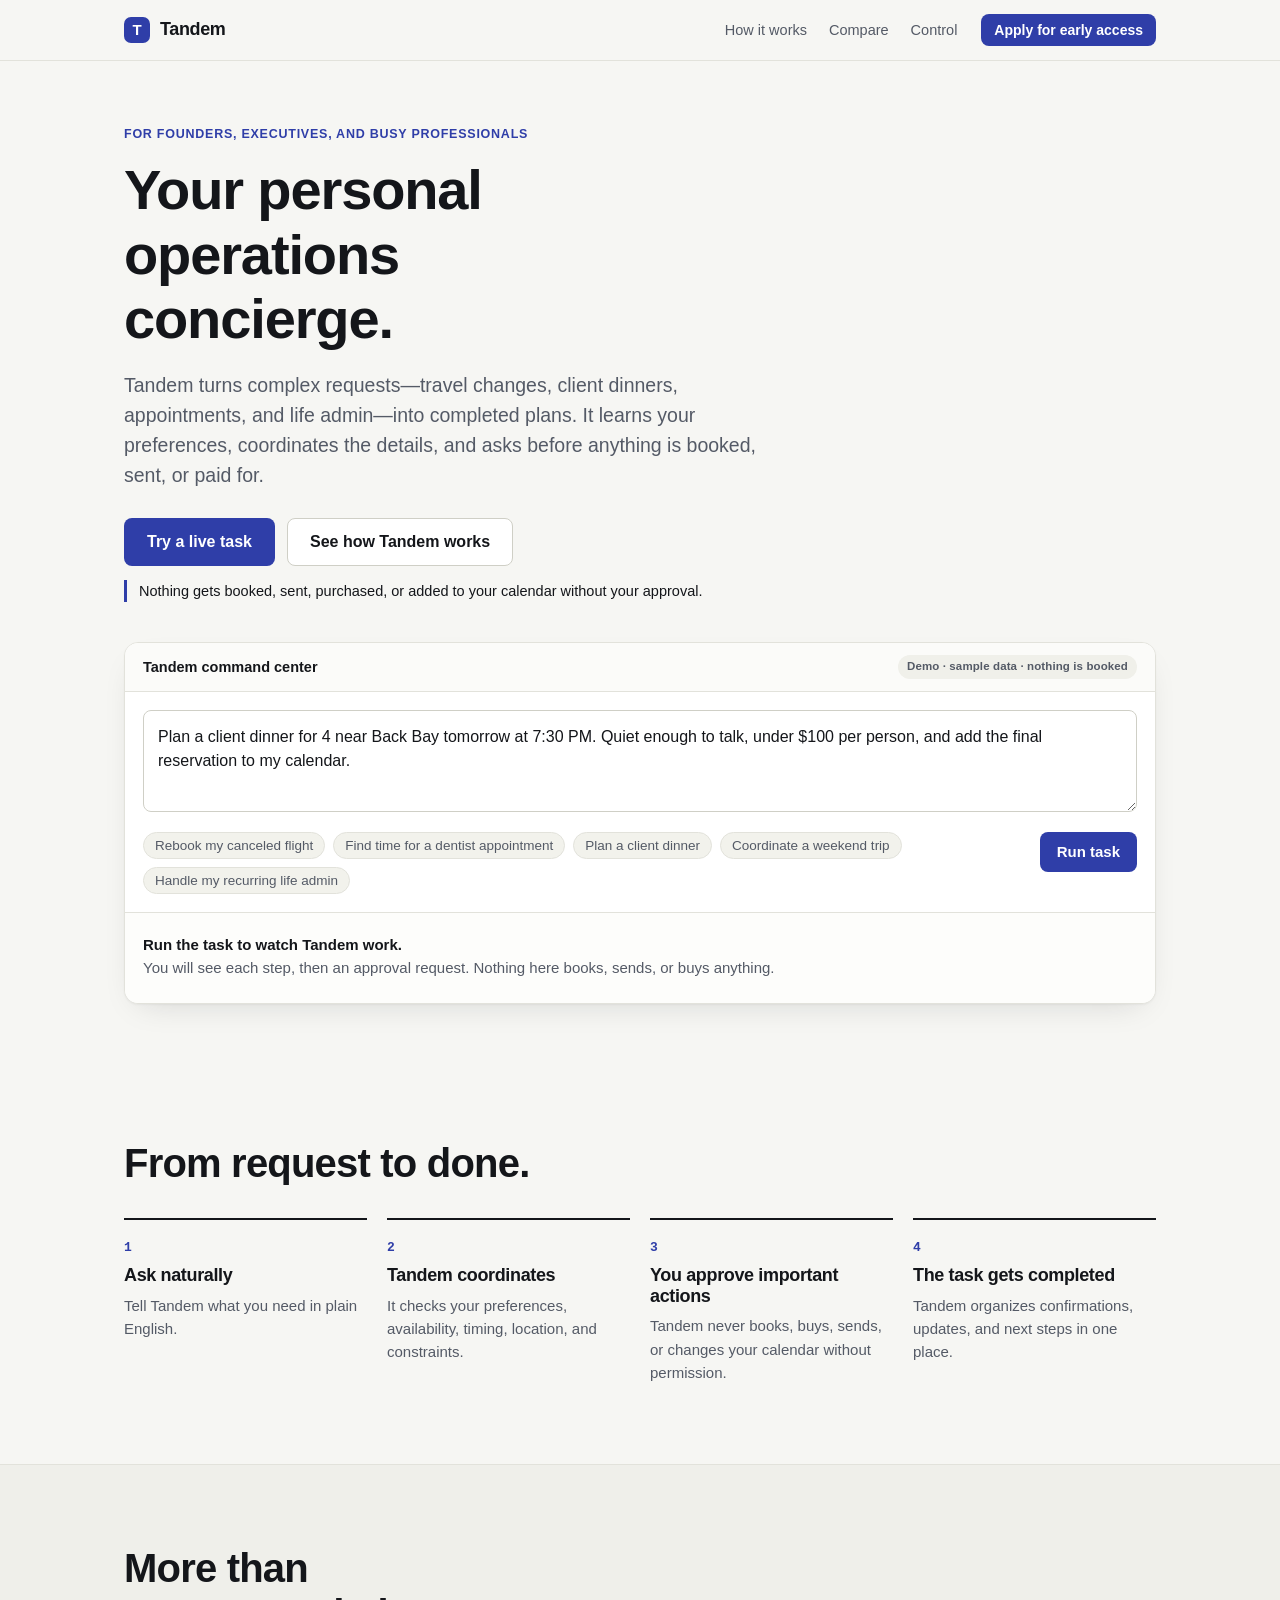
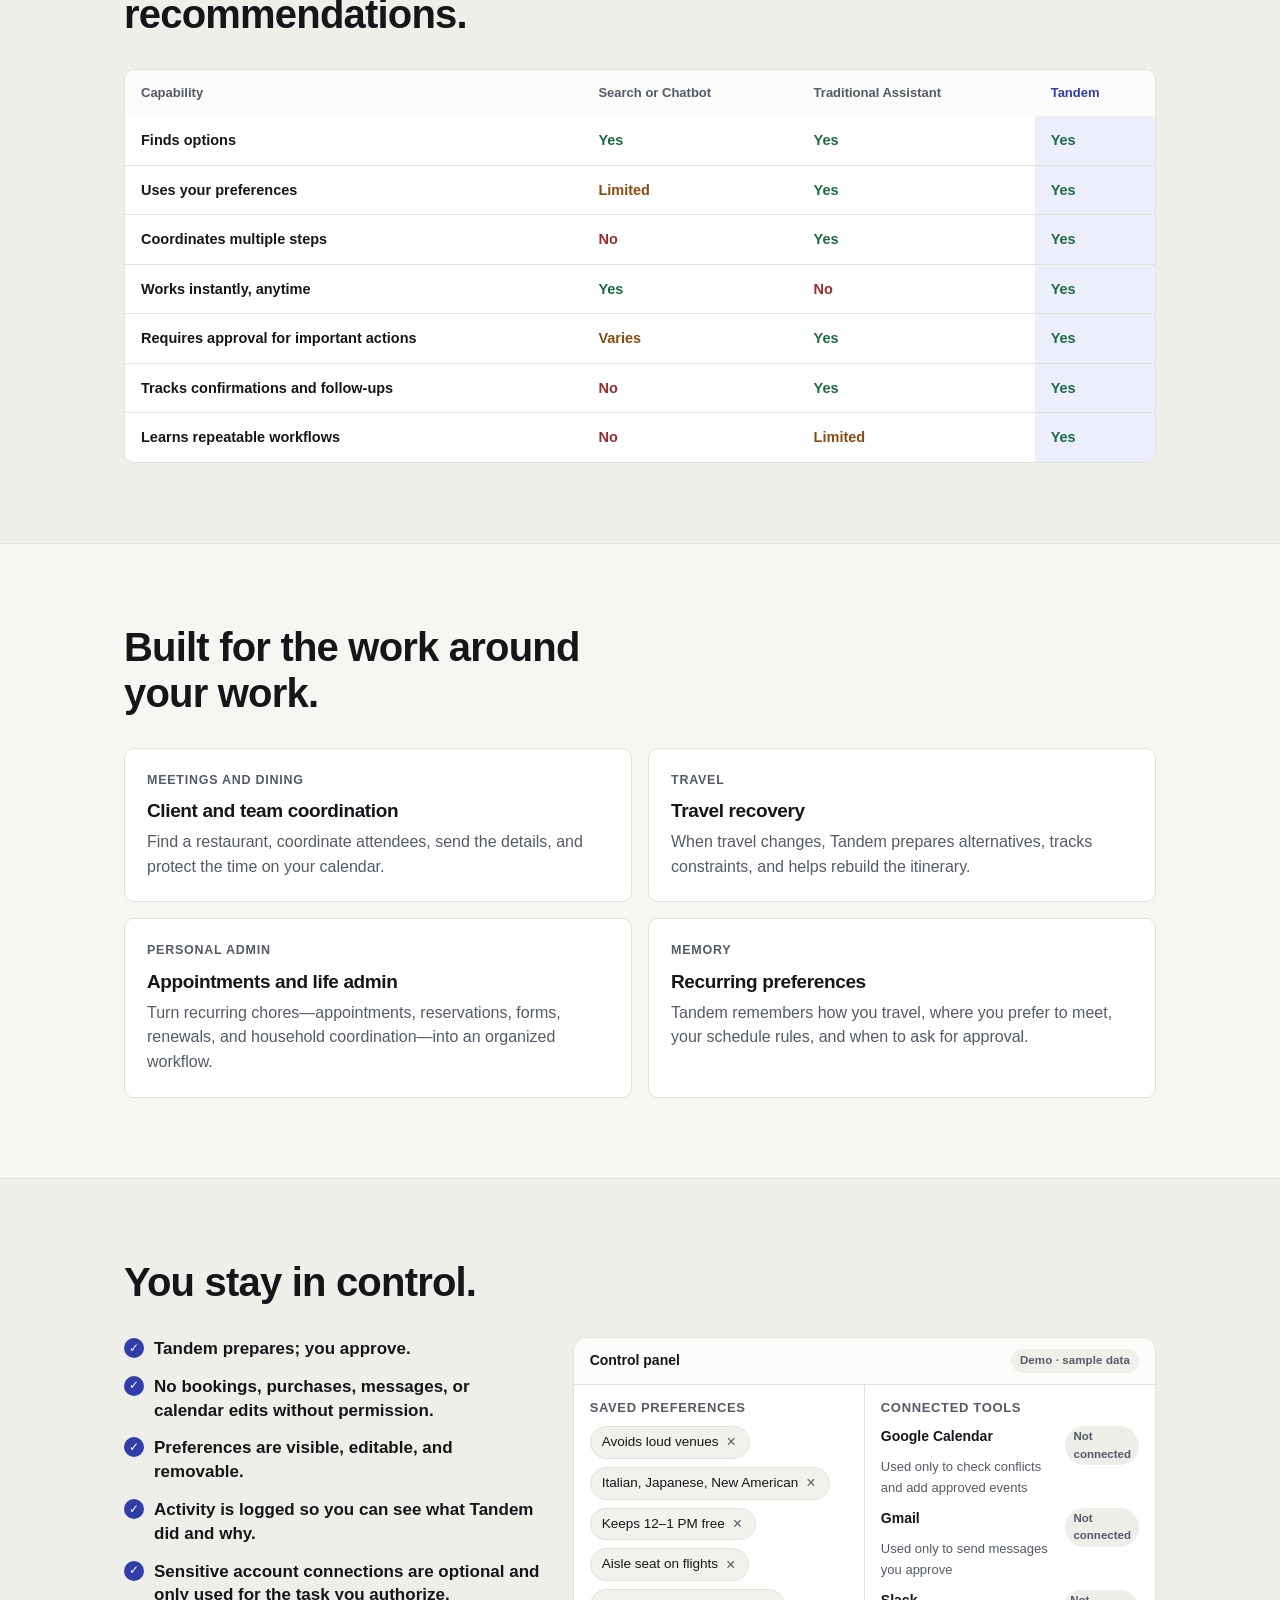
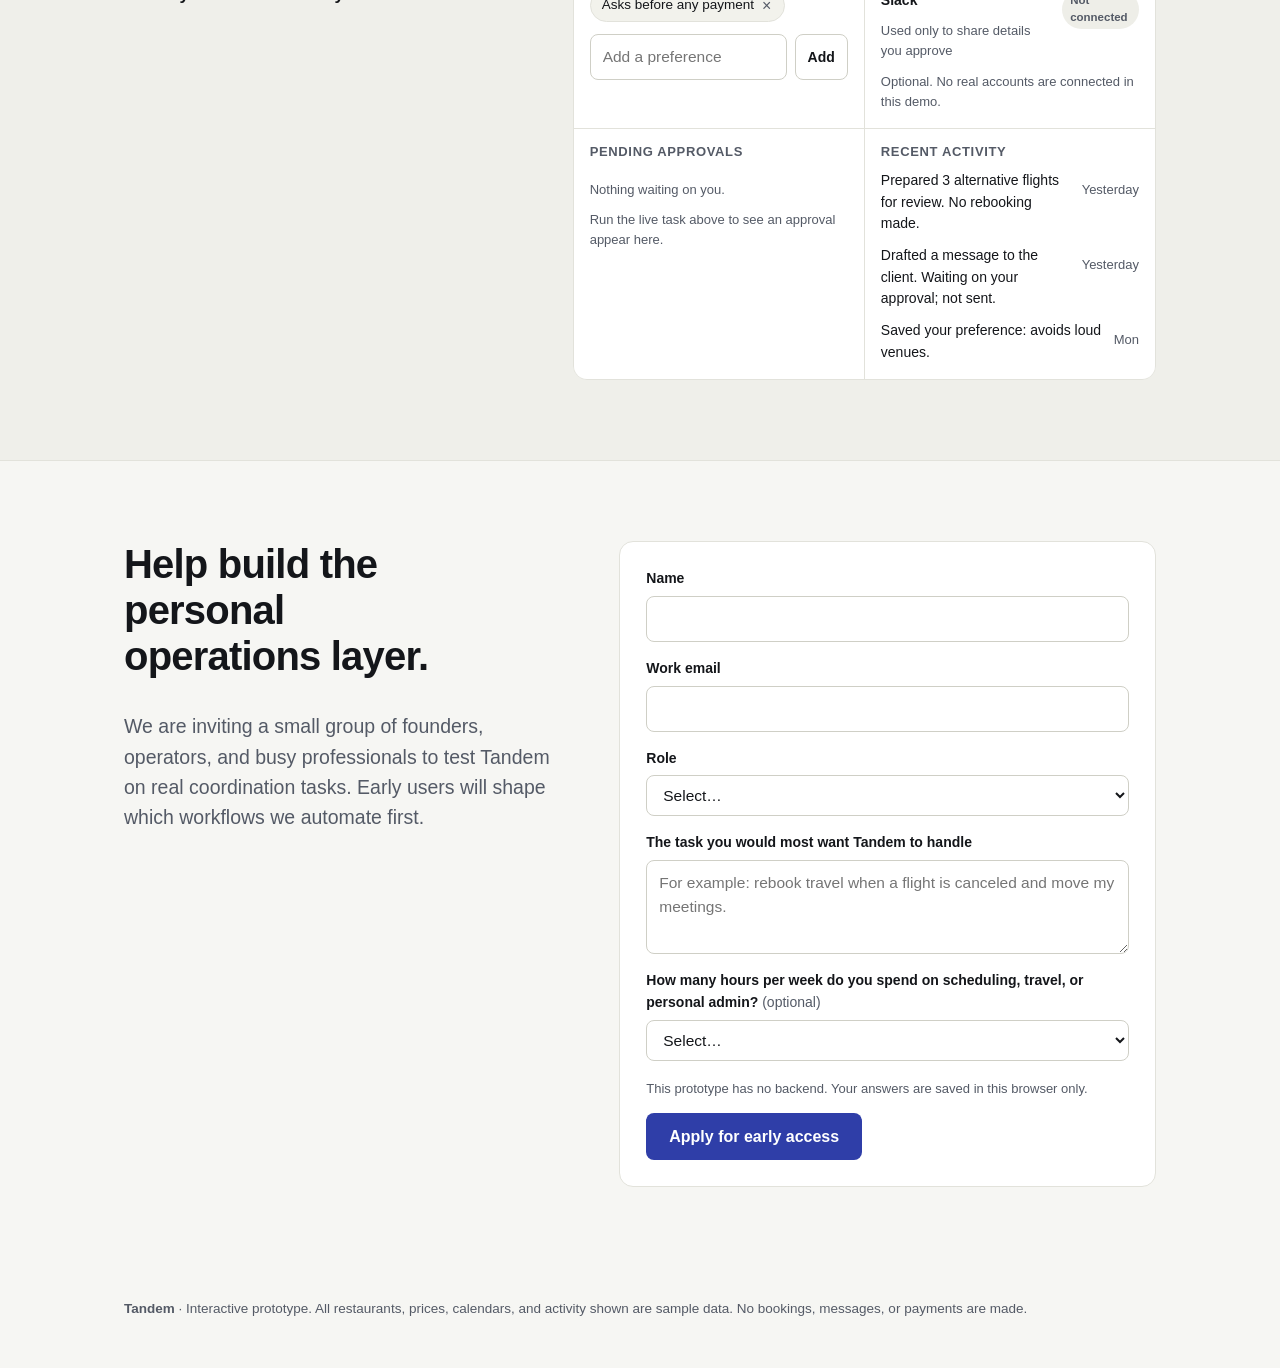
==== index.html @ b366f35d "Redesign Tandem as a personal operations concierge demo Interactive client-dinner simulation with ap" ====
<!DOCTYPE html>
<html lang="en">
<head>
<meta charset="UTF-8">
<meta name="viewport" content="width=device-width, initial-scale=1">
<title>Tandem — Your personal operations concierge</title>
<meta name="description" content="Tandem turns travel changes, client dinners, appointments, and life admin into completed plans. It asks before anything is booked, sent, or paid for. Interactive prototype with sample data.">
<meta name="theme-color" content="#2F3EA8">
<meta property="og:title" content="Tandem — Your personal operations concierge">
<meta property="og:description" content="Try a simulated task: Tandem coordinates the details and asks for your approval before anything happens.">
<meta property="og:type" content="website">
<link rel="icon" href="data:image/svg+xml,%3Csvg xmlns='http://www.w3.org/2000/svg' viewBox='0 0 32 32'%3E%3Crect width='32' height='32' rx='7' fill='%232F3EA8'/%3E%3Cpath d='M9 10h14v3.4h-5.2V23h-3.6v-9.6H9z' fill='white'/%3E%3C/svg%3E">
<link rel="stylesheet" href="css/styles.css">
</head>
<body>
<a class="skip" href="#demo">Skip to the live demo</a>

<header class="nav">
  <div class="wrap nav-inner">
    <a class="brand" href="#top" aria-label="Tandem home"><span class="brand-mark" aria-hidden="true">T</span>Tandem</a>
    <nav aria-label="Primary">
      <a href="#how">How it works</a>
      <a href="#compare">Compare</a>
      <a href="#control">Control</a>
    </nav>
    <a class="btn btn-primary btn-sm" href="#access" id="nav-access">Apply for early access</a>
  </div>
</header>

<main id="top">

  <!-- 1. Hero + 2. Interactive task simulation -->
  <section class="hero">
    <div class="wrap">
      <p class="eyebrow">For founders, executives, and busy professionals</p>
      <h1>Your personal operations concierge.</h1>
      <p class="lede">Tandem turns complex requests—travel changes, client dinners, appointments, and life admin—into completed plans. It learns your preferences, coordinates the details, and asks before anything is booked, sent, or paid for.</p>
      <div class="cta-row">
        <button type="button" class="btn btn-primary btn-lg" id="cta-try">Try a live task</button>
        <a class="btn btn-secondary btn-lg" href="#how" id="cta-how">See how Tandem works</a>
      </div>
      <p class="trust-line">Nothing gets booked, sent, purchased, or added to your calendar without your approval.</p>

      <section class="console" id="demo" aria-labelledby="demo-title">
        <div class="console-bar">
          <span class="console-title" id="demo-title">Tandem command center</span>
          <span class="tag">Demo · sample data · nothing is booked</span>
        </div>
        <form id="task-form" class="console-input">
          <label for="task-input" class="sr-only">Describe the task for Tandem</label>
          <textarea id="task-input" rows="3" spellcheck="true"></textarea>
          <div class="console-controls">
            <div class="chips-row" id="chips" aria-label="Example tasks"></div>
            <button type="submit" class="btn btn-primary">Run task</button>
          </div>
        </form>
        <div id="demo-output" class="console-output"></div>
        <p id="demo-status" class="sr-only" role="status" aria-live="polite"></p>
      </section>
      <noscript><p class="notice">The interactive demo needs JavaScript.</p></noscript>
    </div>
  </section>

  <!-- 3. Explain simply -->
  <section class="section" id="how" aria-labelledby="how-title">
    <div class="wrap">
      <h2 id="how-title">From request to done.</h2>
      <ol class="how" id="how-steps"></ol>
    </div>
  </section>

  <!-- 4. Differentiation -->
  <section class="section section-alt" id="compare" aria-labelledby="compare-title">
    <div class="wrap">
      <h2 id="compare-title">More than recommendations.</h2>
      <div id="compare-table"></div>
    </div>
  </section>

  <!-- 5. Use cases -->
  <section class="section" id="usecases-section" aria-labelledby="uc-title">
    <div class="wrap">
      <h2 id="uc-title">Built for the work around your work.</h2>
      <div class="grid-4" id="usecases"></div>
    </div>
  </section>

  <!-- 6. Trust and control -->
  <section class="section section-alt" id="control" aria-labelledby="control-title">
    <div class="wrap">
      <h2 id="control-title">You stay in control.</h2>
      <div class="control-grid">
        <ul class="principles" id="principles"></ul>

        <div class="mock" aria-label="Sample control panel (demo)">
          <div class="mock-bar"><span>Control panel</span><span class="tag">Demo · sample data</span></div>
          <div class="mock-grid">
            <div class="mock-box">
              <h3>Saved preferences</h3>
              <div class="chips" id="mock-prefs"></div>
              <form id="pref-form" class="inline-form">
                <label class="sr-only" for="pref-input">Add a preference</label>
                <input id="pref-input" type="text" placeholder="Add a preference" maxlength="60">
                <button type="submit" class="btn btn-secondary btn-sm">Add</button>
              </form>
            </div>
            <div class="mock-box">
              <h3>Connected tools</h3>
              <ul class="list" id="mock-tools"></ul>
              <p class="fine">Optional. No real accounts are connected in this demo.</p>
            </div>
            <div class="mock-box">
              <h3>Pending approvals</h3>
              <ul class="list" id="mock-pending"></ul>
              <p class="fine">Run the live task above to see an approval appear here.</p>
            </div>
            <div class="mock-box">
              <h3>Recent activity</h3>
              <ul class="list" id="mock-activity"></ul>
            </div>
          </div>
        </div>
      </div>
    </div>
  </section>

  <!-- 7. Early access -->
  <section class="section" id="access" aria-labelledby="access-title">
    <div class="wrap access">
      <div>
        <h2 id="access-title">Help build the personal operations layer.</h2>
        <p class="lede">We are inviting a small group of founders, operators, and busy professionals to test Tandem on real coordination tasks. Early users will shape which workflows we automate first.</p>
      </div>
      <div class="access-card">
        <div id="access-form-wrap">
          <form id="access-form" novalidate>
            <div class="fields"></div>
            <p class="fine" id="access-note" hidden>This prototype has no backend. Your answers are saved in this browser only.</p>
            <p class="field-error" id="access-error" role="alert" hidden>Something went wrong sending that. Please try again.</p>
            <button type="submit" class="btn btn-primary btn-lg">Apply for early access</button>
          </form>
        </div>
        <div id="access-success" class="success" tabindex="-1" hidden>
          <p>Thanks — we’ll review your request and follow up with selected early testers.</p>
        </div>
      </div>
    </div>
  </section>
</main>

<footer class="footer">
  <div class="wrap">
    <p><strong>Tandem</strong> · Interactive prototype. All restaurants, prices, calendars, and activity shown are sample data. No bookings, messages, or payments are made.</p>
  </div>
</footer>

<script src="js/data.js"></script>
<script src="js/analytics.js"></script>
<script src="js/components.js"></script>
<script src="js/demo.js"></script>
<script src="js/main.js"></script>
</body>
</html>
---- css/styles.css ----
:root{
  --bg:#F6F6F3;
  --surface:#FFFFFF;
  --ink:#14161A;
  --muted:#545A66;
  --line:#E2E2DB;
  --accent:#2F3EA8;
  --accent-ink:#FFFFFF;
  --accent-soft:#ECEEFB;
  --ok:#1D6B43;
  --ok-soft:#E6F2EA;
  --warn:#8A4B0F;
  --warn-soft:#FBEFDD;
  --radius:10px;
  --font:-apple-system, BlinkMacSystemFont, "Segoe UI", Roboto, "Helvetica Neue", Arial, sans-serif;
  --mono:ui-monospace, "SF Mono", Menlo, Consolas, monospace;
}
*{box-sizing:border-box; margin:0; padding:0;}
html{scroll-behavior:smooth; scroll-padding-top:72px;}
body{font-family:var(--font); background:var(--bg); color:var(--ink); line-height:1.55; font-size:16px; -webkit-font-smoothing:antialiased;}
h1,h2,h3{line-height:1.15; letter-spacing:-0.02em; font-weight:650;}
a{color:var(--accent);}
.wrap{max-width:1080px; margin:0 auto; padding:0 24px;}
.sr-only{position:absolute; width:1px; height:1px; overflow:hidden; clip:rect(0 0 0 0); white-space:nowrap;}
.skip{position:absolute; left:-999px; top:8px; background:var(--ink); color:#fff; padding:8px 12px; border-radius:6px; z-index:100;}
.skip:focus{left:8px;}
.fine{font-size:13px; color:var(--muted);}
.block{display:block;}
:focus-visible{outline:2px solid var(--accent); outline-offset:2px;}

/* Buttons */
.btn{font:inherit; font-weight:600; font-size:15px; border-radius:8px; padding:10px 16px; border:1px solid transparent; cursor:pointer; text-decoration:none; display:inline-flex; align-items:center; justify-content:center; line-height:1.2; transition:background .15s ease, border-color .15s ease, transform .1s ease;}
.btn:active{transform:translateY(1px);}
.btn-primary{background:var(--accent); color:var(--accent-ink);}
.btn-primary:hover{background:#26338C;}
.btn-secondary{background:var(--surface); color:var(--ink); border-color:#CFCFC6;}
.btn-secondary:hover{border-color:var(--ink);}
.btn-lg{padding:13px 22px; font-size:16px;}
.btn-sm{padding:7px 12px; font-size:14px;}
.btn[disabled]{opacity:.6; cursor:default;}

/* Nav */
.nav{position:sticky; top:0; z-index:20; background:rgba(246,246,243,.94); backdrop-filter:saturate(1.2) blur(6px); border-bottom:1px solid var(--line);}
.nav-inner{display:flex; align-items:center; justify-content:space-between; gap:16px; height:60px;}
.brand{display:flex; align-items:center; gap:10px; font-weight:700; font-size:18px; color:var(--ink); text-decoration:none; letter-spacing:-0.02em;}
.brand-mark{width:26px; height:26px; border-radius:7px; background:var(--accent); color:#fff; display:grid; place-items:center; font-size:15px;}
.nav nav{display:flex; gap:22px; margin-left:auto; margin-right:8px;}
.nav nav a{color:var(--muted); text-decoration:none; font-size:14.5px; font-weight:500;}
.nav nav a:hover{color:var(--ink);}

/* Hero */
.hero{padding:64px 0 56px;}
.eyebrow{font-size:12.5px; font-weight:600; letter-spacing:.06em; text-transform:uppercase; color:var(--accent); margin-bottom:14px;}
h1{font-size:clamp(34px, 5.4vw, 56px); max-width:16ch; margin-bottom:18px;}
.lede{font-size:clamp(17px, 2vw, 19.5px); color:var(--muted); max-width:62ch;}
.cta-row{display:flex; gap:12px; flex-wrap:wrap; margin:28px 0 14px;}
.trust-line{font-size:14.5px; color:var(--ink); font-weight:500; padding-left:12px; border-left:3px solid var(--accent); margin-bottom:40px;}

/* Console */
.console{background:var(--surface); border:1px solid var(--line); border-radius:14px; box-shadow:0 1px 2px rgba(20,22,26,.04), 0 12px 32px -16px rgba(20,22,26,.18); overflow:hidden;}
.console-bar{display:flex; justify-content:space-between; align-items:center; gap:12px; flex-wrap:wrap; padding:12px 18px; border-bottom:1px solid var(--line); background:#FBFBF9;}
.console-title{font-weight:650; font-size:14.5px;}
.tag{display:inline-block; font-size:11.5px; font-weight:600; color:var(--muted); background:#F0F0EA; border-radius:999px; padding:3px 9px; vertical-align:middle; letter-spacing:.01em;}
.console-input{padding:18px;}
.console-input textarea{width:100%; font:inherit; font-size:16px; line-height:1.5; padding:14px; border:1px solid #CFCFC6; border-radius:8px; resize:vertical; background:#fff; color:var(--ink);}
.console-input textarea:focus{outline:2px solid var(--accent); outline-offset:1px; border-color:var(--accent);}
.console-controls{display:flex; gap:12px; align-items:flex-start; justify-content:space-between; margin-top:12px; flex-wrap:wrap;}
.chips-row{display:flex; gap:8px; flex-wrap:wrap; flex:1 1 380px;}
.chip{display:inline-flex; align-items:center; gap:4px; font-size:13.5px; background:#F2F2EC; border:1px solid var(--line); border-radius:999px; padding:5px 11px; color:var(--ink);}
.chip-btn{font-family:inherit; cursor:pointer; color:var(--muted);}
.chip-btn:hover{border-color:var(--accent); color:var(--accent);}
.chip-x{border:0; background:none; font-size:16px; line-height:1; margin-left:2px; padding:0 2px; cursor:pointer; color:var(--muted); border-radius:50%;}
.chip-x:hover{color:var(--warn);}
.chips{display:flex; gap:8px; flex-wrap:wrap; list-style:none;}
.console-output{border-top:1px solid var(--line); padding:20px 18px 24px; background:#FDFDFB;}
.placeholder{color:var(--muted); font-size:15px;}
.placeholder strong{color:var(--ink);}

/* Workflow */
.workflow{display:grid; grid-template-columns:260px 1fr; gap:28px; align-items:start;}
.stepper{position:sticky; top:76px;}
.progress{height:4px; background:#E8E8E1; border-radius:4px; overflow:hidden; margin-bottom:14px;}
.progress span{display:block; height:100%; background:var(--accent); transition:width .4s ease;}
.steps{list-style:none; display:flex; flex-direction:column; gap:4px;}
.step{display:flex; gap:12px; padding:8px 10px; border-radius:8px; align-items:flex-start; transition:background .2s ease;}
.step-icon{flex:none; width:24px; height:24px; border-radius:50%; border:1.5px solid #CFCFC6; display:grid; place-items:center; font-size:12px; font-weight:700; color:var(--muted); background:#fff;}
.step-body{display:flex; flex-direction:column;}
.step-title{font-size:14.5px; font-weight:600; line-height:1.3;}
.step-note{font-size:12.5px; color:var(--muted);}
.step-pending .step-title{color:var(--muted); font-weight:500;}
.step-active{background:var(--accent-soft);}
.step-active .step-icon{border-color:var(--accent);}
.step-waiting{background:var(--warn-soft);}
.step-waiting .step-icon{border-color:var(--warn); color:var(--warn);}
.step-done .step-icon{background:var(--ok); border-color:var(--ok); color:#fff;}
.spinner{width:12px; height:12px; border:2px solid #C5CAEE; border-top-color:var(--accent); border-radius:50%; animation:spin .8s linear infinite;}
@keyframes spin{to{transform:rotate(360deg);}}

.results{display:flex; flex-direction:column; gap:16px; min-width:0;}
.result{background:var(--surface); border:1px solid var(--line); border-radius:var(--radius); padding:16px 18px;}
.result h3{font-size:15px; margin-bottom:10px;}
.enter{animation:rise .35s ease both;}
@keyframes rise{from{opacity:0; transform:translateY(6px);}to{opacity:1; transform:none;}}
.panel{border-color:#CBD0F0; background:#FAFAFF;}
.notice{font-size:13.5px; color:var(--warn); background:var(--warn-soft); border-radius:8px; padding:10px 12px;}
.rows{list-style:none; display:flex; flex-direction:column; gap:8px;}
.rows li{display:grid; grid-template-columns:170px 1fr auto; gap:12px; align-items:center; font-size:14.5px;}
.row-when{color:var(--muted); font-size:13.5px;}
.checks{list-style:none; display:flex; flex-direction:column; gap:7px;}
.checks li{position:relative; padding-left:24px; font-size:14.5px;}
.checks li::before{content:"✓"; position:absolute; left:0; top:0; color:var(--ok); font-weight:700;}
.checks-live li{color:var(--muted);}
.checks-live li::before{content:"○"; color:#B5B5AB; font-weight:400;}
.checks-live li.is-active::before{content:"…"; color:var(--accent);}
.checks-live li.is-done{color:var(--ink);}
.checks-live li.is-done::before{content:"✓"; color:var(--ok); font-weight:700;}

.options{display:flex; flex-direction:column; gap:10px;}
.option{border:1px solid var(--line); border-radius:8px; padding:12px 14px; background:#fff;}
.option-selected{border-color:var(--accent); box-shadow:0 0 0 1px var(--accent);}
.option-head{display:flex; gap:8px; align-items:center; flex-wrap:wrap; margin-bottom:4px;}
.option-label{font-size:12px; font-weight:700; color:var(--muted); text-transform:uppercase; letter-spacing:.05em;}
.option-summary{font-size:15px; font-weight:500;}
.badge{display:inline-block; font-size:11.5px; font-weight:650; padding:2px 8px; border-radius:999px;}
.badge-accent{background:var(--accent); color:#fff;}
.badge-ok{background:var(--ok-soft); color:var(--ok);}
.badge-warn{background:var(--warn-soft); color:var(--warn);}
.badge-muted{background:#EEEEE8; color:var(--muted);}

.approval{border:1.5px solid var(--accent); background:var(--accent-soft); border-radius:var(--radius); padding:18px;}
.approval .eyebrow{margin-bottom:6px;}
.approval-text{font-size:18px; font-weight:600; letter-spacing:-0.01em; margin-bottom:14px;}
.approval-actions{display:flex; gap:10px; flex-wrap:wrap; margin-top:4px;}
.approval .fine{margin-top:12px;}
.approval-approved{border-color:var(--ok); background:var(--ok-soft);}
.approval-approved .eyebrow{color:var(--ok);}
.approval-approved .approval-text{font-size:15px; margin-bottom:0;}
.complete h3{font-size:20px; color:var(--ok); margin-bottom:12px;}
.complete .notice{margin:14px 0;}
.event{border-left:4px solid var(--accent); background:#F7F7FD; padding:10px 14px; border-radius:6px; margin-top:14px;}
.event-title{font-weight:650;}
.unsupported h3{font-size:17px; margin-bottom:6px;}
.unsupported p{color:var(--muted); margin-bottom:14px; max-width:60ch;}

.adjust{display:grid; grid-template-columns:1fr 1fr; gap:14px; margin-bottom:14px;}
.check{grid-column:1 / -1; display:flex; gap:8px; align-items:center; font-size:14.5px;}
.check input{width:16px; height:16px; accent-color:var(--accent);}

/* Tables */
.table-wrap{overflow-x:auto; border:1px solid var(--line); border-radius:var(--radius); background:var(--surface);}
table.compare{width:100%; border-collapse:collapse; min-width:560px; font-size:14.5px;}
.compare th, .compare td{padding:13px 16px; text-align:left; border-bottom:1px solid var(--line); vertical-align:top;}
.compare thead th{font-size:13px; color:var(--muted); font-weight:650; background:#FBFBF9;}
.compare tbody th{font-weight:550;}
.compare tr:last-child th, .compare tr:last-child td{border-bottom:0;}
.col-tandem{background:var(--accent-soft);}
.compare thead th.col-tandem{color:var(--accent); font-weight:700;}
.yn{font-weight:600;}
.yn-yes{color:var(--ok);}
.yn-no{color:#9B2C2C;}
.yn-limited, .yn-varies{color:var(--warn);}
.compare-options td, .compare-options th{padding:10px 12px;}

/* Sections */
.section{padding:80px 0;}
.section-alt{background:#EFEFEA; border-top:1px solid var(--line); border-bottom:1px solid var(--line);}
.section h2{font-size:clamp(28px, 3.6vw, 40px); margin-bottom:32px; max-width:22ch;}
.how{list-style:none; display:grid; grid-template-columns:repeat(4, 1fr); gap:20px;}
.how-step{border-top:2px solid var(--ink); padding-top:14px;}
.how-n{font-family:var(--mono); font-size:13px; color:var(--accent); font-weight:700;}
.how-step h3{font-size:18px; margin:6px 0 8px;}
.how-step p{color:var(--muted); font-size:15px;}
.grid-4{display:grid; grid-template-columns:repeat(2, 1fr); gap:16px;}
.card{background:var(--surface); border:1px solid var(--line); border-radius:var(--radius); padding:22px;}
.card h3{font-size:19px; margin-bottom:8px;}
.card p{color:var(--muted);}
.card .eyebrow{margin-bottom:10px; color:var(--muted);}

/* Control */
.control-grid{display:grid; grid-template-columns:minmax(0, 5fr) minmax(0, 7fr); gap:32px; align-items:start;}
.principles{list-style:none; display:flex; flex-direction:column; gap:14px;}
.principles li{position:relative; padding-left:30px; font-size:17px; font-weight:550; line-height:1.4;}
.principles li::before{content:"✓"; position:absolute; left:0; top:1px; width:20px; height:20px; border-radius:50%; background:var(--accent); color:#fff; font-size:12px; display:grid; place-items:center;}
.mock{background:var(--surface); border:1px solid var(--line); border-radius:14px; overflow:hidden;}
.mock-bar{display:flex; justify-content:space-between; align-items:center; gap:10px; padding:11px 16px; border-bottom:1px solid var(--line); background:#FBFBF9; font-weight:650; font-size:14px;}
.mock-grid{display:grid; grid-template-columns:1fr 1fr; gap:1px; background:var(--line);}
.mock-box{background:var(--surface); padding:16px; min-width:0;}
.mock-box h3{font-size:13px; text-transform:uppercase; letter-spacing:.05em; color:var(--muted); margin-bottom:10px;}
.list{list-style:none; display:flex; flex-direction:column; gap:10px; font-size:14px;}
.list li{display:flex; justify-content:space-between; gap:10px; align-items:flex-start;}
.list li > span:first-child{min-width:0;}
.inline-form{display:flex; gap:8px; margin-top:12px;}
.inline-form input{flex:1; min-width:0;}
.mock-box .fine{margin-top:10px;}

/* Form */
.access{display:grid; grid-template-columns:minmax(0, 5fr) minmax(0, 6fr); gap:48px; align-items:start;}
.access h2{max-width:16ch;}
.access-card{background:var(--surface); border:1px solid var(--line); border-radius:14px; padding:26px;}
.fields{display:flex; flex-direction:column; gap:16px; margin-bottom:18px;}
.field{display:flex; flex-direction:column; gap:6px;}
label{font-size:14px; font-weight:600;}
.opt{font-weight:400; color:var(--muted);}
input, select, textarea{font:inherit; font-size:15.5px; padding:10px 12px; border:1px solid #CFCFC6; border-radius:8px; background:#fff; color:var(--ink); width:100%;}
input:focus, select:focus, textarea:focus{outline:2px solid var(--accent); outline-offset:1px; border-color:var(--accent);}
[aria-invalid="true"]{border-color:#9B2C2C;}
.field-error{font-size:13px; color:#9B2C2C; min-height:0;}
.field-error:empty{display:none;}
#access-form .fine{margin-bottom:14px;}
#access-error{margin-bottom:12px;}
.success{font-size:18px; font-weight:600; padding:12px 4px; border-left:4px solid var(--ok); padding-left:16px;}
.success:focus{outline:none;}

.footer{padding:32px 0 48px; color:var(--muted); font-size:13.5px;}

@media (max-width:900px){
  .workflow{grid-template-columns:1fr;}
  .stepper{position:static;}
  .steps{display:grid; grid-template-columns:repeat(2, 1fr);}
  .how{grid-template-columns:repeat(2, 1fr);}
  .control-grid, .access{grid-template-columns:1fr; gap:28px;}
}
@media (max-width:640px){
  .wrap{padding:0 16px;}
  .nav nav{display:none;}
  .nav-inner{justify-content:space-between;}
  .hero{padding:40px 0 40px;}
  .section{padding:56px 0;}
  .grid-4, .how, .mock-grid, .adjust{grid-template-columns:1fr;}
  .steps{grid-template-columns:1fr;}
  .rows li{grid-template-columns:1fr; gap:2px;}
  .cta-row .btn{flex:1 1 100%;}
  .console-controls .btn{width:100%;}
  .approval-actions .btn{flex:1 1 100%;}
}
@media (prefers-reduced-motion:reduce){
  html{scroll-behavior:auto;}
  *{animation-duration:.01ms !important; transition-duration:.01ms !important;}
  .spinner{animation:none; border-top-color:var(--accent);}
}
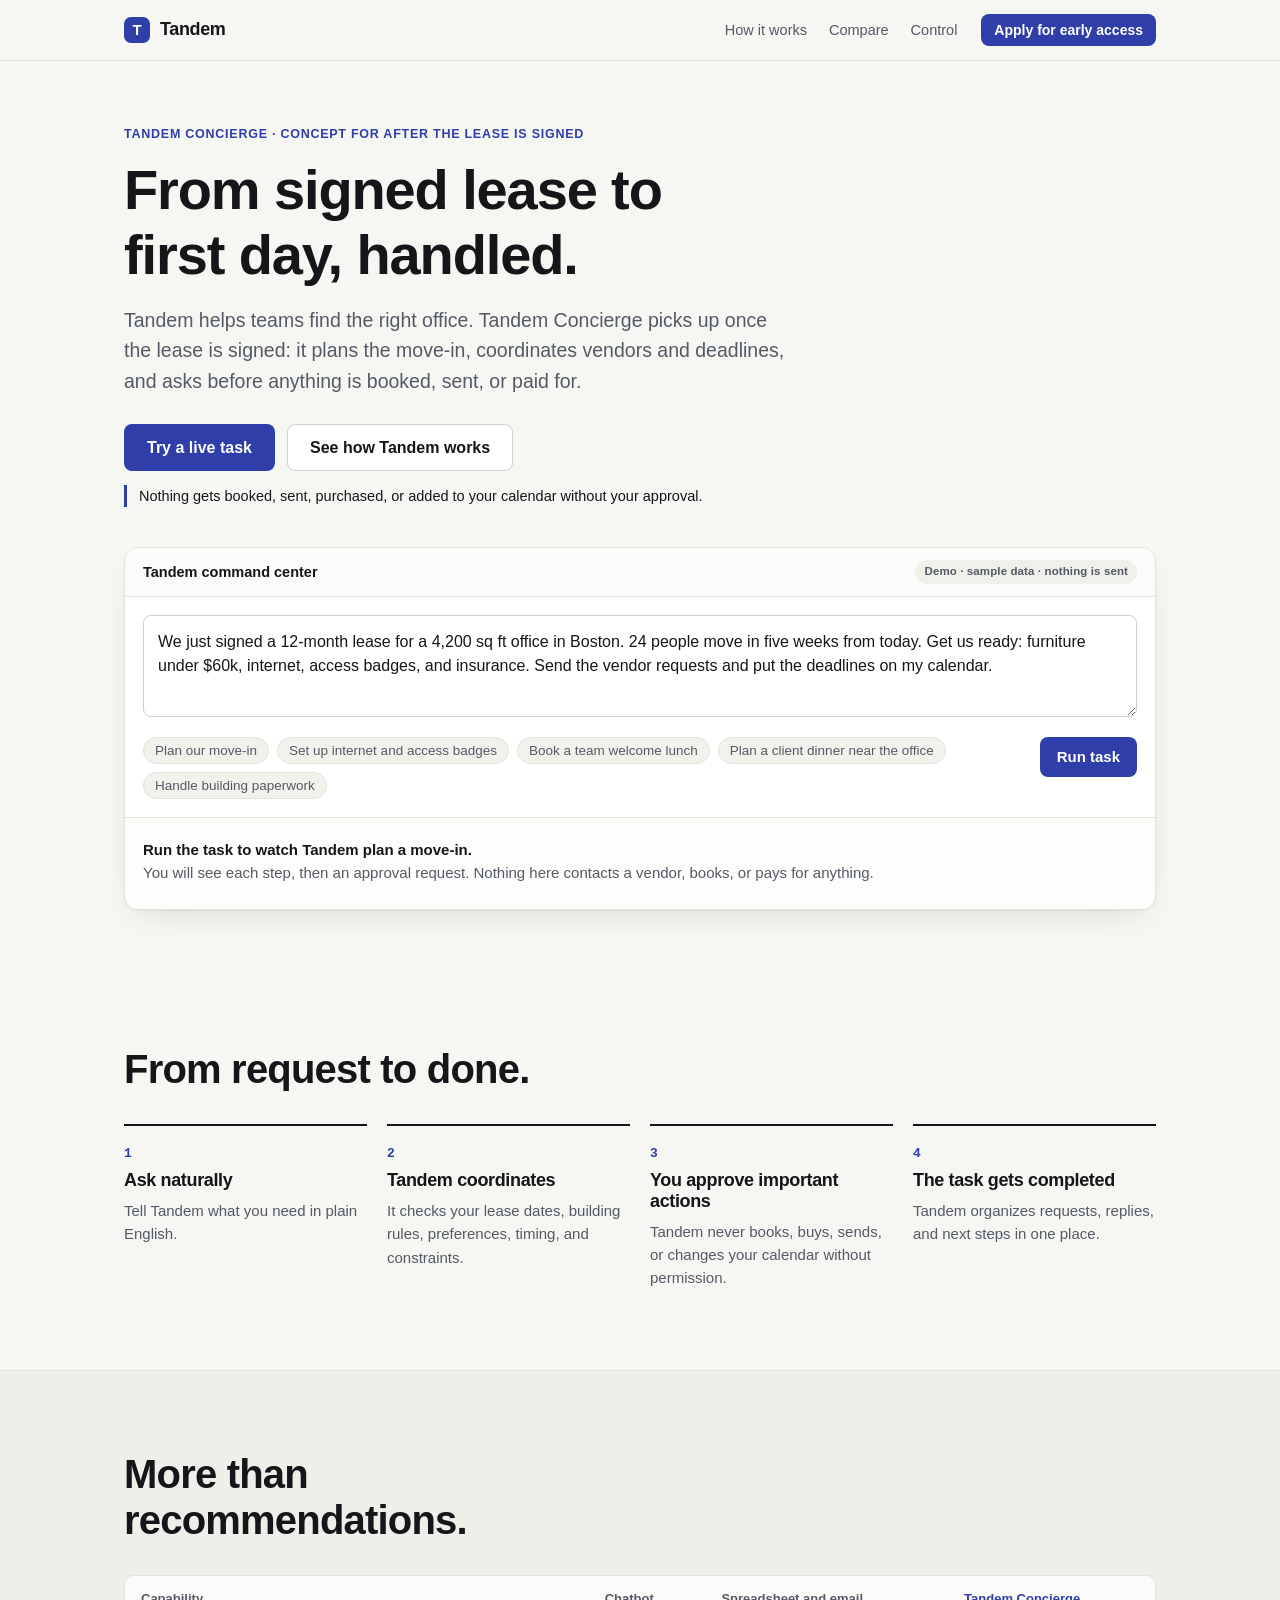
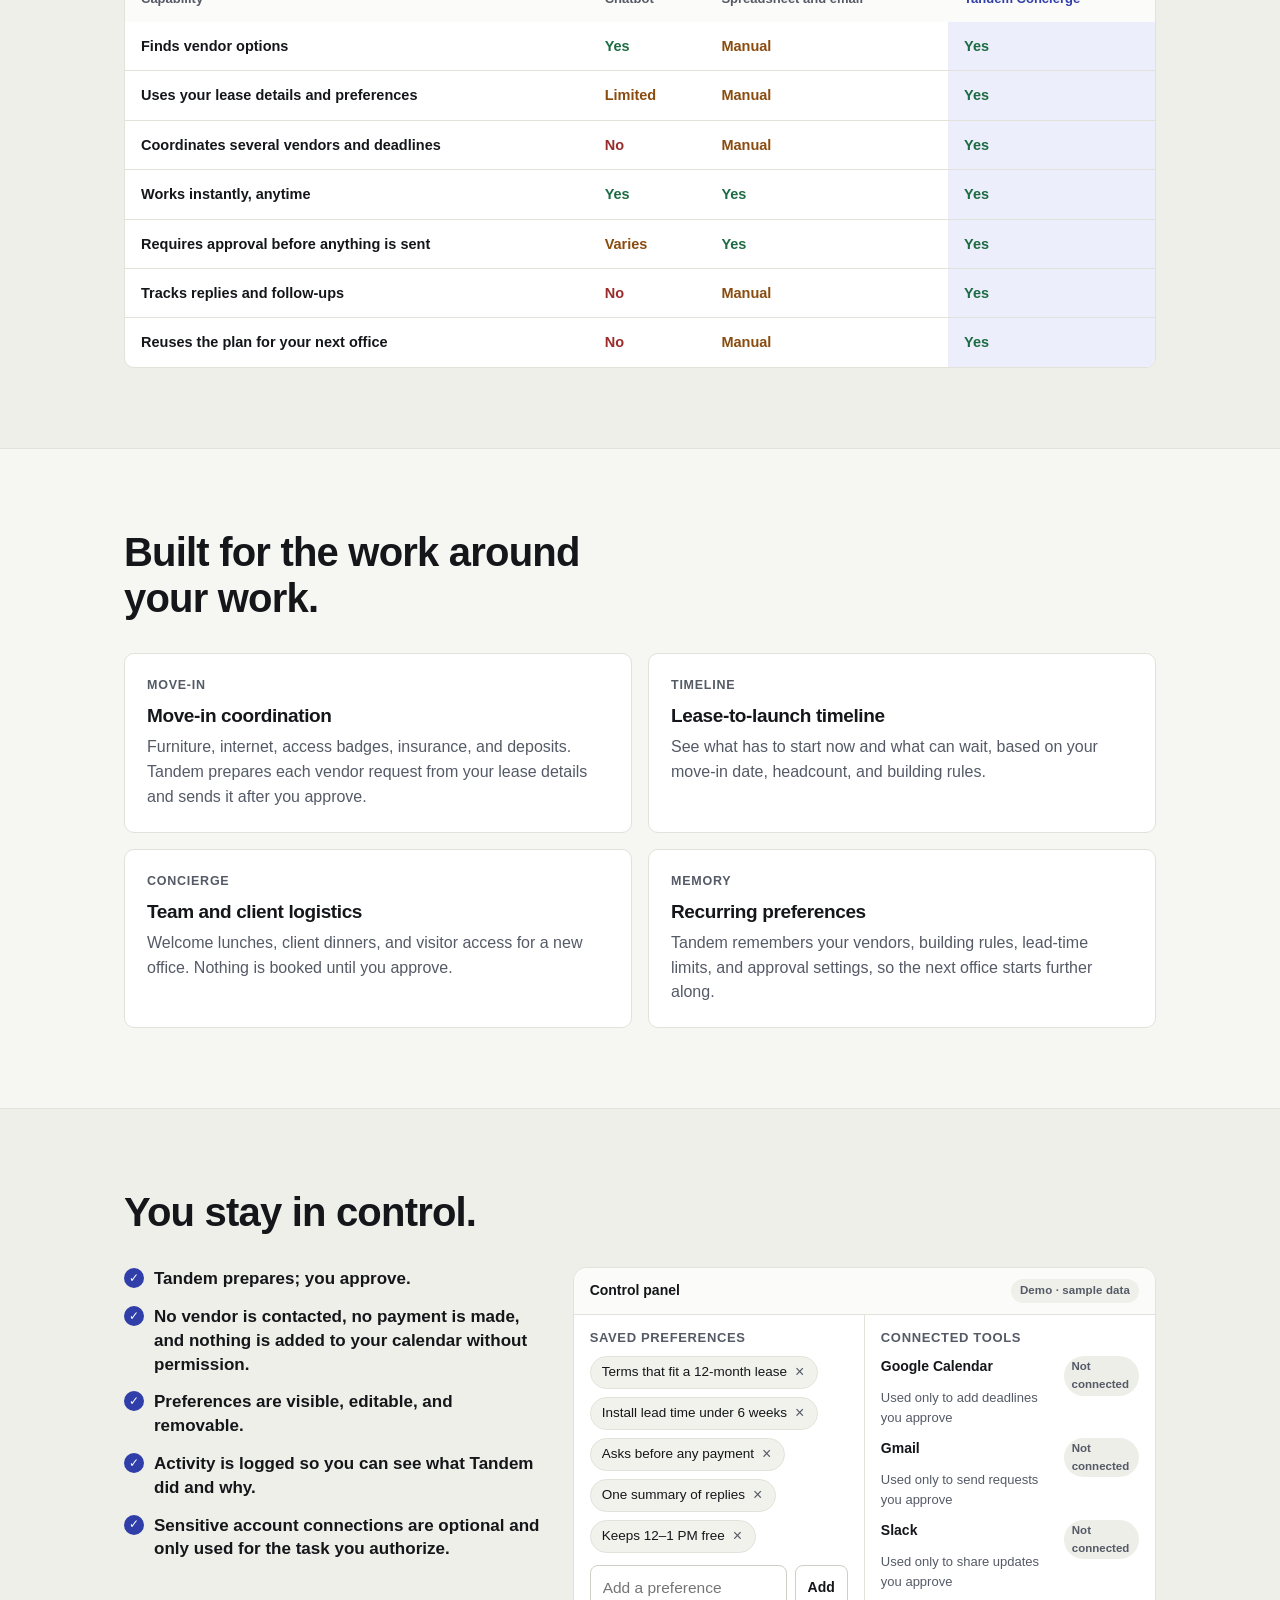
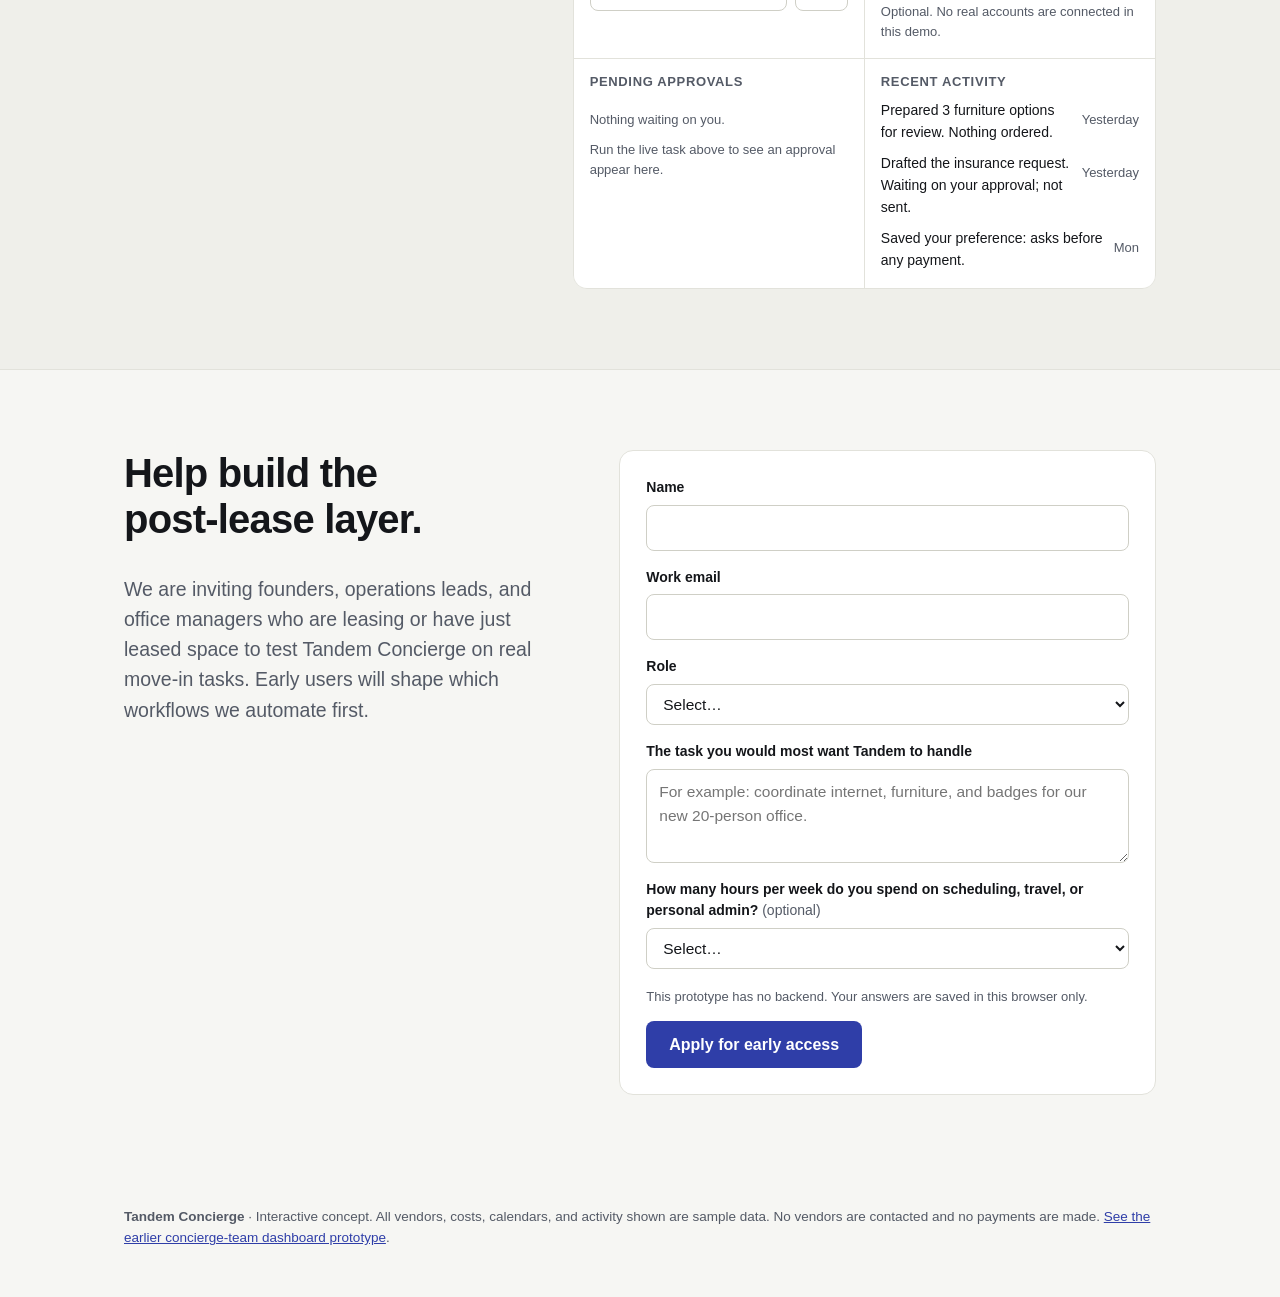
==== commit cb940558: "Reframe demo as post-lease move-in concierge for Tandem Co-Authored-By: Claude Sonnet 5.5 <noreply@a" ====
--- a/index.html
+++ b/index.html
@@ -3,11 +3,11 @@
 <head>
 <meta charset="UTF-8">
 <meta name="viewport" content="width=device-width, initial-scale=1">
-<title>Tandem — Your personal operations concierge</title>
-<meta name="description" content="Tandem turns travel changes, client dinners, appointments, and life admin into completed plans. It asks before anything is booked, sent, or paid for. Interactive prototype with sample data.">
+<title>Tandem Concierge — From signed lease to first day</title>
+<meta name="description" content="After the lease is signed, Tandem Concierge plans the move-in, prepares vendor requests, and asks for approval before anything is sent, booked, or paid for. Interactive concept with sample data.">
 <meta name="theme-color" content="#2F3EA8">
-<meta property="og:title" content="Tandem — Your personal operations concierge">
-<meta property="og:description" content="Try a simulated task: Tandem coordinates the details and asks for your approval before anything happens.">
+<meta property="og:title" content="Tandem Concierge — From signed lease to first day">
+<meta property="og:description" content="Try a simulated move-in: Tandem coordinates vendors and deadlines, and asks for approval before anything happens.">
 <meta property="og:type" content="website">
 <link rel="icon" href="data:image/svg+xml,%3Csvg xmlns='http://www.w3.org/2000/svg' viewBox='0 0 32 32'%3E%3Crect width='32' height='32' rx='7' fill='%232F3EA8'/%3E%3Cpath d='M9 10h14v3.4h-5.2V23h-3.6v-9.6H9z' fill='white'/%3E%3C/svg%3E">
 <link rel="stylesheet" href="css/styles.css">
@@ -32,9 +32,9 @@
   <!-- 1. Hero + 2. Interactive task simulation -->
   <section class="hero">
     <div class="wrap">
-      <p class="eyebrow">For founders, executives, and busy professionals</p>
-      <h1>Your personal operations concierge.</h1>
-      <p class="lede">Tandem turns complex requests—travel changes, client dinners, appointments, and life admin—into completed plans. It learns your preferences, coordinates the details, and asks before anything is booked, sent, or paid for.</p>
+      <p class="eyebrow">Tandem Concierge · concept for after the lease is signed</p>
+      <h1>From signed lease to first day, handled.</h1>
+      <p class="lede">Tandem helps teams find the right office. Tandem Concierge picks up once the lease is signed: it plans the move-in, coordinates vendors and deadlines, and asks before anything is booked, sent, or paid for.</p>
       <div class="cta-row">
         <button type="button" class="btn btn-primary btn-lg" id="cta-try">Try a live task</button>
         <a class="btn btn-secondary btn-lg" href="#how" id="cta-how">See how Tandem works</a>
@@ -44,7 +44,7 @@
       <section class="console" id="demo" aria-labelledby="demo-title">
         <div class="console-bar">
           <span class="console-title" id="demo-title">Tandem command center</span>
-          <span class="tag">Demo · sample data · nothing is booked</span>
+          <span class="tag">Demo · sample data · nothing is sent</span>
         </div>
         <form id="task-form" class="console-input">
           <label for="task-input" class="sr-only">Describe the task for Tandem</label>
@@ -128,8 +128,8 @@
   <section class="section" id="access" aria-labelledby="access-title">
     <div class="wrap access">
       <div>
-        <h2 id="access-title">Help build the personal operations layer.</h2>
-        <p class="lede">We are inviting a small group of founders, operators, and busy professionals to test Tandem on real coordination tasks. Early users will shape which workflows we automate first.</p>
+        <h2 id="access-title">Help build the post-lease layer.</h2>
+        <p class="lede">We are inviting founders, operations leads, and office managers who are leasing or have just leased space to test Tandem Concierge on real move-in tasks. Early users will shape which workflows we automate first.</p>
       </div>
       <div class="access-card">
         <div id="access-form-wrap">
@@ -150,7 +150,7 @@
 
 <footer class="footer">
   <div class="wrap">
-    <p><strong>Tandem</strong> · Interactive prototype. All restaurants, prices, calendars, and activity shown are sample data. No bookings, messages, or payments are made.</p>
+    <p><strong>Tandem Concierge</strong> · Interactive concept. All vendors, costs, calendars, and activity shown are sample data. No vendors are contacted and no payments are made. <a href="move-in/">See the earlier concierge-team dashboard prototype</a>.</p>
   </div>
 </footer>
 
--- a/css/styles.css
+++ b/css/styles.css
@@ -51,7 +51,7 @@
 /* Hero */
 .hero{padding:64px 0 56px;}
 .eyebrow{font-size:12.5px; font-weight:600; letter-spacing:.06em; text-transform:uppercase; color:var(--accent); margin-bottom:14px;}
-h1{font-size:clamp(34px, 5.4vw, 56px); max-width:16ch; margin-bottom:18px;}
+h1{font-size:clamp(34px, 5.4vw, 56px); max-width:19ch; margin-bottom:18px;}
 .lede{font-size:clamp(17px, 2vw, 19.5px); color:var(--muted); max-width:62ch;}
 .cta-row{display:flex; gap:12px; flex-wrap:wrap; margin:28px 0 14px;}
 .trust-line{font-size:14.5px; color:var(--ink); font-weight:500; padding-left:12px; border-left:3px solid var(--accent); margin-bottom:40px;}
@@ -238,3 +238,12 @@
   *{animation-duration:.01ms !important; transition-duration:.01ms !important;}
   .spinner{animation:none; border-top-color:var(--accent);}
 }
+
+.result h3.sub{margin-top:16px;}
+.rows.plan li{grid-template-columns:120px 1fr auto;}
+.deadlines{list-style:none; display:flex; flex-direction:column; gap:3px; margin-top:6px;}
+.draft{margin-top:14px; font-size:14px;}
+.draft summary{cursor:pointer; color:var(--accent); font-weight:600;}
+.draft pre{white-space:pre-wrap; font-family:var(--mono); font-size:12.5px; background:#F2F2EC; border:1px dashed #CFCFC6; border-radius:8px; padding:12px; margin-top:8px;}
+.yn-manual{color:var(--warn);}
+@media (max-width:640px){ .rows.plan li{grid-template-columns:1fr; gap:2px;} }
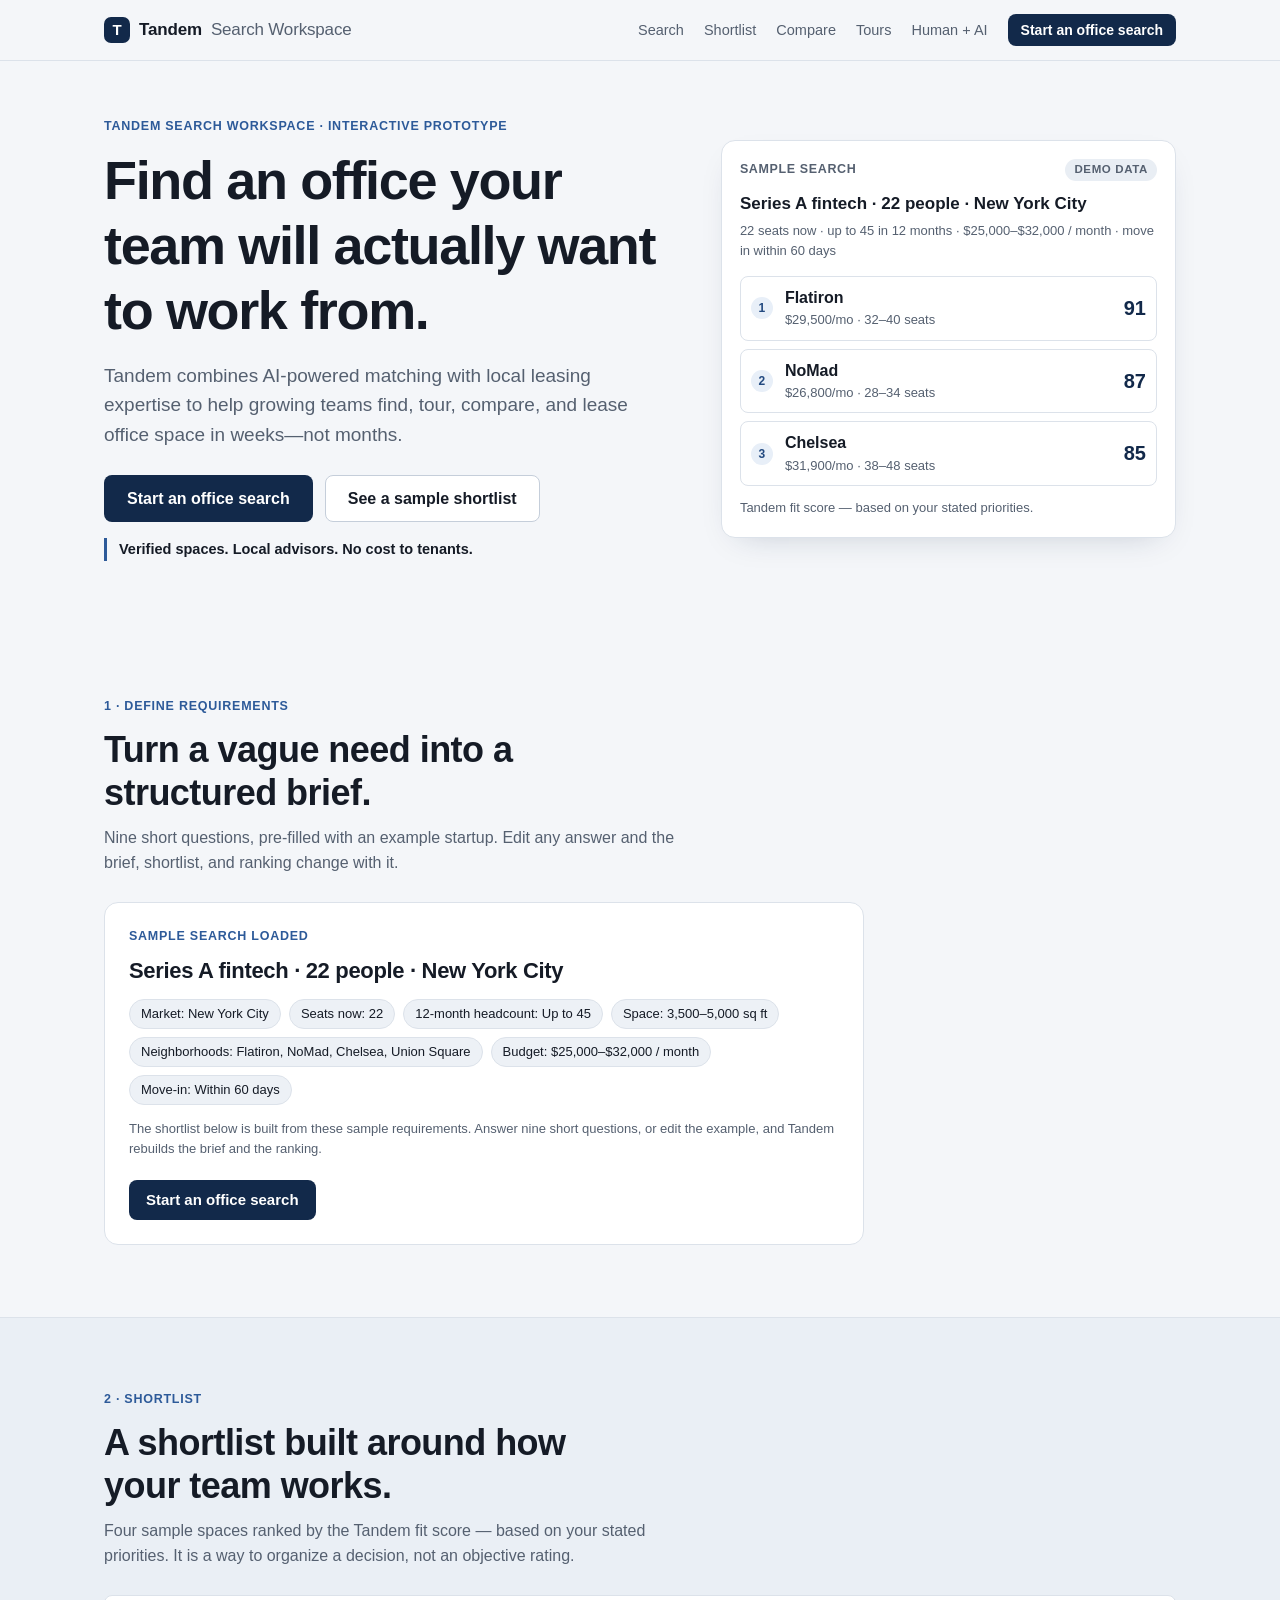
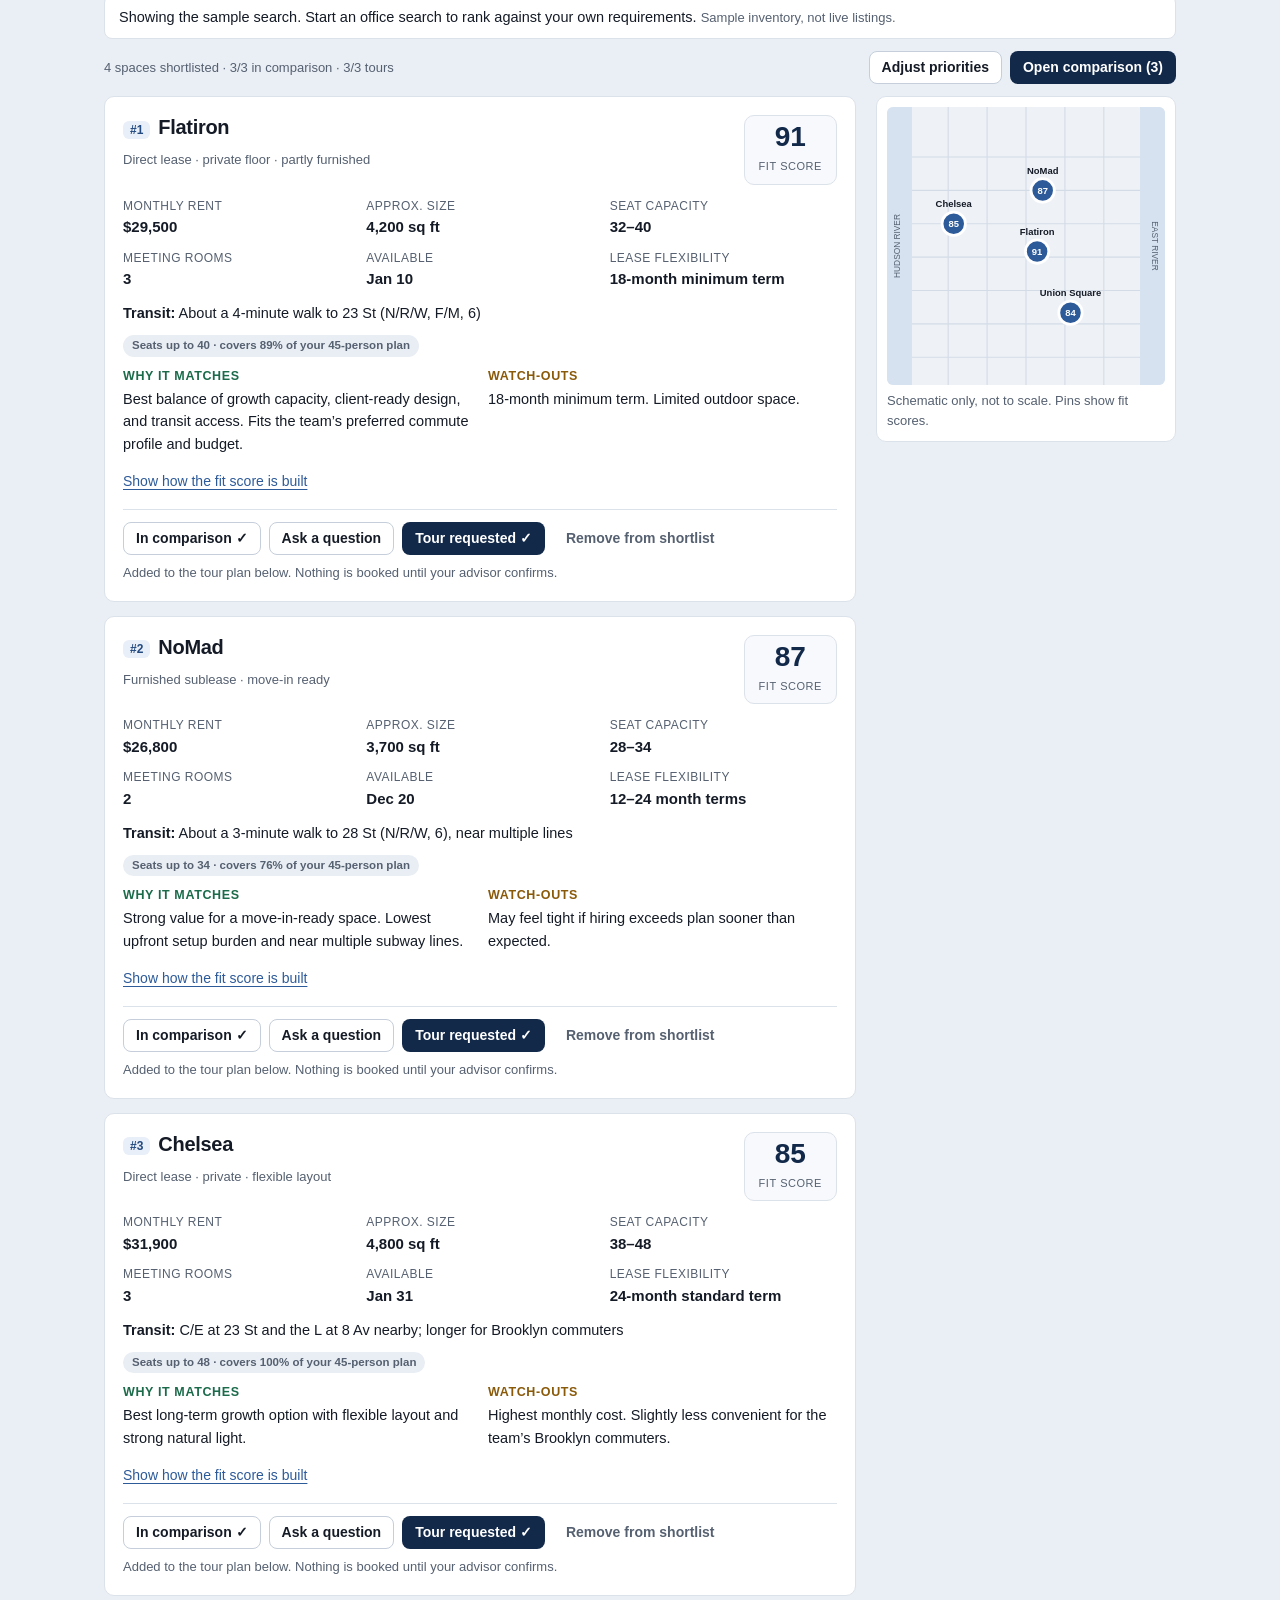
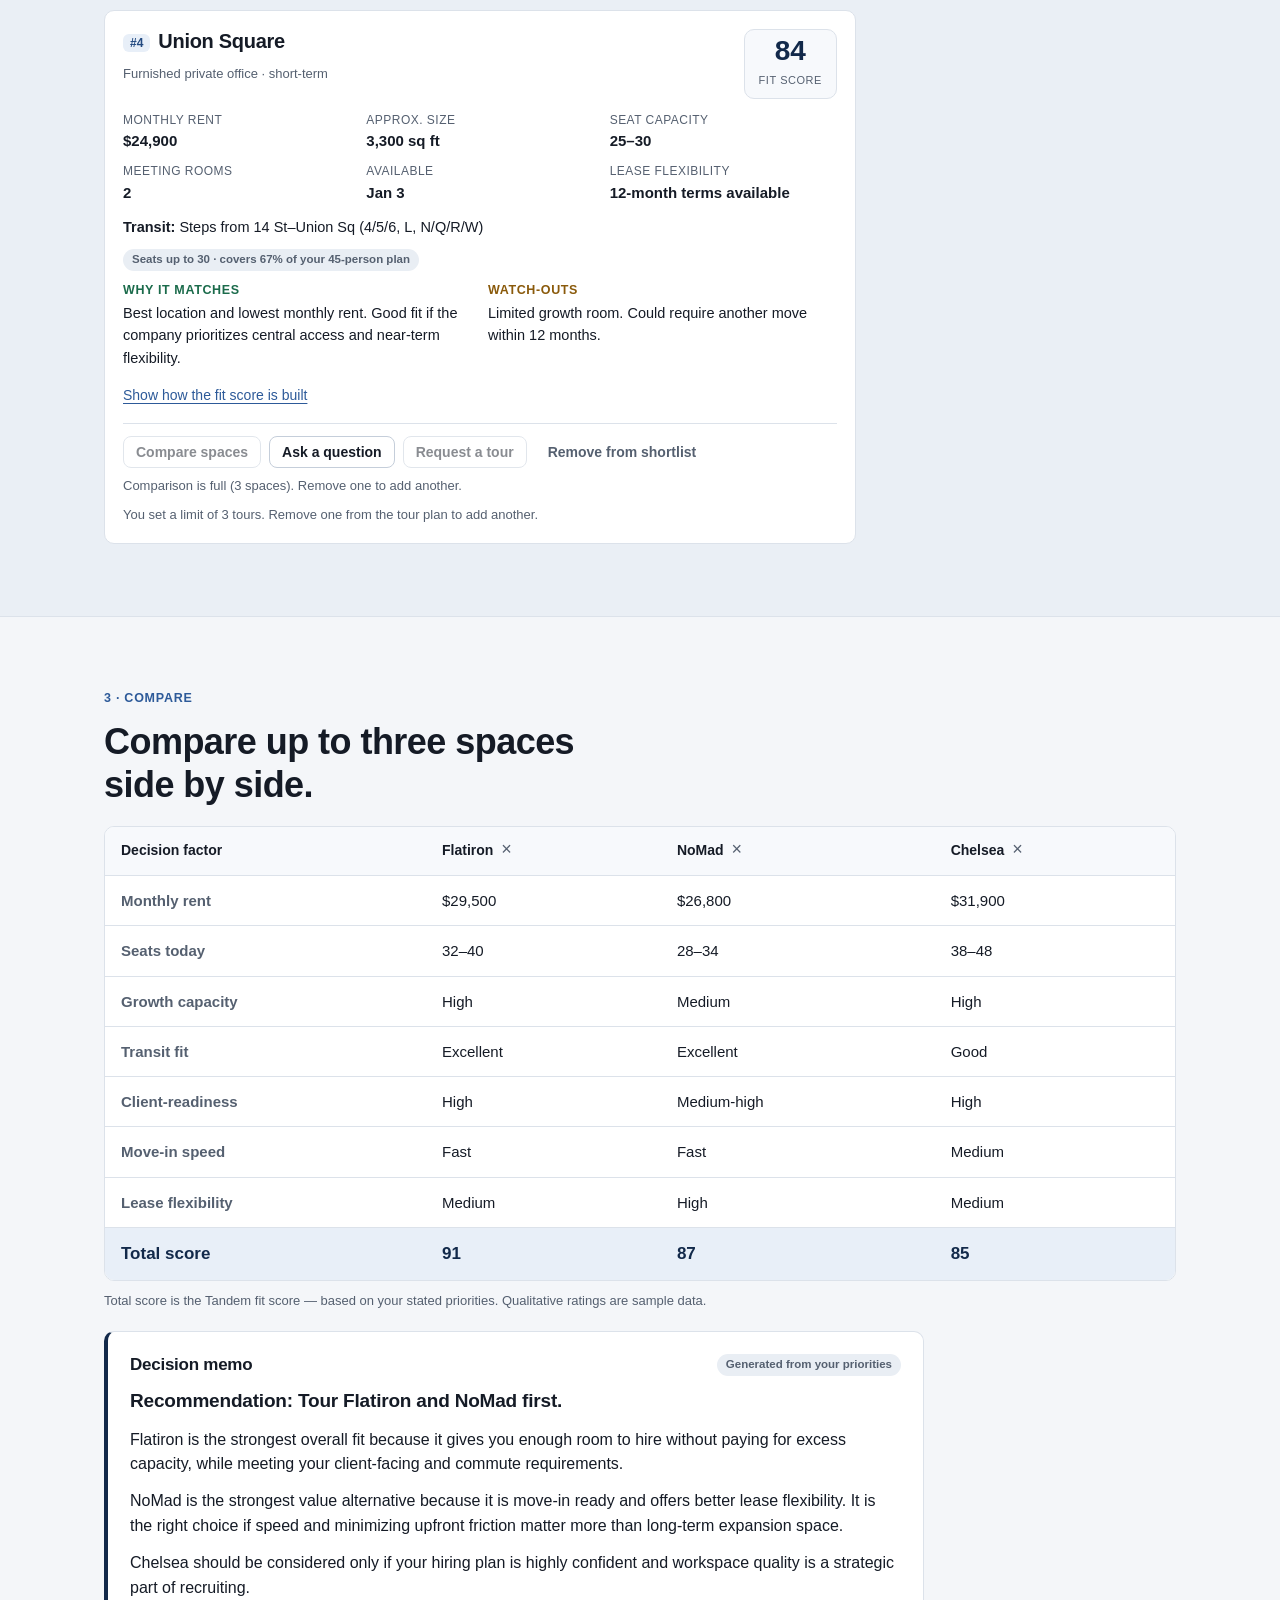
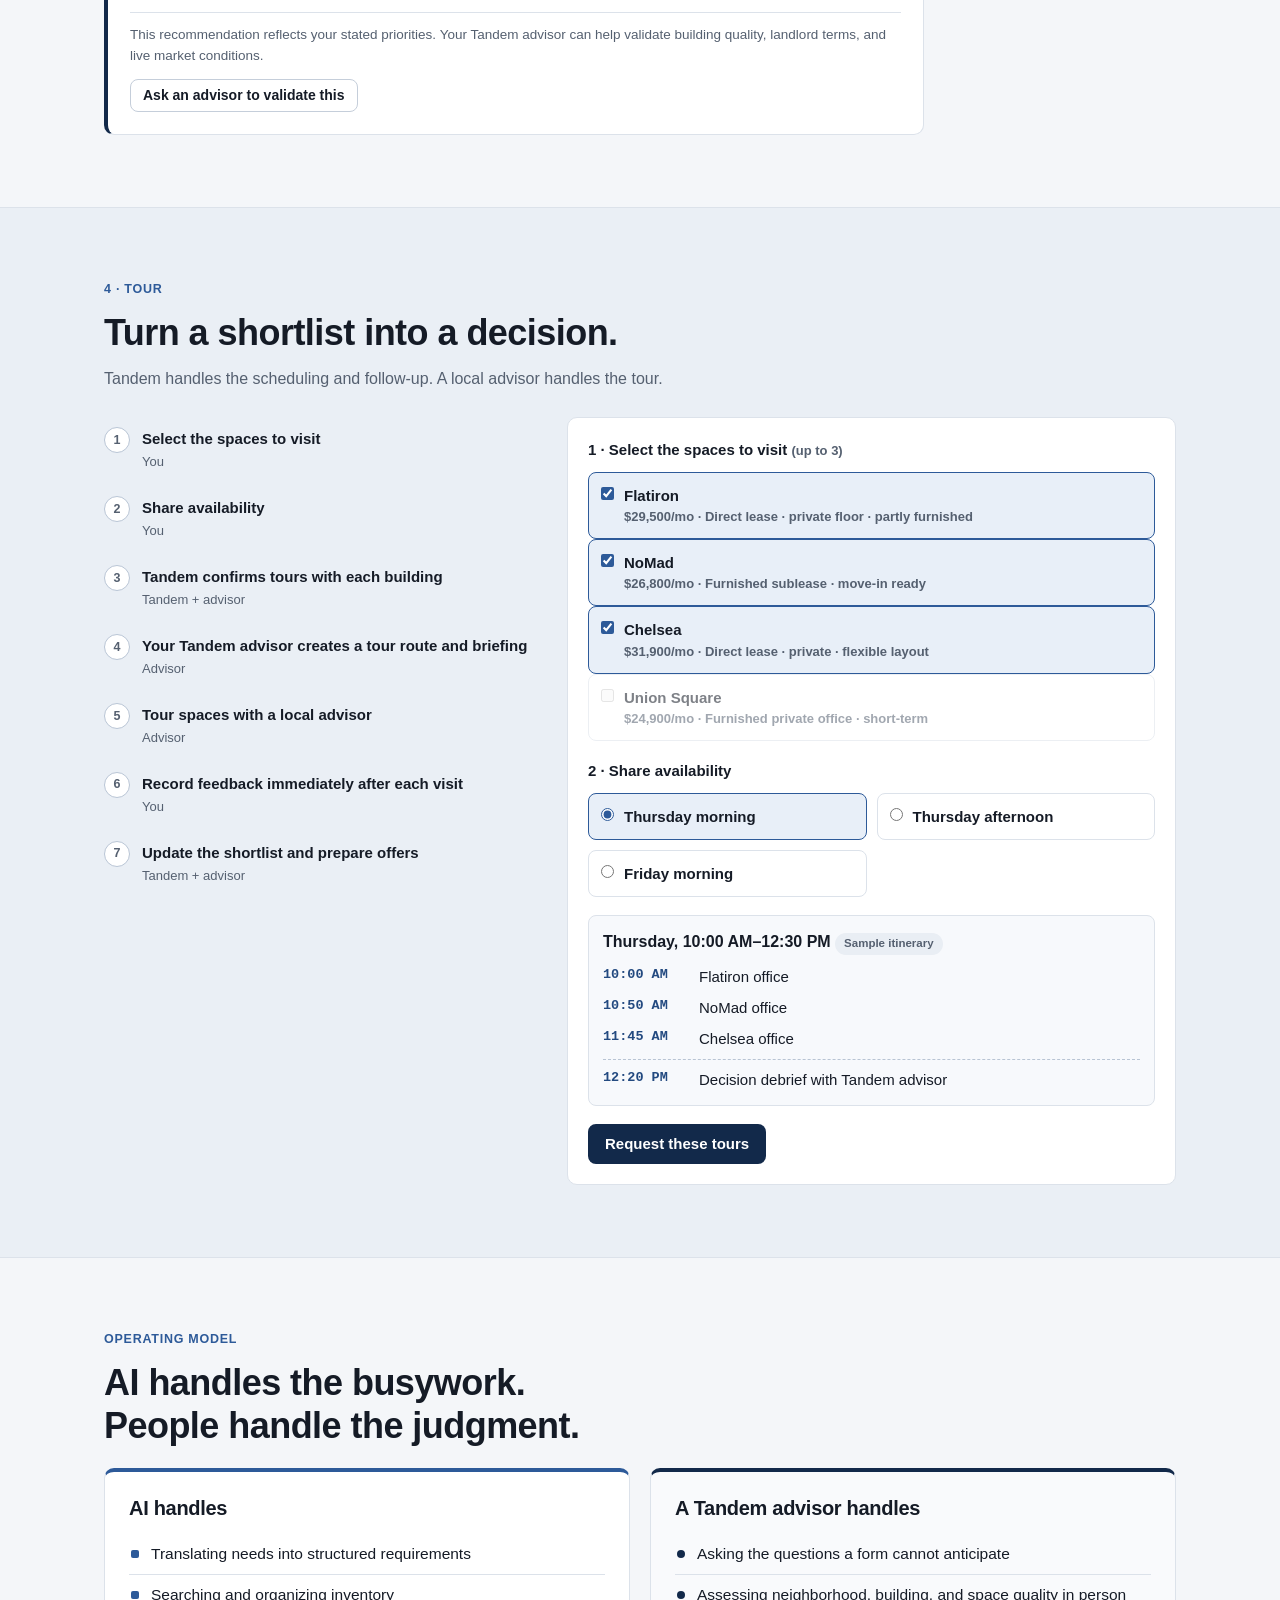
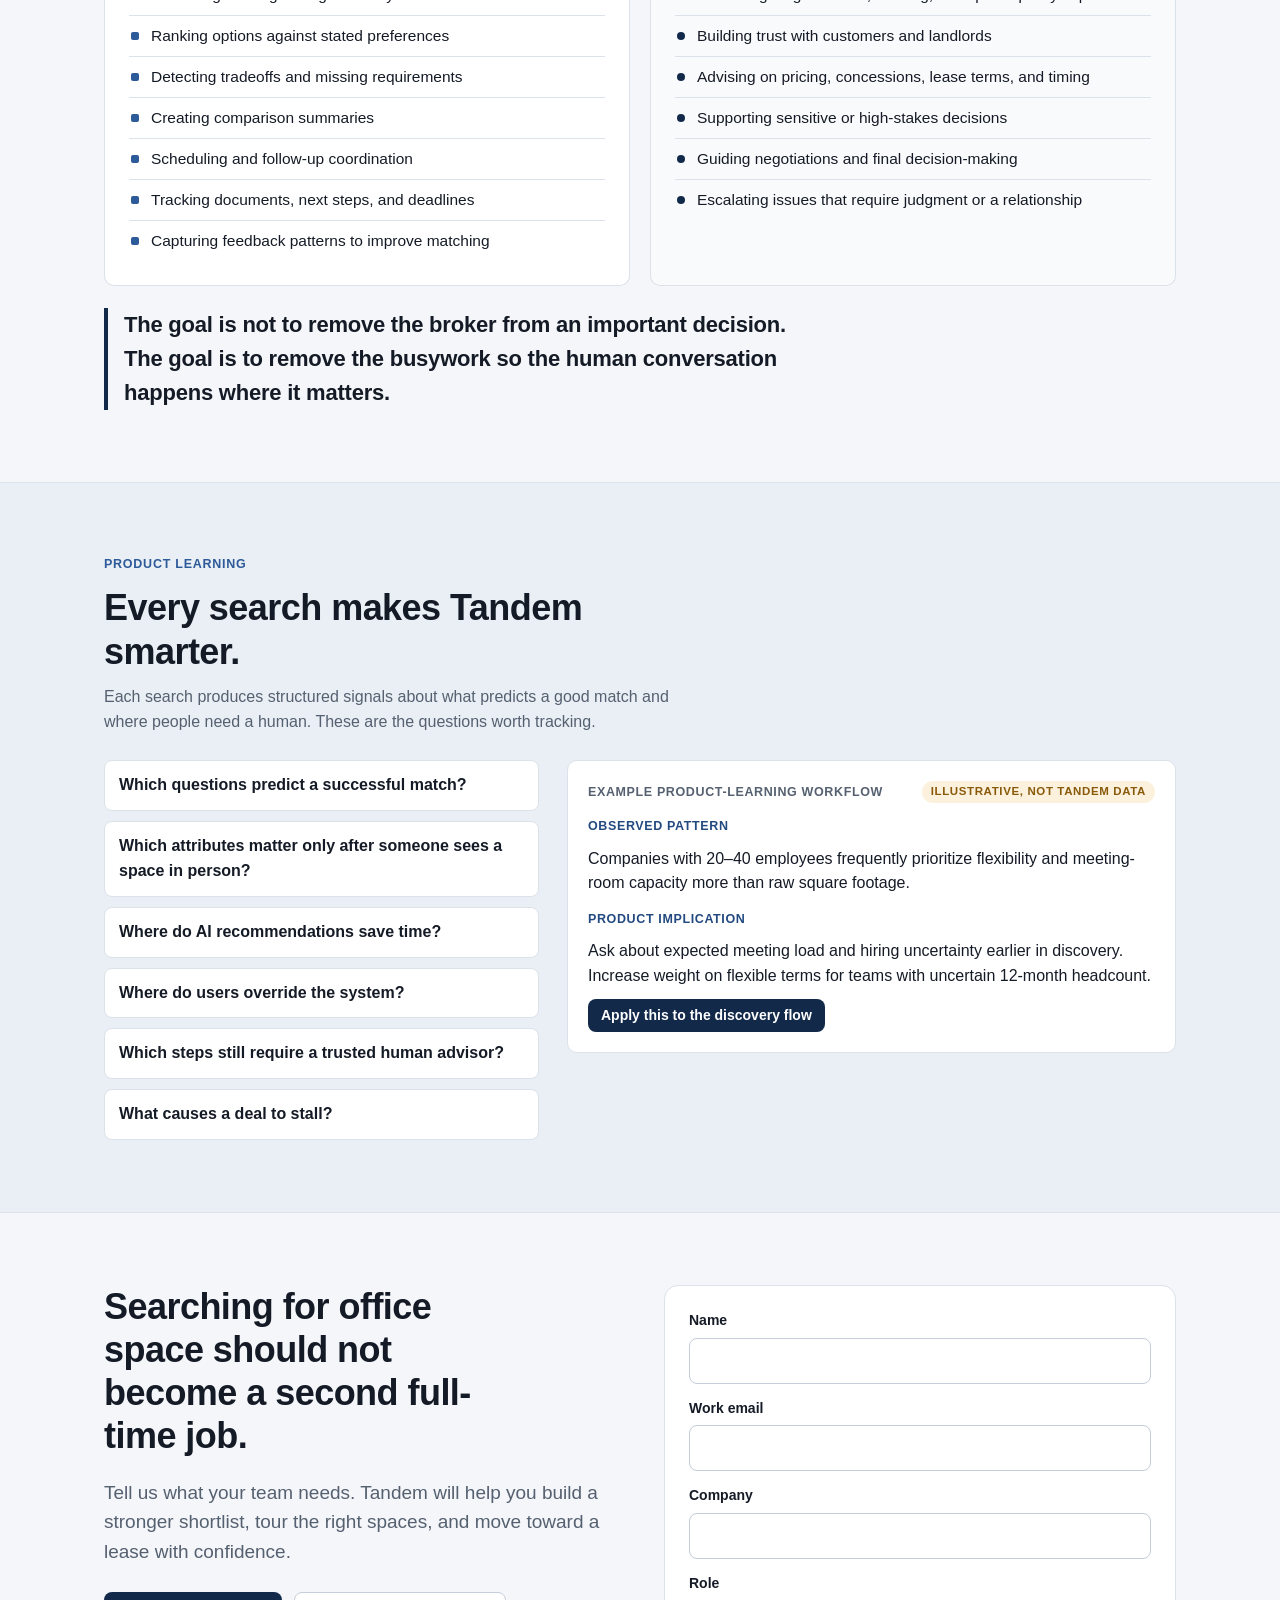
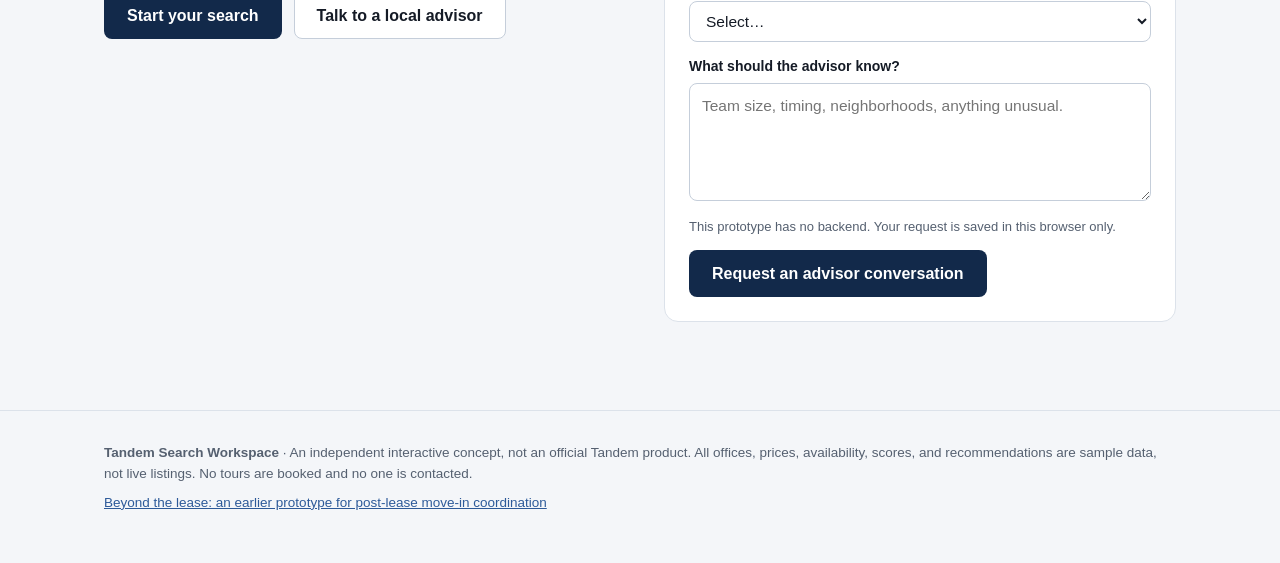
==== commit 508af09a: "Rebuild as Tandem Search Workspace: office search, shortlist, compare, tours Discovery flow, explain" ====
--- a/index.html
+++ b/index.html
@@ -3,145 +3,105 @@
 <head>
 <meta charset="UTF-8">
 <meta name="viewport" content="width=device-width, initial-scale=1">
-<title>Tandem Concierge — From signed lease to first day</title>
-<meta name="description" content="After the lease is signed, Tandem Concierge plans the move-in, prepares vendor requests, and asks for approval before anything is sent, booked, or paid for. Interactive concept with sample data.">
-<meta name="theme-color" content="#2F3EA8">
-<meta property="og:title" content="Tandem Concierge — From signed lease to first day">
-<meta property="og:description" content="Try a simulated move-in: Tandem coordinates vendors and deadlines, and asks for approval before anything happens.">
+<title>Tandem Search Workspace — Find the right office faster</title>
+<meta name="description" content="A prototype workflow for finding, comparing, and touring office space: a shortlist built around how your team works, with a local advisor for the judgment calls. Sample data only.">
+<meta name="theme-color" content="#12294A">
+<meta property="og:title" content="Tandem Search Workspace">
+<meta property="og:description" content="Find the right office faster with a shortlist built around how your team works. Interactive prototype with sample data.">
 <meta property="og:type" content="website">
-<link rel="icon" href="data:image/svg+xml,%3Csvg xmlns='http://www.w3.org/2000/svg' viewBox='0 0 32 32'%3E%3Crect width='32' height='32' rx='7' fill='%232F3EA8'/%3E%3Cpath d='M9 10h14v3.4h-5.2V23h-3.6v-9.6H9z' fill='white'/%3E%3C/svg%3E">
+<link rel="icon" href="data:image/svg+xml,%3Csvg xmlns='http://www.w3.org/2000/svg' viewBox='0 0 32 32'%3E%3Crect width='32' height='32' rx='7' fill='%2312294A'/%3E%3Cpath d='M9 10h14v3.4h-5.2V23h-3.6v-9.6H9z' fill='white'/%3E%3C/svg%3E">
 <link rel="stylesheet" href="css/styles.css">
 </head>
 <body>
-<a class="skip" href="#demo">Skip to the live demo</a>
+<a class="skip" href="#search">Skip to the search workspace</a>
 
 <header class="nav">
   <div class="wrap nav-inner">
-    <a class="brand" href="#top" aria-label="Tandem home"><span class="brand-mark" aria-hidden="true">T</span>Tandem</a>
+    <a class="brand" href="#top" aria-label="Tandem Search Workspace home"><span class="brand-mark" aria-hidden="true">T</span>Tandem <span class="brand-sub">Search Workspace</span></a>
     <nav aria-label="Primary">
-      <a href="#how">How it works</a>
+      <a href="#search">Search</a>
+      <a href="#shortlist">Shortlist</a>
       <a href="#compare">Compare</a>
-      <a href="#control">Control</a>
+      <a href="#tours">Tours</a>
+      <a href="#how">Human + AI</a>
     </nav>
-    <a class="btn btn-primary btn-sm" href="#access" id="nav-access">Apply for early access</a>
+    <button type="button" class="btn btn-primary btn-sm" id="nav-start">Start an office search</button>
   </div>
 </header>
 
 <main id="top">
+  <div id="hero-mount"></div>
+  <noscript><div class="wrap"><p class="notice">This interactive prototype needs JavaScript.</p></div></noscript>
 
-  <!-- 1. Hero + 2. Interactive task simulation -->
-  <section class="hero">
+  <section class="section" id="search" aria-labelledby="search-title">
     <div class="wrap">
-      <p class="eyebrow">Tandem Concierge · concept for after the lease is signed</p>
-      <h1>From signed lease to first day, handled.</h1>
-      <p class="lede">Tandem helps teams find the right office. Tandem Concierge picks up once the lease is signed: it plans the move-in, coordinates vendors and deadlines, and asks before anything is booked, sent, or paid for.</p>
-      <div class="cta-row">
-        <button type="button" class="btn btn-primary btn-lg" id="cta-try">Try a live task</button>
-        <a class="btn btn-secondary btn-lg" href="#how" id="cta-how">See how Tandem works</a>
-      </div>
-      <p class="trust-line">Nothing gets booked, sent, purchased, or added to your calendar without your approval.</p>
-
-      <section class="console" id="demo" aria-labelledby="demo-title">
-        <div class="console-bar">
-          <span class="console-title" id="demo-title">Tandem command center</span>
-          <span class="tag">Demo · sample data · nothing is sent</span>
-        </div>
-        <form id="task-form" class="console-input">
-          <label for="task-input" class="sr-only">Describe the task for Tandem</label>
-          <textarea id="task-input" rows="3" spellcheck="true"></textarea>
-          <div class="console-controls">
-            <div class="chips-row" id="chips" aria-label="Example tasks"></div>
-            <button type="submit" class="btn btn-primary">Run task</button>
-          </div>
-        </form>
-        <div id="demo-output" class="console-output"></div>
-        <p id="demo-status" class="sr-only" role="status" aria-live="polite"></p>
-      </section>
-      <noscript><p class="notice">The interactive demo needs JavaScript.</p></noscript>
+      <p class="eyebrow">1 · Define requirements</p>
+      <h2 id="search-title">Turn a vague need into a structured brief.</h2>
+      <p class="section-lede">Nine short questions, pre-filled with an example startup. Edit any answer and the brief, shortlist, and ranking change with it.</p>
+      <div id="workspace-mount"></div>
     </div>
   </section>
 
-  <!-- 3. Explain simply -->
-  <section class="section" id="how" aria-labelledby="how-title">
+  <section class="section section-alt" id="shortlist" aria-labelledby="sl-title">
     <div class="wrap">
-      <h2 id="how-title">From request to done.</h2>
-      <ol class="how" id="how-steps"></ol>
+      <p class="eyebrow">2 · Shortlist</p>
+      <h2 id="sl-title">A shortlist built around how your team works.</h2>
+      <p class="section-lede">Four sample spaces ranked by the Tandem fit score — based on your stated priorities. It is a way to organize a decision, not an objective rating.</p>
+      <div id="sl-toolbar"></div>
+      <div id="sl-priorities" hidden></div>
+      <div id="sl-body"></div>
     </div>
   </section>
 
-  <!-- 4. Differentiation -->
-  <section class="section section-alt" id="compare" aria-labelledby="compare-title">
+  <section class="section" id="compare" aria-labelledby="cmp-title">
     <div class="wrap">
-      <h2 id="compare-title">More than recommendations.</h2>
-      <div id="compare-table"></div>
+      <p class="eyebrow">3 · Compare</p>
+      <h2 id="cmp-title">Compare up to three spaces side by side.</h2>
+      <div id="compare-mount"></div>
     </div>
   </section>
 
-  <!-- 5. Use cases -->
-  <section class="section" id="usecases-section" aria-labelledby="uc-title">
+  <section class="section section-alt" id="tours" aria-labelledby="tour-title">
     <div class="wrap">
-      <h2 id="uc-title">Built for the work around your work.</h2>
-      <div class="grid-4" id="usecases"></div>
+      <p class="eyebrow">4 · Tour</p>
+      <h2 id="tour-title">Turn a shortlist into a decision.</h2>
+      <p class="section-lede">Tandem handles the scheduling and follow-up. A local advisor handles the tour.</p>
+      <div id="tours-mount"></div>
     </div>
   </section>
 
-  <!-- 6. Trust and control -->
-  <section class="section section-alt" id="control" aria-labelledby="control-title">
+  <section class="section" id="how" aria-labelledby="how-title">
     <div class="wrap">
-      <h2 id="control-title">You stay in control.</h2>
-      <div class="control-grid">
-        <ul class="principles" id="principles"></ul>
-
-        <div class="mock" aria-label="Sample control panel (demo)">
-          <div class="mock-bar"><span>Control panel</span><span class="tag">Demo · sample data</span></div>
-          <div class="mock-grid">
-            <div class="mock-box">
-              <h3>Saved preferences</h3>
-              <div class="chips" id="mock-prefs"></div>
-              <form id="pref-form" class="inline-form">
-                <label class="sr-only" for="pref-input">Add a preference</label>
-                <input id="pref-input" type="text" placeholder="Add a preference" maxlength="60">
-                <button type="submit" class="btn btn-secondary btn-sm">Add</button>
-              </form>
-            </div>
-            <div class="mock-box">
-              <h3>Connected tools</h3>
-              <ul class="list" id="mock-tools"></ul>
-              <p class="fine">Optional. No real accounts are connected in this demo.</p>
-            </div>
-            <div class="mock-box">
-              <h3>Pending approvals</h3>
-              <ul class="list" id="mock-pending"></ul>
-              <p class="fine">Run the live task above to see an approval appear here.</p>
-            </div>
-            <div class="mock-box">
-              <h3>Recent activity</h3>
-              <ul class="list" id="mock-activity"></ul>
-            </div>
-          </div>
-        </div>
-      </div>
+      <p class="eyebrow">Operating model</p>
+      <h2 id="how-title">AI handles the busywork. People handle the judgment.</h2>
+      <div id="boundary-mount"></div>
     </div>
   </section>
 
-  <!-- 7. Early access -->
-  <section class="section" id="access" aria-labelledby="access-title">
-    <div class="wrap access">
+  <section class="section section-alt" id="learning" aria-labelledby="learn-title">
+    <div class="wrap">
+      <p class="eyebrow">Product learning</p>
+      <h2 id="learn-title">Every search makes Tandem smarter.</h2>
+      <p class="section-lede">Each search produces structured signals about what predicts a good match and where people need a human. These are the questions worth tracking.</p>
+      <div id="insight-mount"></div>
+    </div>
+  </section>
+
+  <section class="section closing" id="advisor" aria-labelledby="close-title">
+    <div class="wrap closing-grid">
       <div>
-        <h2 id="access-title">Help build the post-lease layer.</h2>
-        <p class="lede">We are inviting founders, operations leads, and office managers who are leasing or have just leased space to test Tandem Concierge on real move-in tasks. Early users will shape which workflows we automate first.</p>
+        <h2 id="close-title">Searching for office space should not become a second full-time job.</h2>
+        <p class="lede">Tell us what your team needs. Tandem will help you build a stronger shortlist, tour the right spaces, and move toward a lease with confidence.</p>
+        <div class="cta-row">
+          <button type="button" class="btn btn-primary btn-lg" id="cta-start">Start your search</button>
+          <button type="button" class="btn btn-secondary btn-lg" id="cta-advisor">Talk to a local advisor</button>
+        </div>
       </div>
-      <div class="access-card">
-        <div id="access-form-wrap">
-          <form id="access-form" novalidate>
-            <div class="fields"></div>
-            <p class="fine" id="access-note" hidden>This prototype has no backend. Your answers are saved in this browser only.</p>
-            <p class="field-error" id="access-error" role="alert" hidden>Something went wrong sending that. Please try again.</p>
-            <button type="submit" class="btn btn-primary btn-lg">Apply for early access</button>
-          </form>
-        </div>
-        <div id="access-success" class="success" tabindex="-1" hidden>
-          <p>Thanks — we’ll review your request and follow up with selected early testers.</p>
+      <div class="form-card">
+        <div id="advisor-form-mount"></div>
+        <div id="advisor-success" class="success" tabindex="-1" hidden>
+          <p>Advisor request prepared.</p>
+          <p class="fine">In the live product, a Tandem advisor would follow up. This prototype has no backend, so your request is saved in this browser only.</p>
         </div>
       </div>
     </div>
@@ -150,14 +110,16 @@
 
 <footer class="footer">
   <div class="wrap">
-    <p><strong>Tandem Concierge</strong> · Interactive concept. All vendors, costs, calendars, and activity shown are sample data. No vendors are contacted and no payments are made. <a href="move-in/">See the earlier concierge-team dashboard prototype</a>.</p>
+    <p><strong>Tandem Search Workspace</strong> · An independent interactive concept, not an official Tandem product. All offices, prices, availability, scores, and recommendations are sample data, not live listings. No tours are booked and no one is contacted.</p>
+    <p><a href="move-in/">Beyond the lease: an earlier prototype for post-lease move-in coordination</a></p>
   </div>
 </footer>
+<p id="sr-status" class="sr-only" role="status" aria-live="polite"></p>
 
 <script src="js/data.js"></script>
 <script src="js/analytics.js"></script>
+<script src="js/model.js"></script>
 <script src="js/components.js"></script>
-<script src="js/demo.js"></script>
-<script src="js/main.js"></script>
+<script src="js/app.js"></script>
 </body>
 </html>
--- a/css/styles.css
+++ b/css/styles.css
@@ -1,16 +1,21 @@
 :root{
-  --bg:#F6F6F3;
+  --bg:#F4F6F9;
   --surface:#FFFFFF;
-  --ink:#14161A;
-  --muted:#545A66;
-  --line:#E2E2DB;
-  --accent:#2F3EA8;
-  --accent-ink:#FFFFFF;
-  --accent-soft:#ECEEFB;
-  --ok:#1D6B43;
-  --ok-soft:#E6F2EA;
-  --warn:#8A4B0F;
-  --warn-soft:#FBEFDD;
+  --ink:#151B26;
+  --muted:#556070;
+  --line:#DCE2EA;
+  --navy:#12294A;
+  --blue:#2D5A99;
+  --blue-dark:#234A80;
+  --blue-soft:#E8EFF8;
+  --ok:#1B6B4B;
+  --ok-soft:#E4F2EB;
+  --warn:#8A5A0B;
+  --warn-soft:#FBF1DC;
+  --bad:#A32F2F;
+  --map-bg:#EEF2F7;
+  --map-water:#D6E2F0;
+  --map-line:#D3DBE6;
   --radius:10px;
   --font:-apple-system, BlinkMacSystemFont, "Segoe UI", Roboto, "Helvetica Neue", Arial, sans-serif;
   --mono:ui-monospace, "SF Mono", Menlo, Consolas, monospace;
@@ -18,232 +23,264 @@
 *{box-sizing:border-box; margin:0; padding:0;}
 html{scroll-behavior:smooth; scroll-padding-top:72px;}
 body{font-family:var(--font); background:var(--bg); color:var(--ink); line-height:1.55; font-size:16px; -webkit-font-smoothing:antialiased;}
-h1,h2,h3{line-height:1.15; letter-spacing:-0.02em; font-weight:650;}
-a{color:var(--accent);}
-.wrap{max-width:1080px; margin:0 auto; padding:0 24px;}
+h1,h2,h3,h4{line-height:1.2; letter-spacing:-0.015em; font-weight:650;}
+a{color:var(--blue);}
+ul,ol{list-style:none;}
+.wrap{max-width:1120px; margin:0 auto; padding:0 24px;}
 .sr-only{position:absolute; width:1px; height:1px; overflow:hidden; clip:rect(0 0 0 0); white-space:nowrap;}
 .skip{position:absolute; left:-999px; top:8px; background:var(--ink); color:#fff; padding:8px 12px; border-radius:6px; z-index:100;}
 .skip:focus{left:8px;}
 .fine{font-size:13px; color:var(--muted);}
 .block{display:block;}
-:focus-visible{outline:2px solid var(--accent); outline-offset:2px;}
+:focus-visible{outline:2px solid var(--blue); outline-offset:2px;}
+.empty{color:var(--muted); background:var(--surface); border:1px dashed var(--line); border-radius:var(--radius); padding:24px; text-align:center;}
+.notice{font-size:14px; color:var(--warn); background:var(--warn-soft); border-radius:8px; padding:10px 12px;}
 
 /* Buttons */
-.btn{font:inherit; font-weight:600; font-size:15px; border-radius:8px; padding:10px 16px; border:1px solid transparent; cursor:pointer; text-decoration:none; display:inline-flex; align-items:center; justify-content:center; line-height:1.2; transition:background .15s ease, border-color .15s ease, transform .1s ease;}
-.btn:active{transform:translateY(1px);}
-.btn-primary{background:var(--accent); color:var(--accent-ink);}
-.btn-primary:hover{background:#26338C;}
-.btn-secondary{background:var(--surface); color:var(--ink); border-color:#CFCFC6;}
-.btn-secondary:hover{border-color:var(--ink);}
+.btn{font:inherit; font-weight:600; font-size:15px; border-radius:8px; padding:10px 16px; border:1px solid transparent; cursor:pointer; text-decoration:none; display:inline-flex; align-items:center; justify-content:center; line-height:1.2; transition:background .15s ease, border-color .15s ease;}
+.btn-primary{background:var(--navy); color:#fff;}
+.btn-primary:hover{background:#0C1E38;}
+.btn-secondary{background:var(--surface); color:var(--ink); border-color:#C5CEDA;}
+.btn-secondary:hover{border-color:var(--navy);}
+.btn-quiet{background:transparent; color:var(--muted); border-color:transparent;}
+.btn-quiet:hover{color:var(--bad);}
+.btn-link{background:none; color:var(--blue); padding:6px 4px; text-decoration:underline; text-underline-offset:3px;}
 .btn-lg{padding:13px 22px; font-size:16px;}
 .btn-sm{padding:7px 12px; font-size:14px;}
-.btn[disabled]{opacity:.6; cursor:default;}
+.btn[disabled]{opacity:.5; cursor:not-allowed;}
+.link-btn{background:none; border:0; font:inherit; font-size:14px; color:var(--blue); cursor:pointer; text-decoration:underline; text-underline-offset:3px; padding:4px 0; text-align:left;}
 
 /* Nav */
-.nav{position:sticky; top:0; z-index:20; background:rgba(246,246,243,.94); backdrop-filter:saturate(1.2) blur(6px); border-bottom:1px solid var(--line);}
-.nav-inner{display:flex; align-items:center; justify-content:space-between; gap:16px; height:60px;}
-.brand{display:flex; align-items:center; gap:10px; font-weight:700; font-size:18px; color:var(--ink); text-decoration:none; letter-spacing:-0.02em;}
-.brand-mark{width:26px; height:26px; border-radius:7px; background:var(--accent); color:#fff; display:grid; place-items:center; font-size:15px;}
-.nav nav{display:flex; gap:22px; margin-left:auto; margin-right:8px;}
+.nav{position:sticky; top:0; z-index:20; background:rgba(244,246,249,.95); backdrop-filter:blur(6px); border-bottom:1px solid var(--line);}
+.nav-inner{display:flex; align-items:center; gap:20px; height:60px;}
+.brand{display:flex; align-items:center; gap:9px; font-weight:700; font-size:17px; color:var(--ink); text-decoration:none; letter-spacing:-0.01em; white-space:nowrap;}
+.brand-sub{font-weight:500; color:var(--muted);}
+.brand-mark{width:26px; height:26px; border-radius:7px; background:var(--navy); color:#fff; display:grid; place-items:center; font-size:15px;}
+.nav nav{display:flex; gap:20px; margin-left:auto;}
 .nav nav a{color:var(--muted); text-decoration:none; font-size:14.5px; font-weight:500;}
 .nav nav a:hover{color:var(--ink);}
 
+/* Chips, badges, tags */
+.eyebrow{font-size:12.5px; font-weight:650; letter-spacing:.06em; text-transform:uppercase; color:var(--blue); margin-bottom:12px;}
+.chips{display:flex; gap:8px; flex-wrap:wrap;}
+.chip{display:inline-block; font-size:13px; background:#EDF1F6; border:1px solid var(--line); border-radius:999px; padding:4px 11px; color:var(--ink);}
+.badge{display:inline-block; font-size:11.5px; font-weight:650; padding:2px 9px; border-radius:999px; vertical-align:middle;}
+.badge-muted{background:#E9EEF4; color:var(--muted);}
+.badge-warn{background:var(--warn-soft); color:var(--warn);}
+.badge-accent{background:var(--blue-soft); color:var(--blue-dark);}
+.tag{display:inline-block; font-size:11.5px; font-weight:600; color:var(--muted); background:#E9EEF4; border-radius:999px; padding:2px 9px;}
+
 /* Hero */
-.hero{padding:64px 0 56px;}
-.eyebrow{font-size:12.5px; font-weight:600; letter-spacing:.06em; text-transform:uppercase; color:var(--accent); margin-bottom:14px;}
-h1{font-size:clamp(34px, 5.4vw, 56px); max-width:19ch; margin-bottom:18px;}
-.lede{font-size:clamp(17px, 2vw, 19.5px); color:var(--muted); max-width:62ch;}
-.cta-row{display:flex; gap:12px; flex-wrap:wrap; margin:28px 0 14px;}
-.trust-line{font-size:14.5px; color:var(--ink); font-weight:500; padding-left:12px; border-left:3px solid var(--accent); margin-bottom:40px;}
-
-/* Console */
-.console{background:var(--surface); border:1px solid var(--line); border-radius:14px; box-shadow:0 1px 2px rgba(20,22,26,.04), 0 12px 32px -16px rgba(20,22,26,.18); overflow:hidden;}
-.console-bar{display:flex; justify-content:space-between; align-items:center; gap:12px; flex-wrap:wrap; padding:12px 18px; border-bottom:1px solid var(--line); background:#FBFBF9;}
-.console-title{font-weight:650; font-size:14.5px;}
-.tag{display:inline-block; font-size:11.5px; font-weight:600; color:var(--muted); background:#F0F0EA; border-radius:999px; padding:3px 9px; vertical-align:middle; letter-spacing:.01em;}
-.console-input{padding:18px;}
-.console-input textarea{width:100%; font:inherit; font-size:16px; line-height:1.5; padding:14px; border:1px solid #CFCFC6; border-radius:8px; resize:vertical; background:#fff; color:var(--ink);}
-.console-input textarea:focus{outline:2px solid var(--accent); outline-offset:1px; border-color:var(--accent);}
-.console-controls{display:flex; gap:12px; align-items:flex-start; justify-content:space-between; margin-top:12px; flex-wrap:wrap;}
-.chips-row{display:flex; gap:8px; flex-wrap:wrap; flex:1 1 380px;}
-.chip{display:inline-flex; align-items:center; gap:4px; font-size:13.5px; background:#F2F2EC; border:1px solid var(--line); border-radius:999px; padding:5px 11px; color:var(--ink);}
-.chip-btn{font-family:inherit; cursor:pointer; color:var(--muted);}
-.chip-btn:hover{border-color:var(--accent); color:var(--accent);}
-.chip-x{border:0; background:none; font-size:16px; line-height:1; margin-left:2px; padding:0 2px; cursor:pointer; color:var(--muted); border-radius:50%;}
-.chip-x:hover{color:var(--warn);}
-.chips{display:flex; gap:8px; flex-wrap:wrap; list-style:none;}
-.console-output{border-top:1px solid var(--line); padding:20px 18px 24px; background:#FDFDFB;}
-.placeholder{color:var(--muted); font-size:15px;}
-.placeholder strong{color:var(--ink);}
-
-/* Workflow */
-.workflow{display:grid; grid-template-columns:260px 1fr; gap:28px; align-items:start;}
-.stepper{position:sticky; top:76px;}
-.progress{height:4px; background:#E8E8E1; border-radius:4px; overflow:hidden; margin-bottom:14px;}
-.progress span{display:block; height:100%; background:var(--accent); transition:width .4s ease;}
-.steps{list-style:none; display:flex; flex-direction:column; gap:4px;}
-.step{display:flex; gap:12px; padding:8px 10px; border-radius:8px; align-items:flex-start; transition:background .2s ease;}
-.step-icon{flex:none; width:24px; height:24px; border-radius:50%; border:1.5px solid #CFCFC6; display:grid; place-items:center; font-size:12px; font-weight:700; color:var(--muted); background:#fff;}
-.step-body{display:flex; flex-direction:column;}
-.step-title{font-size:14.5px; font-weight:600; line-height:1.3;}
-.step-note{font-size:12.5px; color:var(--muted);}
-.step-pending .step-title{color:var(--muted); font-weight:500;}
-.step-active{background:var(--accent-soft);}
-.step-active .step-icon{border-color:var(--accent);}
-.step-waiting{background:var(--warn-soft);}
-.step-waiting .step-icon{border-color:var(--warn); color:var(--warn);}
-.step-done .step-icon{background:var(--ok); border-color:var(--ok); color:#fff;}
-.spinner{width:12px; height:12px; border:2px solid #C5CAEE; border-top-color:var(--accent); border-radius:50%; animation:spin .8s linear infinite;}
+.hero{padding:56px 0 64px;}
+.hero-grid{display:grid; grid-template-columns:minmax(0,1.25fr) minmax(0,1fr); gap:48px; align-items:center;}
+h1{font-size:clamp(34px, 5vw, 54px); letter-spacing:-0.025em; margin-bottom:18px;}
+.lede{font-size:clamp(17px, 1.9vw, 19px); color:var(--muted); max-width:60ch;}
+.cta-row{display:flex; gap:12px; flex-wrap:wrap; margin:26px 0 16px;}
+.trust-line{font-size:14.5px; font-weight:550; padding-left:12px; border-left:3px solid var(--blue);}
+.preview{background:var(--surface); border:1px solid var(--line); border-radius:14px; padding:18px; box-shadow:0 12px 32px -18px rgba(18,41,74,.25);}
+.preview-bar{display:flex; justify-content:space-between; align-items:center; font-size:12.5px; font-weight:650; text-transform:uppercase; letter-spacing:.05em; color:var(--muted); margin-bottom:10px;}
+.preview-title{font-weight:650; font-size:17px; margin-bottom:4px;}
+.preview-list{margin:14px 0 12px; display:flex; flex-direction:column; gap:8px;}
+.preview-list li{display:grid; grid-template-columns:24px 1fr auto; gap:10px; align-items:center; padding:9px 10px; border:1px solid var(--line); border-radius:8px;}
+.rank{width:22px; height:22px; border-radius:50%; background:var(--blue-soft); color:var(--blue-dark); font-size:12px; font-weight:700; display:grid; place-items:center;}
+.score{font-size:20px; font-weight:700; color:var(--navy); font-variant-numeric:tabular-nums;}
+
+/* Sections */
+.section{padding:72px 0;}
+.section-alt{background:#EAEFF5; border-top:1px solid var(--line); border-bottom:1px solid var(--line);}
+.section h2{font-size:clamp(26px, 3.4vw, 36px); margin-bottom:12px; max-width:26ch;}
+.section-lede{color:var(--muted); max-width:66ch; margin-bottom:26px;}
+.section h2 + :not(.section-lede){margin-top:20px;}
+
+/* Wizard */
+.wizard-card{background:var(--surface); border:1px solid var(--line); border-radius:14px; padding:24px; max-width:760px;}
+.wizard-card h3{font-size:22px; margin-bottom:6px;}
+.wizard-card h3:focus{outline:none;}
+.wizard-top{margin-bottom:16px;}
+.step-count{font-size:13px; font-weight:600; color:var(--muted); margin-bottom:8px;}
+.progress{height:4px; background:#E3E9F0; border-radius:4px; overflow:hidden;}
+.progress span{display:block; height:100%; background:var(--blue); transition:width .25s ease;}
+.q-body{margin:18px 0 6px;}
+.choice-grid{display:grid; grid-template-columns:repeat(auto-fill, minmax(220px,1fr)); gap:10px;}
+.choice{display:flex; gap:10px; align-items:flex-start; border:1px solid var(--line); border-radius:8px; padding:11px 12px; cursor:pointer; font-size:15px; background:#fff;}
+.choice:has(input:checked){border-color:var(--blue); background:var(--blue-soft);}
+.choice input{margin-top:3px; accent-color:var(--blue);}
+.choice:has(input:disabled){opacity:.55; cursor:not-allowed;}
+.two-col{display:grid; grid-template-columns:1fr 1fr; gap:14px;}
+.wizard-actions{display:flex; justify-content:space-between; gap:12px; flex-wrap:wrap; align-items:center; margin-top:20px;}
+.wizard-actions > div{display:flex; gap:10px; flex-wrap:wrap;}
+.generating{display:flex; align-items:center; gap:12px; color:var(--muted);}
+.spinner{width:16px; height:16px; border:2px solid #C9D6E8; border-top-color:var(--blue); border-radius:50%; animation:spin .8s linear infinite;}
 @keyframes spin{to{transform:rotate(360deg);}}
-
-.results{display:flex; flex-direction:column; gap:16px; min-width:0;}
-.result{background:var(--surface); border:1px solid var(--line); border-radius:var(--radius); padding:16px 18px;}
-.result h3{font-size:15px; margin-bottom:10px;}
-.enter{animation:rise .35s ease both;}
-@keyframes rise{from{opacity:0; transform:translateY(6px);}to{opacity:1; transform:none;}}
-.panel{border-color:#CBD0F0; background:#FAFAFF;}
-.notice{font-size:13.5px; color:var(--warn); background:var(--warn-soft); border-radius:8px; padding:10px 12px;}
-.rows{list-style:none; display:flex; flex-direction:column; gap:8px;}
-.rows li{display:grid; grid-template-columns:170px 1fr auto; gap:12px; align-items:center; font-size:14.5px;}
-.row-when{color:var(--muted); font-size:13.5px;}
-.checks{list-style:none; display:flex; flex-direction:column; gap:7px;}
-.checks li{position:relative; padding-left:24px; font-size:14.5px;}
-.checks li::before{content:"✓"; position:absolute; left:0; top:0; color:var(--ok); font-weight:700;}
-.checks-live li{color:var(--muted);}
-.checks-live li::before{content:"○"; color:#B5B5AB; font-weight:400;}
-.checks-live li.is-active::before{content:"…"; color:var(--accent);}
-.checks-live li.is-done{color:var(--ink);}
-.checks-live li.is-done::before{content:"✓"; color:var(--ok); font-weight:700;}
-
-.options{display:flex; flex-direction:column; gap:10px;}
-.option{border:1px solid var(--line); border-radius:8px; padding:12px 14px; background:#fff;}
-.option-selected{border-color:var(--accent); box-shadow:0 0 0 1px var(--accent);}
-.option-head{display:flex; gap:8px; align-items:center; flex-wrap:wrap; margin-bottom:4px;}
-.option-label{font-size:12px; font-weight:700; color:var(--muted); text-transform:uppercase; letter-spacing:.05em;}
-.option-summary{font-size:15px; font-weight:500;}
-.badge{display:inline-block; font-size:11.5px; font-weight:650; padding:2px 8px; border-radius:999px;}
-.badge-accent{background:var(--accent); color:#fff;}
-.badge-ok{background:var(--ok-soft); color:var(--ok);}
-.badge-warn{background:var(--warn-soft); color:var(--warn);}
-.badge-muted{background:#EEEEE8; color:var(--muted);}
-
-.approval{border:1.5px solid var(--accent); background:var(--accent-soft); border-radius:var(--radius); padding:18px;}
-.approval .eyebrow{margin-bottom:6px;}
-.approval-text{font-size:18px; font-weight:600; letter-spacing:-0.01em; margin-bottom:14px;}
-.approval-actions{display:flex; gap:10px; flex-wrap:wrap; margin-top:4px;}
-.approval .fine{margin-top:12px;}
-.approval-approved{border-color:var(--ok); background:var(--ok-soft);}
-.approval-approved .eyebrow{color:var(--ok);}
-.approval-approved .approval-text{font-size:15px; margin-bottom:0;}
-.complete h3{font-size:20px; color:var(--ok); margin-bottom:12px;}
-.complete .notice{margin:14px 0;}
-.event{border-left:4px solid var(--accent); background:#F7F7FD; padding:10px 14px; border-radius:6px; margin-top:14px;}
-.event-title{font-weight:650;}
-.unsupported h3{font-size:17px; margin-bottom:6px;}
-.unsupported p{color:var(--muted); margin-bottom:14px; max-width:60ch;}
-
-.adjust{display:grid; grid-template-columns:1fr 1fr; gap:14px; margin-bottom:14px;}
-.check{grid-column:1 / -1; display:flex; gap:8px; align-items:center; font-size:14.5px;}
-.check input{width:16px; height:16px; accent-color:var(--accent);}
-
-/* Tables */
-.table-wrap{overflow-x:auto; border:1px solid var(--line); border-radius:var(--radius); background:var(--surface);}
-table.compare{width:100%; border-collapse:collapse; min-width:560px; font-size:14.5px;}
-.compare th, .compare td{padding:13px 16px; text-align:left; border-bottom:1px solid var(--line); vertical-align:top;}
-.compare thead th{font-size:13px; color:var(--muted); font-weight:650; background:#FBFBF9;}
-.compare tbody th{font-weight:550;}
-.compare tr:last-child th, .compare tr:last-child td{border-bottom:0;}
-.col-tandem{background:var(--accent-soft);}
-.compare thead th.col-tandem{color:var(--accent); font-weight:700;}
-.yn{font-weight:600;}
-.yn-yes{color:var(--ok);}
-.yn-no{color:#9B2C2C;}
-.yn-limited, .yn-varies{color:var(--warn);}
-.compare-options td, .compare-options th{padding:10px 12px;}
-
-/* Sections */
-.section{padding:80px 0;}
-.section-alt{background:#EFEFEA; border-top:1px solid var(--line); border-bottom:1px solid var(--line);}
-.section h2{font-size:clamp(28px, 3.6vw, 40px); margin-bottom:32px; max-width:22ch;}
-.how{list-style:none; display:grid; grid-template-columns:repeat(4, 1fr); gap:20px;}
-.how-step{border-top:2px solid var(--ink); padding-top:14px;}
-.how-n{font-family:var(--mono); font-size:13px; color:var(--accent); font-weight:700;}
-.how-step h3{font-size:18px; margin:6px 0 8px;}
-.how-step p{color:var(--muted); font-size:15px;}
-.grid-4{display:grid; grid-template-columns:repeat(2, 1fr); gap:16px;}
-.card{background:var(--surface); border:1px solid var(--line); border-radius:var(--radius); padding:22px;}
-.card h3{font-size:19px; margin-bottom:8px;}
-.card p{color:var(--muted);}
-.card .eyebrow{margin-bottom:10px; color:var(--muted);}
-
-/* Control */
-.control-grid{display:grid; grid-template-columns:minmax(0, 5fr) minmax(0, 7fr); gap:32px; align-items:start;}
-.principles{list-style:none; display:flex; flex-direction:column; gap:14px;}
-.principles li{position:relative; padding-left:30px; font-size:17px; font-weight:550; line-height:1.4;}
-.principles li::before{content:"✓"; position:absolute; left:0; top:1px; width:20px; height:20px; border-radius:50%; background:var(--accent); color:#fff; font-size:12px; display:grid; place-items:center;}
-.mock{background:var(--surface); border:1px solid var(--line); border-radius:14px; overflow:hidden;}
-.mock-bar{display:flex; justify-content:space-between; align-items:center; gap:10px; padding:11px 16px; border-bottom:1px solid var(--line); background:#FBFBF9; font-weight:650; font-size:14px;}
-.mock-grid{display:grid; grid-template-columns:1fr 1fr; gap:1px; background:var(--line);}
-.mock-box{background:var(--surface); padding:16px; min-width:0;}
-.mock-box h3{font-size:13px; text-transform:uppercase; letter-spacing:.05em; color:var(--muted); margin-bottom:10px;}
-.list{list-style:none; display:flex; flex-direction:column; gap:10px; font-size:14px;}
-.list li{display:flex; justify-content:space-between; gap:10px; align-items:flex-start;}
-.list li > span:first-child{min-width:0;}
-.inline-form{display:flex; gap:8px; margin-top:12px;}
-.inline-form input{flex:1; min-width:0;}
-.mock-box .fine{margin-top:10px;}
-
-/* Form */
-.access{display:grid; grid-template-columns:minmax(0, 5fr) minmax(0, 6fr); gap:48px; align-items:start;}
-.access h2{max-width:16ch;}
-.access-card{background:var(--surface); border:1px solid var(--line); border-radius:14px; padding:26px;}
-.fields{display:flex; flex-direction:column; gap:16px; margin-bottom:18px;}
+.intro .chips{margin:14px 0;}
+
+/* Brief */
+.brief{background:var(--surface); border:1px solid var(--line); border-radius:14px; padding:26px;}
+.brief-head{display:flex; justify-content:space-between; align-items:center; gap:12px; flex-wrap:wrap; margin-bottom:14px;}
+.brief-head h3{font-size:22px; outline:none;}
+.brief-text{border-left:3px solid var(--blue); padding-left:16px; margin-bottom:22px; max-width:78ch;}
+.brief-text p + p{margin-top:12px;}
+.brief-grid{display:grid; grid-template-columns:minmax(0,1fr) minmax(0,1fr); gap:28px; margin-bottom:6px;}
+.brief h4{font-size:13px; text-transform:uppercase; letter-spacing:.05em; color:var(--muted); margin-bottom:10px;}
+.req{display:flex; flex-direction:column;}
+.req div{display:grid; grid-template-columns:140px 1fr; gap:10px; padding:7px 0; border-bottom:1px solid var(--line); font-size:14.5px;}
+.req dt{color:var(--muted);}
+.notes{display:flex; flex-direction:column; gap:10px;}
+.notes li{position:relative; padding-left:18px; font-size:14.5px;}
+.notes li::before{content:""; position:absolute; left:2px; top:8px; width:6px; height:6px; border-radius:50%; background:var(--blue);}
+
+/* Shortlist */
+.sl-banner{font-size:14.5px; background:var(--surface); border:1px solid var(--line); border-radius:8px; padding:10px 14px; margin-bottom:12px;}
+.sl-live{border-color:#B9CCE6; background:var(--blue-soft);}
+.sl-controls{display:flex; justify-content:space-between; align-items:center; gap:12px; flex-wrap:wrap; margin-bottom:12px;}
+.sl-buttons{display:flex; gap:8px; flex-wrap:wrap;}
+.removed{display:flex; gap:8px; align-items:center; flex-wrap:wrap; margin-bottom:12px;}
+.priorities{background:var(--surface); border:1px solid var(--line); border-radius:var(--radius); padding:18px; margin-bottom:16px;}
+.priorities-head{margin-bottom:12px;}
+.priorities-head h3{font-size:17px; margin-bottom:2px;}
+.sliders{display:grid; grid-template-columns:repeat(3, minmax(0,1fr)); gap:16px 24px; margin-bottom:14px;}
+.slider{display:flex; flex-direction:column; gap:4px;}
+.slider label{font-size:14px; font-weight:600; display:flex; justify-content:space-between;}
+.slider input[type=range]{width:100%; accent-color:var(--blue);}
+.sl-layout{display:grid; grid-template-columns:minmax(0,1fr) 300px; gap:20px; align-items:start;}
+.sl-cards{display:flex; flex-direction:column; gap:14px;}
+.sl-layout aside{position:sticky; top:76px;}
+.listing{background:var(--surface); border:1px solid var(--line); border-radius:var(--radius); padding:18px;}
+.listing-head{display:flex; justify-content:space-between; align-items:flex-start; gap:12px; margin-bottom:12px;}
+.listing-head h3{font-size:20px; display:inline;}
+.rank-tag{font-size:12px; font-weight:700; color:var(--blue-dark); background:var(--blue-soft); border-radius:6px; padding:2px 7px; margin-right:8px; vertical-align:middle;}
+.listing-head p{margin-top:4px;}
+.score-box{text-align:center; border:1px solid var(--line); border-radius:10px; padding:6px 14px; background:#F7F9FC; min-width:76px;}
+.score-num{display:block; font-size:28px; font-weight:750; color:var(--navy); line-height:1.1; font-variant-numeric:tabular-nums;}
+.score-lbl{font-size:11px; text-transform:uppercase; letter-spacing:.05em; color:var(--muted);}
+.facts{display:grid; grid-template-columns:repeat(3, minmax(0,1fr)); gap:10px 16px; margin-bottom:12px;}
+.facts dt{font-size:12px; color:var(--muted); text-transform:uppercase; letter-spacing:.04em;}
+.facts dd{font-size:15px; font-weight:600;}
+.transit{font-size:14.5px; margin-bottom:10px;}
+.listing .chips{margin-bottom:12px;}
+.why-grid{display:grid; grid-template-columns:1fr 1fr; gap:16px; margin:12px 0;}
+.why-grid h4{font-size:12.5px; text-transform:uppercase; letter-spacing:.05em; margin-bottom:4px;}
+.why-grid div:first-child h4{color:var(--ok);}
+.why-grid div:last-child h4{color:var(--warn);}
+.why-grid p{font-size:14.5px;}
+.listing-actions{display:flex; gap:8px; flex-wrap:wrap; margin-top:12px; padding-top:12px; border-top:1px solid var(--line);}
+.listing .fine{margin-top:8px;}
+.breakdown{margin:10px 0 4px; padding:12px; background:#F7F9FC; border:1px solid var(--line); border-radius:8px;}
+table.mini{width:100%; border-collapse:collapse; font-size:13.5px; margin-top:8px;}
+.mini th, .mini td{padding:6px 8px; text-align:left; border-bottom:1px solid var(--line); font-weight:500;}
+.mini thead th{font-size:12px; color:var(--muted); font-weight:650;}
+.bar{display:inline-block; width:70px; height:6px; background:#E3E9F0; border-radius:4px; vertical-align:middle; margin-right:6px; overflow:hidden;}
+.bar span{display:block; height:100%; background:var(--blue);}
+.ask{margin-top:12px; padding:12px; background:#F7F9FC; border:1px solid var(--line); border-radius:8px; display:flex; flex-direction:column; gap:8px;}
+.ask label{font-size:13px; font-weight:600;}
+.map{background:var(--surface); border:1px solid var(--line); border-radius:var(--radius); padding:10px;}
+.map svg{width:100%; height:auto; display:block; border-radius:6px;}
+.map figcaption{margin-top:6px;}
+
+/* Inputs */
+input, select, textarea{font:inherit; font-size:15.5px; padding:10px 12px; border:1px solid #C5CEDA; border-radius:8px; background:#fff; color:var(--ink); width:100%;}
+input[type=radio], input[type=checkbox], input[type=range]{width:auto; padding:0;}
+input[type=range]{width:100%;}
+input:focus, select:focus, textarea:focus{outline:2px solid var(--blue); outline-offset:1px; border-color:var(--blue);}
+label{font-size:14px; font-weight:600;}
 .field{display:flex; flex-direction:column; gap:6px;}
-label{font-size:14px; font-weight:600;}
-.opt{font-weight:400; color:var(--muted);}
-input, select, textarea{font:inherit; font-size:15.5px; padding:10px 12px; border:1px solid #CFCFC6; border-radius:8px; background:#fff; color:var(--ink); width:100%;}
-input:focus, select:focus, textarea:focus{outline:2px solid var(--accent); outline-offset:1px; border-color:var(--accent);}
-[aria-invalid="true"]{border-color:#9B2C2C;}
-.field-error{font-size:13px; color:#9B2C2C; min-height:0;}
+.field-error{font-size:13px; color:var(--bad);}
 .field-error:empty{display:none;}
-#access-form .fine{margin-bottom:14px;}
-#access-error{margin-bottom:12px;}
-.success{font-size:18px; font-weight:600; padding:12px 4px; border-left:4px solid var(--ok); padding-left:16px;}
+[aria-invalid="true"]{border-color:var(--bad);}
+
+/* Comparison */
+.table-wrap{overflow-x:auto; border:1px solid var(--line); border-radius:var(--radius); background:var(--surface); margin-bottom:10px;}
+table.compare{width:100%; border-collapse:collapse; min-width:560px; font-size:15px;}
+.compare th, .compare td{padding:13px 16px; text-align:left; border-bottom:1px solid var(--line);}
+.compare thead th{background:#F7F9FC; font-size:14px; font-weight:700;}
+.compare tbody th{font-weight:550; color:var(--muted); width:30%;}
+.compare tr.total th, .compare tr.total td{font-weight:750; color:var(--navy); font-size:17px; background:var(--blue-soft); border-bottom:0;}
+.x-btn{border:0; background:none; font-size:18px; line-height:1; color:var(--muted); cursor:pointer; margin-left:8px; border-radius:50%;}
+.x-btn:hover{color:var(--bad);}
+.add-row{display:flex; gap:8px; align-items:center; flex-wrap:wrap; margin:10px 0 18px;}
+.memo{background:var(--surface); border:1px solid var(--line); border-left:4px solid var(--navy); border-radius:var(--radius); padding:22px; margin-top:20px; max-width:820px;}
+.memo-head{display:flex; justify-content:space-between; align-items:center; gap:10px; flex-wrap:wrap; margin-bottom:10px;}
+.memo-head h3{font-size:17px;}
+.memo p{margin-bottom:12px;}
+.memo-rec{font-size:19px; font-weight:650; letter-spacing:-0.01em;}
+.memo-note{font-size:13.5px; color:var(--muted); border-top:1px solid var(--line); padding-top:12px;}
+
+/* Tours */
+.tour-grid{display:grid; grid-template-columns:minmax(0,5fr) minmax(0,7fr); gap:28px; align-items:start;}
+.tour-steps{display:flex; flex-direction:column; gap:4px; position:relative;}
+.tstep{display:flex; gap:12px; padding:10px 0;}
+.tn{flex:none; width:26px; height:26px; border-radius:50%; border:1.5px solid #B8C4D4; background:#fff; display:grid; place-items:center; font-size:12.5px; font-weight:700; color:var(--muted);}
+.tstep-done .tn{background:var(--ok); border-color:var(--ok); color:#fff;}
+.tstep-pending .tn{border-color:var(--warn); color:var(--warn);}
+.tstep strong{font-size:15px; font-weight:600;}
+.tour-panel{background:var(--surface); border:1px solid var(--line); border-radius:var(--radius); padding:20px; display:flex; flex-direction:column; gap:18px;}
+fieldset{border:0;}
+legend{font-weight:650; font-size:15px; margin-bottom:10px;}
+.itinerary{border:1px solid var(--line); border-radius:8px; padding:14px; background:#F7F9FC;}
+.itin-head{font-weight:650; margin-bottom:10px;}
+.itinerary ol{display:flex; flex-direction:column; gap:8px;}
+.itinerary li{display:grid; grid-template-columns:86px 1fr; gap:10px; font-size:15px;}
+.time{font-family:var(--mono); font-size:13.5px; color:var(--blue-dark); font-weight:600;}
+.debrief{border-top:1px dashed #B8C4D4; padding-top:8px;}
+.confirm{border:1.5px solid var(--ok); background:var(--ok-soft); border-radius:8px; padding:16px;}
+.confirm h4{font-size:17px; color:var(--ok); margin-bottom:4px;}
+.confirm p{margin-bottom:8px;}
+
+/* Boundary */
+.boundary{display:grid; grid-template-columns:1fr 1fr; gap:20px;}
+.bcol{background:var(--surface); border:1px solid var(--line); border-radius:var(--radius); padding:24px;}
+.bcol.ai{border-top:4px solid var(--blue);}
+.bcol.human{border-top:4px solid var(--navy); background:#F9FAFC;}
+.bcol h3{font-size:20px; margin-bottom:14px;}
+.bcol li{position:relative; padding:8px 0 8px 22px; border-bottom:1px solid var(--line); font-size:15.5px;}
+.bcol li:last-child{border-bottom:0;}
+.bcol li::before{content:""; position:absolute; left:2px; top:16px; width:8px; height:8px; border-radius:2px; background:var(--blue);}
+.bcol.human li::before{background:var(--navy); border-radius:50%;}
+.boundary-note{margin-top:22px; font-size:clamp(18px, 2.2vw, 22px); font-weight:600; letter-spacing:-0.01em; max-width:56ch; padding-left:16px; border-left:4px solid var(--navy);}
+
+/* Insight */
+.learning-grid{display:grid; grid-template-columns:minmax(0,5fr) minmax(0,7fr); gap:28px; align-items:start;}
+.lq{display:flex; flex-direction:column; gap:10px;}
+.lq li{background:var(--surface); border:1px solid var(--line); border-radius:8px; padding:12px 14px; font-weight:550;}
+.insight{background:var(--surface); border:1px solid var(--line); border-radius:var(--radius); padding:20px; display:flex; flex-direction:column; gap:10px;}
+.insight-head{display:flex; justify-content:space-between; align-items:center; gap:10px; flex-wrap:wrap; font-size:12.5px; font-weight:700; text-transform:uppercase; letter-spacing:.05em; color:var(--muted);}
+.insight-label{font-size:12.5px; font-weight:700; text-transform:uppercase; letter-spacing:.05em; color:var(--blue-dark); margin-top:4px;}
+.applied{font-size:14px; color:var(--ok); background:var(--ok-soft); border-radius:8px; padding:10px 12px;}
+
+/* Closing */
+.closing{padding-bottom:88px;}
+.closing h2{max-width:20ch;}
+.closing-grid{display:grid; grid-template-columns:minmax(0,1fr) minmax(0,1fr); gap:48px; align-items:start;}
+.form-card{background:var(--surface); border:1px solid var(--line); border-radius:14px; padding:24px;}
+.fields{display:flex; flex-direction:column; gap:14px; margin-bottom:16px;}
+#advisor-form .fine, #af-fail{margin-bottom:12px;}
+.success{font-size:18px; font-weight:600; border-left:4px solid var(--ok); padding:6px 0 6px 16px;}
 .success:focus{outline:none;}
-
-.footer{padding:32px 0 48px; color:var(--muted); font-size:13.5px;}
-
-@media (max-width:900px){
-  .workflow{grid-template-columns:1fr;}
-  .stepper{position:static;}
-  .steps{display:grid; grid-template-columns:repeat(2, 1fr);}
-  .how{grid-template-columns:repeat(2, 1fr);}
-  .control-grid, .access{grid-template-columns:1fr; gap:28px;}
+.success .fine{font-weight:400; margin-top:6px;}
+
+.footer{padding:32px 0 48px; color:var(--muted); font-size:13.5px; border-top:1px solid var(--line);}
+.footer p + p{margin-top:8px;}
+
+@media (max-width:960px){
+  .hero-grid, .closing-grid, .tour-grid, .learning-grid{grid-template-columns:1fr; gap:28px;}
+  .sl-layout{grid-template-columns:1fr;}
+  .sl-layout aside{position:static; order:-1; max-width:420px;}
+  .sliders{grid-template-columns:repeat(2, minmax(0,1fr));}
 }
 @media (max-width:640px){
   .wrap{padding:0 16px;}
-  .nav nav{display:none;}
+  .nav nav, .brand-sub{display:none;}
   .nav-inner{justify-content:space-between;}
-  .hero{padding:40px 0 40px;}
-  .section{padding:56px 0;}
-  .grid-4, .how, .mock-grid, .adjust{grid-template-columns:1fr;}
-  .steps{grid-template-columns:1fr;}
-  .rows li{grid-template-columns:1fr; gap:2px;}
-  .cta-row .btn{flex:1 1 100%;}
-  .console-controls .btn{width:100%;}
-  .approval-actions .btn{flex:1 1 100%;}
+  .hero{padding:36px 0 44px;}
+  .section{padding:52px 0;}
+  .brief-grid, .boundary, .why-grid, .two-col, .sliders{grid-template-columns:1fr;}
+  .facts{grid-template-columns:repeat(2, minmax(0,1fr));}
+  .req div{grid-template-columns:1fr; gap:0;}
+  .cta-row .btn, .listing-actions .btn{flex:1 1 100%;}
+  .wizard-card, .brief{padding:18px;}
 }
 @media (prefers-reduced-motion:reduce){
   html{scroll-behavior:auto;}
-  *{animation-duration:.01ms !important; transition-duration:.01ms !important;}
-  .spinner{animation:none; border-top-color:var(--accent);}
-}
-
-.result h3.sub{margin-top:16px;}
-.rows.plan li{grid-template-columns:120px 1fr auto;}
-.deadlines{list-style:none; display:flex; flex-direction:column; gap:3px; margin-top:6px;}
-.draft{margin-top:14px; font-size:14px;}
-.draft summary{cursor:pointer; color:var(--accent); font-weight:600;}
-.draft pre{white-space:pre-wrap; font-family:var(--mono); font-size:12.5px; background:#F2F2EC; border:1px dashed #CFCFC6; border-radius:8px; padding:12px; margin-top:8px;}
-.yn-manual{color:var(--warn);}
-@media (max-width:640px){ .rows.plan li{grid-template-columns:1fr; gap:2px;} }
+  *{transition-duration:.01ms !important;}
+  .spinner{animation:none; border-top-color:var(--blue);}
+}
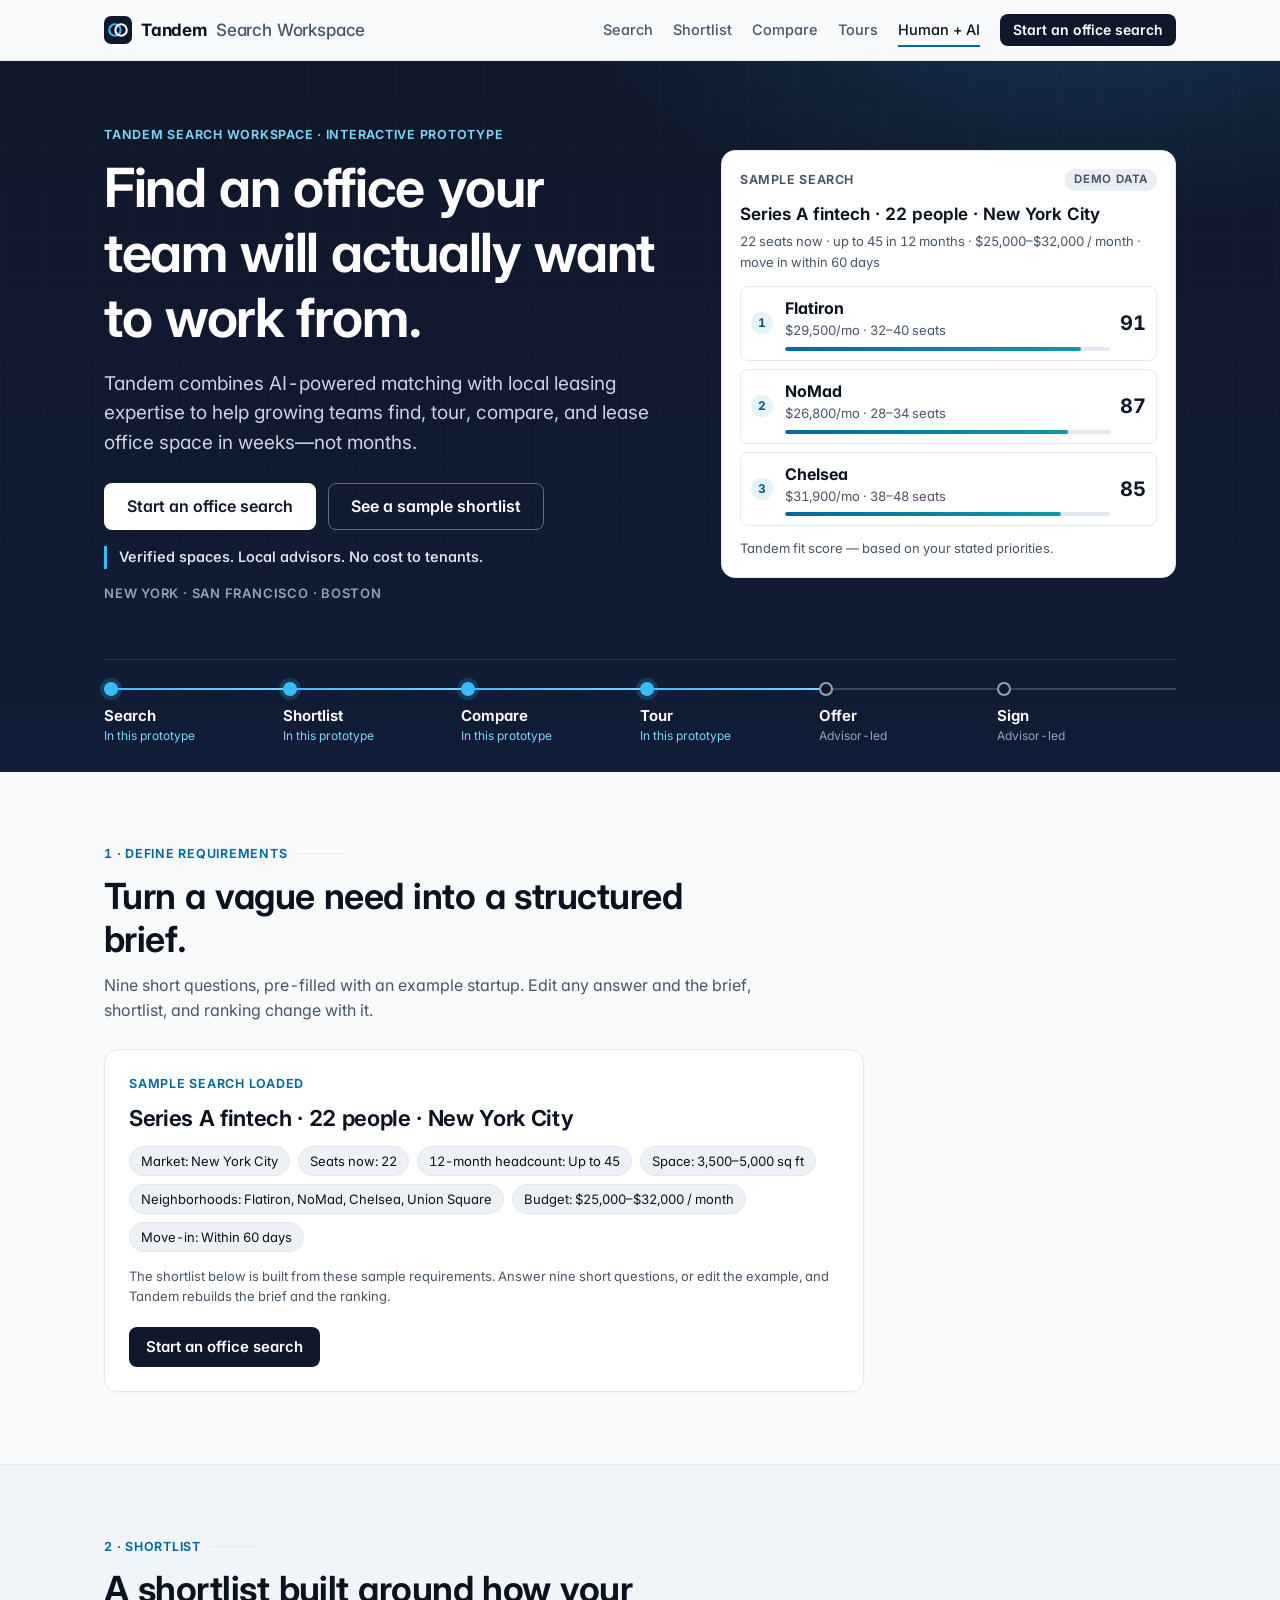
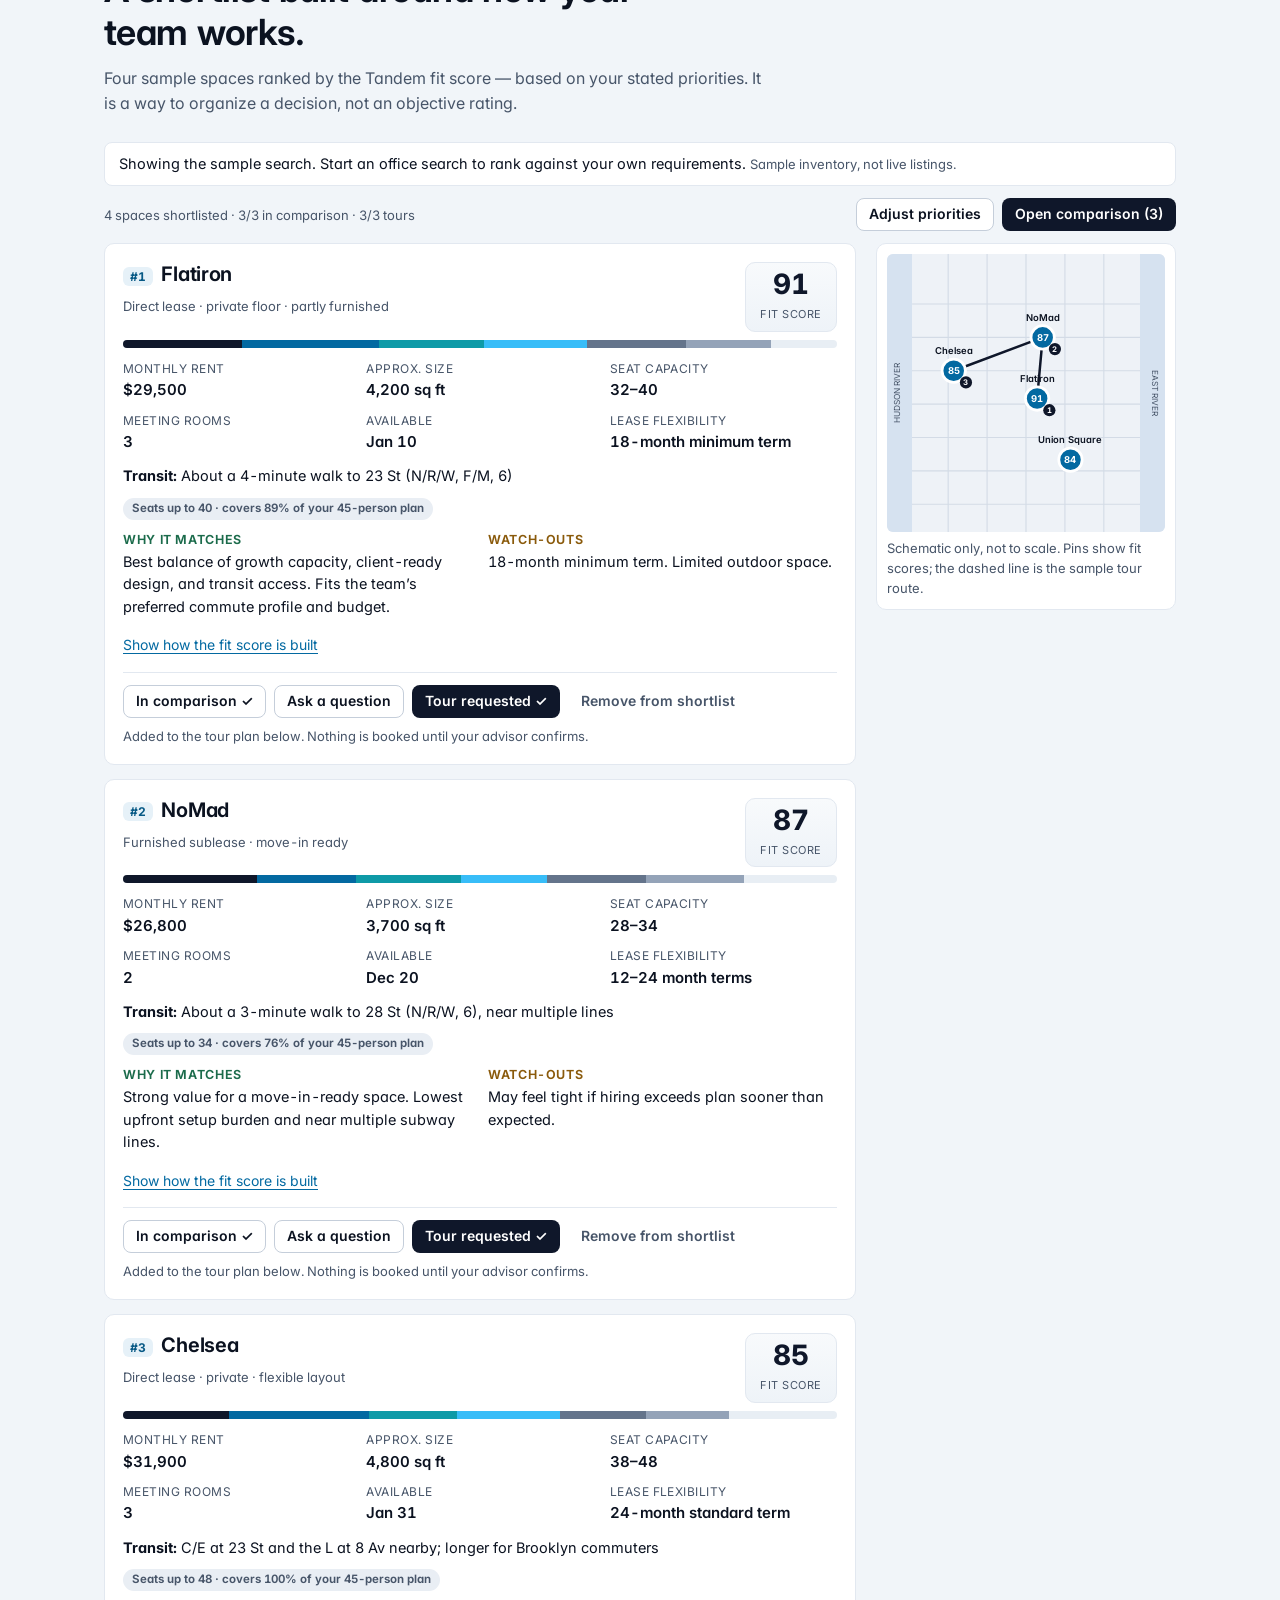
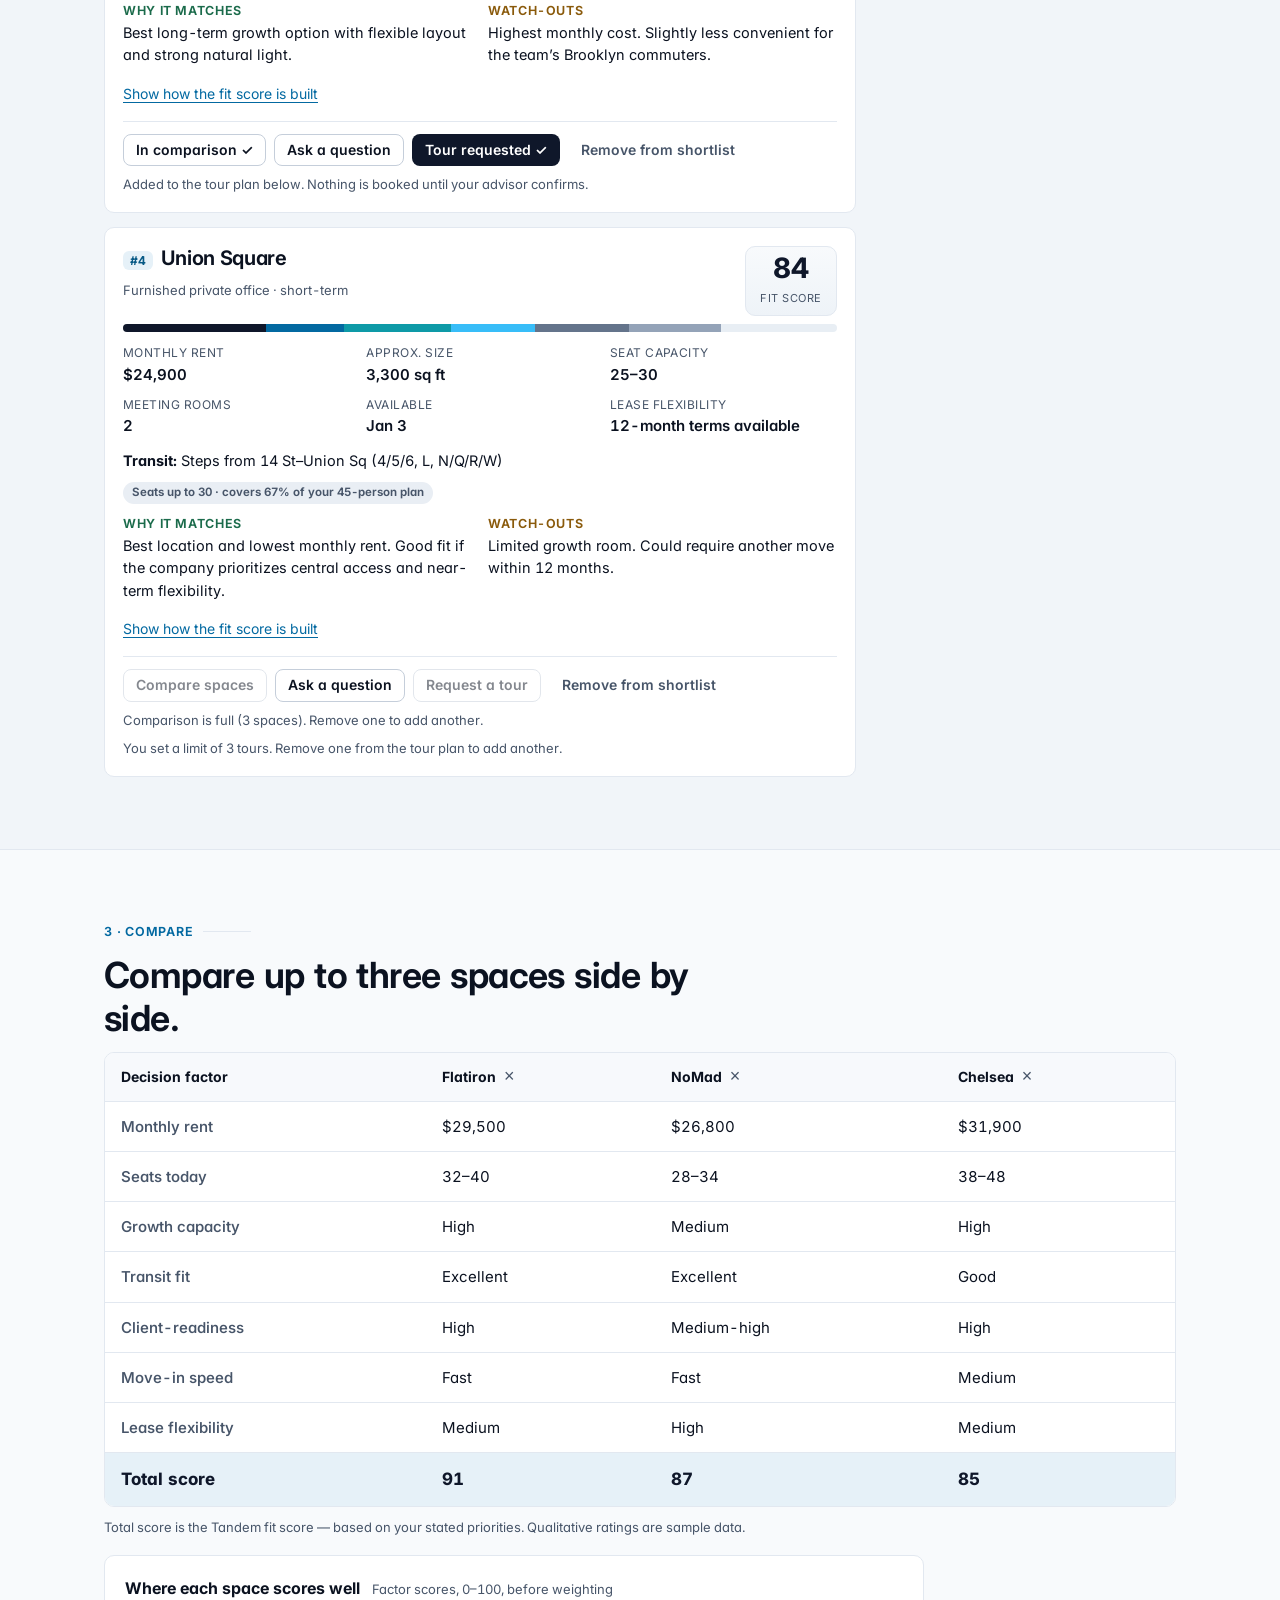
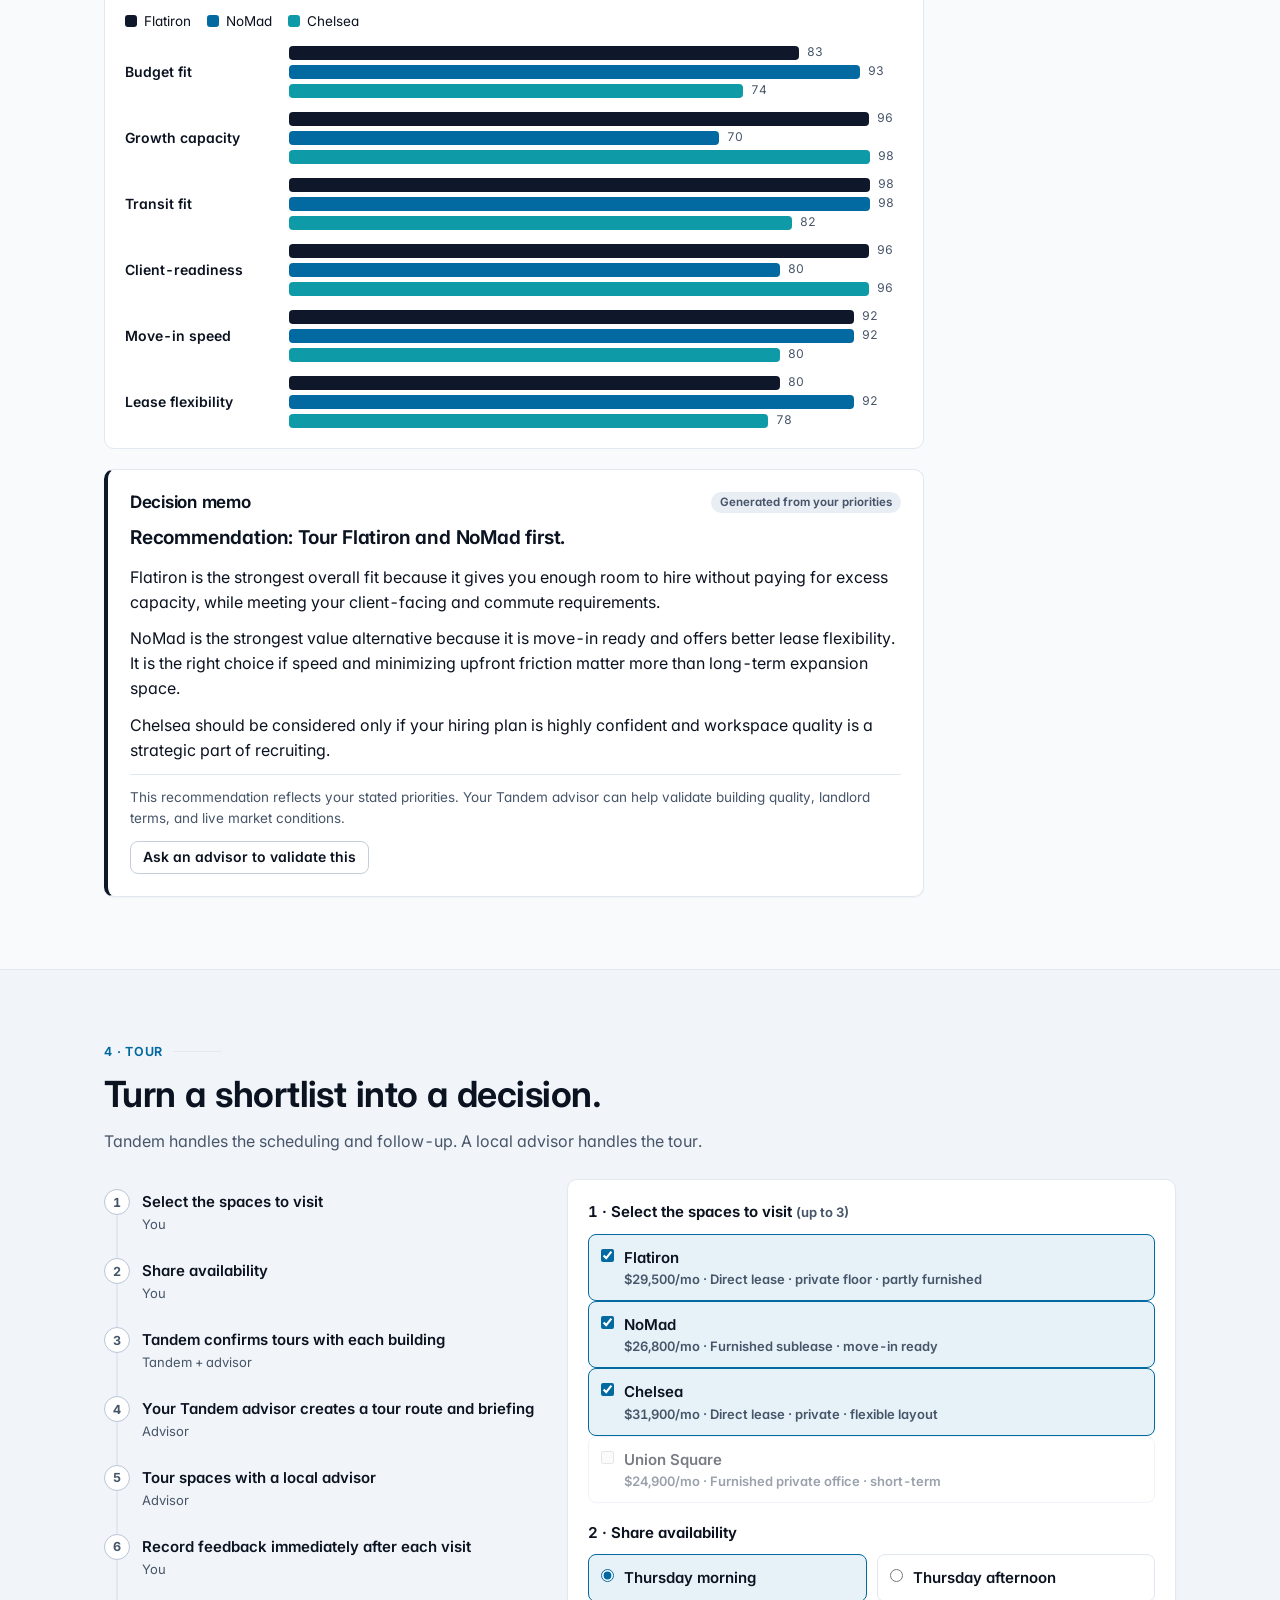
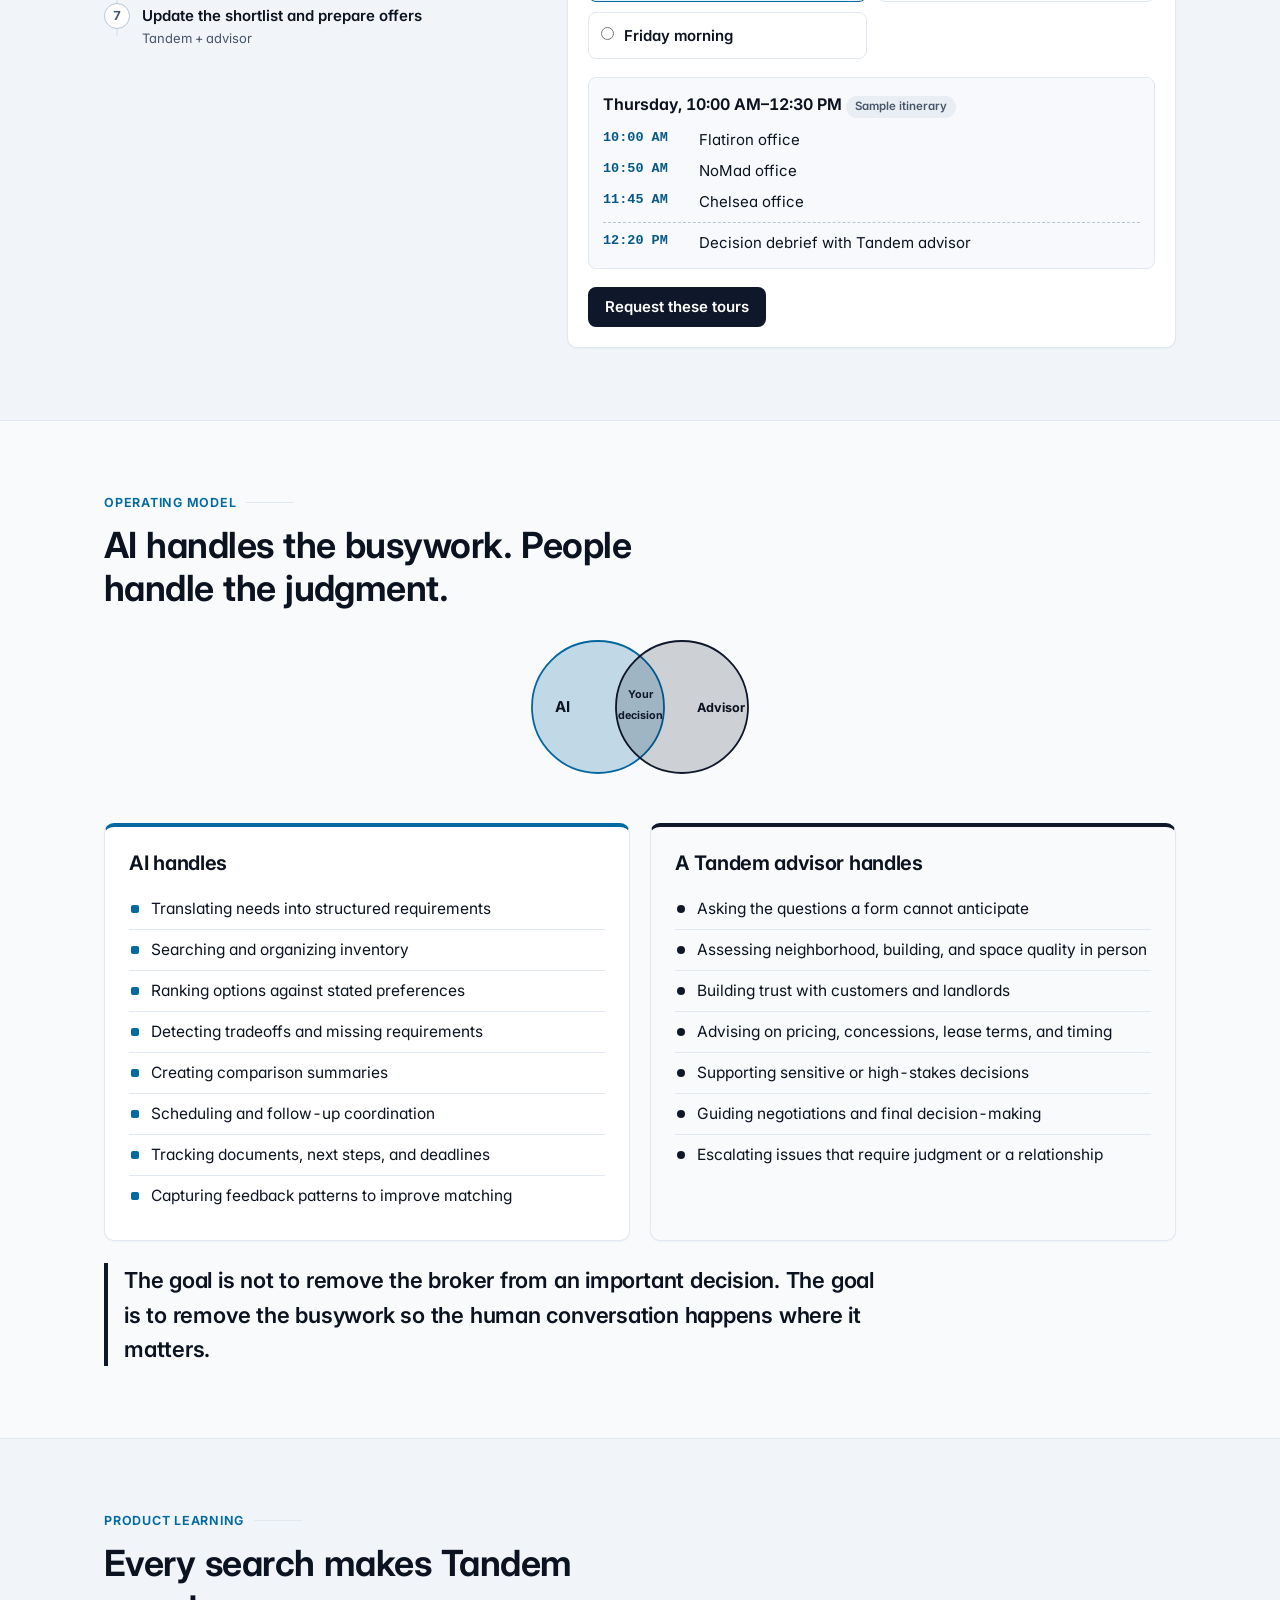
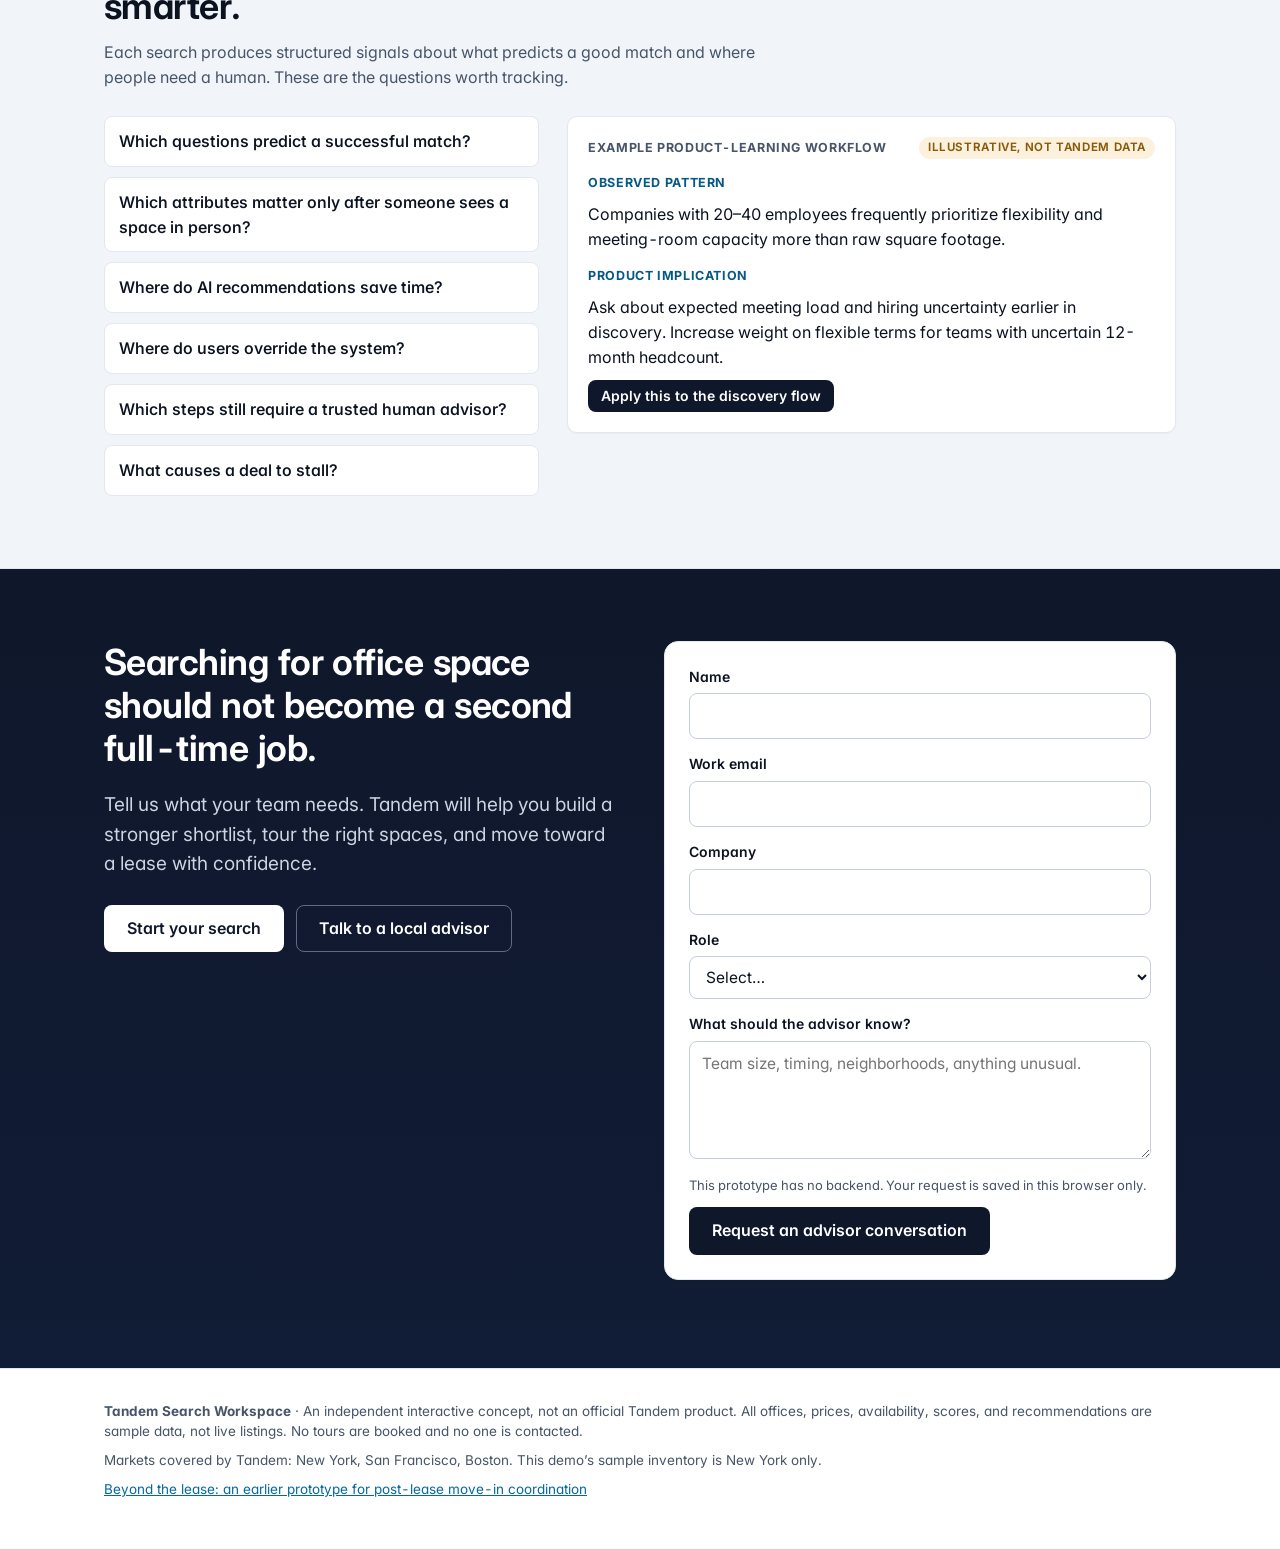
==== commit 7528c7a5: "Polish: dark navy hero, journey strip, animated charts, scroll reveals Adds fx.js (reveal, animated " ====
--- a/index.html
+++ b/index.html
@@ -5,11 +5,14 @@
 <meta name="viewport" content="width=device-width, initial-scale=1">
 <title>Tandem Search Workspace — Find the right office faster</title>
 <meta name="description" content="A prototype workflow for finding, comparing, and touring office space: a shortlist built around how your team works, with a local advisor for the judgment calls. Sample data only.">
-<meta name="theme-color" content="#12294A">
+<meta name="theme-color" content="#0F172A">
 <meta property="og:title" content="Tandem Search Workspace">
 <meta property="og:description" content="Find the right office faster with a shortlist built around how your team works. Interactive prototype with sample data.">
 <meta property="og:type" content="website">
-<link rel="icon" href="data:image/svg+xml,%3Csvg xmlns='http://www.w3.org/2000/svg' viewBox='0 0 32 32'%3E%3Crect width='32' height='32' rx='7' fill='%2312294A'/%3E%3Cpath d='M9 10h14v3.4h-5.2V23h-3.6v-9.6H9z' fill='white'/%3E%3C/svg%3E">
+<link rel="icon" href="data:image/svg+xml,%3Csvg xmlns='http://www.w3.org/2000/svg' viewBox='0 0 32 32'%3E%3Crect width='32' height='32' rx='8' fill='%230F172A'/%3E%3Ccircle cx='12.5' cy='16' r='6.5' fill='none' stroke='%2338BDF8' stroke-width='2.4'/%3E%3Ccircle cx='19.5' cy='16' r='6.5' fill='none' stroke='white' stroke-width='2.4'/%3E%3C/svg%3E">
+<link rel="preconnect" href="https://fonts.googleapis.com">
+<link rel="preconnect" href="https://fonts.gstatic.com" crossorigin>
+<link rel="stylesheet" href="https://fonts.googleapis.com/css2?family=Inter:wght@400;500;600;700&display=swap">
 <link rel="stylesheet" href="css/styles.css">
 </head>
 <body>
@@ -17,7 +20,7 @@
 
 <header class="nav">
   <div class="wrap nav-inner">
-    <a class="brand" href="#top" aria-label="Tandem Search Workspace home"><span class="brand-mark" aria-hidden="true">T</span>Tandem <span class="brand-sub">Search Workspace</span></a>
+    <a class="brand" href="#top" aria-label="Tandem Search Workspace home"><svg class="brand-mark" viewBox="0 0 32 32" aria-hidden="true"><rect width="32" height="32" rx="8" fill="#0F172A"/><circle cx="12.5" cy="16" r="6.5" fill="none" stroke="#38BDF8" stroke-width="2.4"/><circle cx="19.5" cy="16" r="6.5" fill="none" stroke="#fff" stroke-width="2.4"/></svg>Tandem <span class="brand-sub">Search Workspace</span></a>
     <nav aria-label="Primary">
       <a href="#search">Search</a>
       <a href="#shortlist">Shortlist</a>
@@ -35,18 +38,18 @@
 
   <section class="section" id="search" aria-labelledby="search-title">
     <div class="wrap">
-      <p class="eyebrow">1 · Define requirements</p>
+      <div class="sec-head reveal" data-reveal="head-search"><p class="eyebrow">1 · Define requirements</p>
       <h2 id="search-title">Turn a vague need into a structured brief.</h2>
-      <p class="section-lede">Nine short questions, pre-filled with an example startup. Edit any answer and the brief, shortlist, and ranking change with it.</p>
+      <p class="section-lede">Nine short questions, pre-filled with an example startup. Edit any answer and the brief, shortlist, and ranking change with it.</p></div>
       <div id="workspace-mount"></div>
     </div>
   </section>
 
   <section class="section section-alt" id="shortlist" aria-labelledby="sl-title">
     <div class="wrap">
-      <p class="eyebrow">2 · Shortlist</p>
+      <div class="sec-head reveal" data-reveal="head-shortlist"><p class="eyebrow">2 · Shortlist</p>
       <h2 id="sl-title">A shortlist built around how your team works.</h2>
-      <p class="section-lede">Four sample spaces ranked by the Tandem fit score — based on your stated priorities. It is a way to organize a decision, not an objective rating.</p>
+      <p class="section-lede">Four sample spaces ranked by the Tandem fit score — based on your stated priorities. It is a way to organize a decision, not an objective rating.</p></div>
       <div id="sl-toolbar"></div>
       <div id="sl-priorities" hidden></div>
       <div id="sl-body"></div>
@@ -55,34 +58,34 @@
 
   <section class="section" id="compare" aria-labelledby="cmp-title">
     <div class="wrap">
-      <p class="eyebrow">3 · Compare</p>
-      <h2 id="cmp-title">Compare up to three spaces side by side.</h2>
+      <div class="sec-head reveal" data-reveal="head-compare"><p class="eyebrow">3 · Compare</p>
+      <h2 id="cmp-title">Compare up to three spaces side by side.</h2></div>
       <div id="compare-mount"></div>
     </div>
   </section>
 
   <section class="section section-alt" id="tours" aria-labelledby="tour-title">
     <div class="wrap">
-      <p class="eyebrow">4 · Tour</p>
+      <div class="sec-head reveal" data-reveal="head-tours"><p class="eyebrow">4 · Tour</p>
       <h2 id="tour-title">Turn a shortlist into a decision.</h2>
-      <p class="section-lede">Tandem handles the scheduling and follow-up. A local advisor handles the tour.</p>
+      <p class="section-lede">Tandem handles the scheduling and follow-up. A local advisor handles the tour.</p></div>
       <div id="tours-mount"></div>
     </div>
   </section>
 
   <section class="section" id="how" aria-labelledby="how-title">
     <div class="wrap">
-      <p class="eyebrow">Operating model</p>
-      <h2 id="how-title">AI handles the busywork. People handle the judgment.</h2>
+      <div class="sec-head reveal" data-reveal="head-how"><p class="eyebrow">Operating model</p>
+      <h2 id="how-title">AI handles the busywork. People handle the judgment.</h2></div>
       <div id="boundary-mount"></div>
     </div>
   </section>
 
   <section class="section section-alt" id="learning" aria-labelledby="learn-title">
     <div class="wrap">
-      <p class="eyebrow">Product learning</p>
+      <div class="sec-head reveal" data-reveal="head-learning"><p class="eyebrow">Product learning</p>
       <h2 id="learn-title">Every search makes Tandem smarter.</h2>
-      <p class="section-lede">Each search produces structured signals about what predicts a good match and where people need a human. These are the questions worth tracking.</p>
+      <p class="section-lede">Each search produces structured signals about what predicts a good match and where people need a human. These are the questions worth tracking.</p></div>
       <div id="insight-mount"></div>
     </div>
   </section>
@@ -111,11 +114,13 @@
 <footer class="footer">
   <div class="wrap">
     <p><strong>Tandem Search Workspace</strong> · An independent interactive concept, not an official Tandem product. All offices, prices, availability, scores, and recommendations are sample data, not live listings. No tours are booked and no one is contacted.</p>
+    <p>Markets covered by Tandem: New York, San Francisco, Boston. This demo’s sample inventory is New York only.</p>
     <p><a href="move-in/">Beyond the lease: an earlier prototype for post-lease move-in coordination</a></p>
   </div>
 </footer>
 <p id="sr-status" class="sr-only" role="status" aria-live="polite"></p>
 
+<script src="js/fx.js"></script>
 <script src="js/data.js"></script>
 <script src="js/analytics.js"></script>
 <script src="js/model.js"></script>
--- a/css/styles.css
+++ b/css/styles.css
@@ -1,13 +1,13 @@
 :root{
-  --bg:#F4F6F9;
+  --bg:#F8FAFC;
   --surface:#FFFFFF;
-  --ink:#151B26;
-  --muted:#556070;
-  --line:#DCE2EA;
-  --navy:#12294A;
-  --blue:#2D5A99;
-  --blue-dark:#234A80;
-  --blue-soft:#E8EFF8;
+  --ink:#0B1220;
+  --muted:#475569;
+  --line:#E2E8F0;
+  --navy:#0F172A;
+  --blue:#0369A1;
+  --blue-dark:#075985;
+  --blue-soft:#E6F1F8;
   --ok:#1B6B4B;
   --ok-soft:#E4F2EB;
   --warn:#8A5A0B;
@@ -17,7 +17,7 @@
   --map-water:#D6E2F0;
   --map-line:#D3DBE6;
   --radius:10px;
-  --font:-apple-system, BlinkMacSystemFont, "Segoe UI", Roboto, "Helvetica Neue", Arial, sans-serif;
+  --font:Inter, -apple-system, BlinkMacSystemFont, "Segoe UI", Roboto, "Helvetica Neue", Arial, sans-serif;
   --mono:ui-monospace, "SF Mono", Menlo, Consolas, monospace;
 }
 *{box-sizing:border-box; margin:0; padding:0;}
@@ -51,11 +51,11 @@
 .link-btn{background:none; border:0; font:inherit; font-size:14px; color:var(--blue); cursor:pointer; text-decoration:underline; text-underline-offset:3px; padding:4px 0; text-align:left;}
 
 /* Nav */
-.nav{position:sticky; top:0; z-index:20; background:rgba(244,246,249,.95); backdrop-filter:blur(6px); border-bottom:1px solid var(--line);}
+.nav{position:sticky; top:0; z-index:20; background:rgba(248,250,252,.92); backdrop-filter:blur(6px); border-bottom:1px solid var(--line);}
 .nav-inner{display:flex; align-items:center; gap:20px; height:60px;}
 .brand{display:flex; align-items:center; gap:9px; font-weight:700; font-size:17px; color:var(--ink); text-decoration:none; letter-spacing:-0.01em; white-space:nowrap;}
 .brand-sub{font-weight:500; color:var(--muted);}
-.brand-mark{width:26px; height:26px; border-radius:7px; background:var(--navy); color:#fff; display:grid; place-items:center; font-size:15px;}
+.brand-mark{width:28px; height:28px; flex:none;}
 .nav nav{display:flex; gap:20px; margin-left:auto;}
 .nav nav a{color:var(--muted); text-decoration:none; font-size:14.5px; font-weight:500;}
 .nav nav a:hover{color:var(--ink);}
@@ -87,7 +87,7 @@
 
 /* Sections */
 .section{padding:72px 0;}
-.section-alt{background:#EAEFF5; border-top:1px solid var(--line); border-bottom:1px solid var(--line);}
+.section-alt{background:#F1F5F9; border-top:1px solid var(--line); border-bottom:1px solid var(--line);}
 .section h2{font-size:clamp(26px, 3.4vw, 36px); margin-bottom:12px; max-width:26ch;}
 .section-lede{color:var(--muted); max-width:66ch; margin-bottom:26px;}
 .section h2 + :not(.section-lede){margin-top:20px;}
@@ -284,3 +284,164 @@
   *{transition-duration:.01ms !important;}
   .spinner{animation:none; border-top-color:var(--blue);}
 }
+
+
+/* ================= Polish: dark hero, motion, charts ================= */
+:root{
+  --f1:#0F172A; --f2:#0369A1; --f3:#0E9AA7; --f4:#38BDF8; --f5:#64748B; --f6:#94A3B8;
+  --ease:cubic-bezier(.2,.7,.2,1);
+}
+body{font-feature-settings:"tnum" 1, "cv11" 1;}
+.nav{transition:box-shadow .2s ease, background .2s ease;}
+.nav.scrolled{box-shadow:0 1px 0 var(--line), 0 6px 18px -12px rgba(15,23,42,.25);}
+.nav nav a{position:relative; padding:4px 0;}
+.nav nav a::after{content:""; position:absolute; left:0; right:0; bottom:-2px; height:2px; background:var(--blue); transform:scaleX(0); transform-origin:left; transition:transform .25s var(--ease);}
+.nav nav a.active{color:var(--ink);}
+.nav nav a.active::after, .nav nav a:hover::after{transform:scaleX(1);}
+.btn{transition:background .15s ease, border-color .15s ease, transform .15s var(--ease), box-shadow .15s ease;}
+.btn:hover{transform:translateY(-1px);}
+.btn:active{transform:translateY(0);}
+.btn-primary:hover{box-shadow:0 6px 16px -8px rgba(15,23,42,.6);}
+
+/* Section headings */
+.sec-head{margin-bottom:6px;}
+.sec-head .eyebrow{display:flex; align-items:center; gap:10px;}
+.sec-head .eyebrow::after{content:""; height:1px; width:48px; background:var(--line);}
+
+/* Dark hero */
+.hero{position:relative; overflow:hidden; color:#fff; padding:64px 0 0;
+  background:
+    radial-gradient(900px 400px at 85% -10%, rgba(56,189,248,.18), transparent 60%),
+    linear-gradient(180deg, #0F172A 0%, #111C36 100%);}
+.hero::before{content:""; position:absolute; inset:0; pointer-events:none; opacity:.5;
+  background-image:linear-gradient(rgba(255,255,255,.045) 1px, transparent 1px), linear-gradient(90deg, rgba(255,255,255,.045) 1px, transparent 1px);
+  background-size:44px 44px; -webkit-mask-image:linear-gradient(180deg, #000 30%, transparent 95%); mask-image:linear-gradient(180deg, #000 30%, transparent 95%);}
+.hero .wrap{position:relative;}
+.hero .eyebrow{color:#7DD3FC;}
+.hero h1{color:#fff;}
+.hero .lede{color:#CBD5E1;}
+.hero .trust-line{color:#E2E8F0; border-left-color:#38BDF8;}
+.hero .btn-primary{background:#fff; color:#0F172A;}
+.hero .btn-primary:hover{background:#E0F2FE;}
+.hero .btn-secondary{background:transparent; color:#fff; border-color:rgba(255,255,255,.35);}
+.hero .btn-secondary:hover{border-color:#fff; background:rgba(255,255,255,.08);}
+.hero :focus-visible{outline-color:#7DD3FC;}
+.markets{margin-top:14px; font-size:13px; letter-spacing:.06em; text-transform:uppercase; color:#94A3B8; font-weight:600;}
+.hero-copy > *{animation:rise .7s var(--ease) both;}
+.hero-copy > *:nth-child(2){animation-delay:.06s;} .hero-copy > *:nth-child(3){animation-delay:.12s;}
+.hero-copy > *:nth-child(4){animation-delay:.18s;} .hero-copy > *:nth-child(5){animation-delay:.24s;} .hero-copy > *:nth-child(6){animation-delay:.3s;}
+.preview{animation:rise .8s var(--ease) .15s both; box-shadow:0 30px 60px -30px rgba(0,0,0,.6);}
+.preview-list li{animation:rise .6s var(--ease) both; animation-delay:calc(.45s + var(--i) * .1s);}
+.pv-name{min-width:0;}
+.mbar{display:block; height:4px; background:#E2E8F0; border-radius:4px; margin-top:6px; overflow:hidden;}
+.mbar span{display:block; height:100%; background:linear-gradient(90deg, var(--blue), #0E9AA7); border-radius:4px; transition:width 1s var(--ease);}
+@keyframes rise{from{opacity:0; transform:translateY(14px);}to{opacity:1; transform:none;}}
+
+/* Leasing journey strip */
+.journey{display:grid; grid-template-columns:repeat(6, 1fr); gap:0; margin-top:56px; padding:22px 0 26px; border-top:1px solid rgba(255,255,255,.12); position:relative;}
+.journey li{position:relative; padding-top:22px; animation:rise .6s var(--ease) both; animation-delay:calc(.7s + var(--i) * .07s);}
+.journey li::before{content:""; position:absolute; top:6px; left:0; right:0; height:2px; background:rgba(255,255,255,.18);}
+.journey li.j-live::before{background:linear-gradient(90deg, #38BDF8, #7DD3FC);}
+.j-dot{position:absolute; top:0; left:0; width:14px; height:14px; border-radius:50%; background:#38BDF8; box-shadow:0 0 0 4px rgba(56,189,248,.2);}
+.j-human .j-dot{background:#0F172A; border:2px solid #94A3B8; box-shadow:none;}
+.j-name{display:block; font-weight:650; color:#fff; font-size:15px;}
+.j-note{display:block; font-size:12px; color:#94A3B8;}
+.j-live .j-note{color:#7DD3FC;}
+
+/* Reveal on scroll */
+.reveal{opacity:0; transform:translateY(16px); transition:opacity .6s var(--ease), transform .6s var(--ease);}
+.reveal.in{opacity:1; transform:none;}
+.reveal.instant{transition:none;}
+
+/* Cards and surfaces */
+.listing{transition:box-shadow .2s ease, border-color .2s ease, transform .6s var(--ease), opacity .6s var(--ease);}
+.listing:hover{box-shadow:0 14px 30px -20px rgba(15,23,42,.35); border-color:#CBD5E1;}
+.wizard-card, .brief, .tour-panel, .insight, .memo, .form-card, .bcol, .preview{box-shadow:0 1px 2px rgba(15,23,42,.04);}
+.score-box{background:linear-gradient(180deg,#F8FAFC,#EEF3F8);}
+.rank-tag{letter-spacing:.02em;}
+
+/* Score composition bar and factor colors */
+.comp{margin:-4px 0 12px;}
+.comp-track{display:flex; height:8px; background:#E8EEF4; border-radius:6px; overflow:hidden;}
+.seg{display:block; height:100%; transition:width .9s var(--ease);}
+.fdot{display:inline-block; width:9px; height:9px; border-radius:3px; margin-right:8px; vertical-align:middle;}
+.f1{background:var(--f1);} .f2{background:var(--f2);} .f3{background:var(--f3);} .f4{background:var(--f4);} .f5{background:var(--f5);} .f6{background:var(--f6);}
+.bar span{transition:width .8s var(--ease);}
+.breakdown{animation:rise .35s var(--ease) both;}
+.ask, .confirm{animation:rise .35s var(--ease) both;}
+
+/* Factor chart */
+.fchart{background:var(--surface); border:1px solid var(--line); border-radius:var(--radius); padding:20px; margin-top:18px; max-width:820px;}
+.fchart figcaption{display:flex; flex-wrap:wrap; gap:4px 12px; align-items:baseline; margin-bottom:10px;}
+.legend{display:flex; gap:16px; flex-wrap:wrap; margin-bottom:14px; font-size:13.5px;}
+.legend li{display:flex; align-items:center; gap:7px;}
+.swatch{width:12px; height:12px; border-radius:3px; display:inline-block;}
+.frows{display:flex; flex-direction:column; gap:14px;}
+.frow{display:grid; grid-template-columns:150px 1fr; gap:14px; align-items:center;}
+.flabel{font-size:14px; font-weight:600;}
+.fbars{display:flex; flex-direction:column; gap:5px;}
+.fbar{display:flex; align-items:center; gap:8px; height:14px;}
+.fbar .fill{display:block; height:100%; border-radius:4px; min-width:2px; transition:width .9s var(--ease);}
+.fval{font-size:12px; color:var(--muted); font-variant-numeric:tabular-nums; width:26px;}
+
+/* Map motion */
+.pin-g.drop{animation:drop .6s var(--ease) both; animation-delay:calc(var(--i) * .12s); transform-box:fill-box; transform-origin:center;}
+@keyframes drop{from{opacity:0; transform:translateY(-6px) scale(.6);}to{opacity:1; transform:none;}}
+.pulse{fill:var(--blue); opacity:.35; transform-box:fill-box; transform-origin:center; animation:pulse 2.4s ease-out infinite;}
+@keyframes pulse{0%{transform:scale(1); opacity:.4;}80%,100%{transform:scale(2.4); opacity:0;}}
+.route{stroke:var(--navy); stroke-width:.9; stroke-dasharray:1.6 1.2; stroke-linecap:round; stroke-linejoin:round; pathLength:1;}
+.route.draw{stroke-dasharray:1; stroke-dashoffset:1; animation:draw 1.3s var(--ease) .1s forwards;}
+@keyframes draw{to{stroke-dashoffset:0;}}
+
+/* Venn */
+.venn{max-width:360px; margin:0 auto 26px;}
+.venn svg{width:100%; height:auto; overflow:visible;}
+.vc{transition:transform 1s var(--ease) .2s; mix-blend-mode:multiply;}
+.vc-ai{fill:rgba(3,105,161,.22); stroke:var(--blue); stroke-width:.6; transform:translateX(-12px);}
+.vc-human{fill:rgba(15,23,42,.18); stroke:var(--navy); stroke-width:.6; transform:translateX(12px);}
+.venn.in .vc{transform:none;}
+.vt{font-size:5px; font-weight:700; fill:var(--ink); text-anchor:middle; font-family:var(--font);}
+.vt-mid{font-size:3.6px; fill:var(--navy);}
+.bcol li{transition:background .15s ease; }
+.bcol li:hover{background:rgba(3,105,161,.05);}
+
+/* Tour steps connector */
+.tour-steps{position:relative;}
+.tour-steps::before{content:""; position:absolute; left:12px; top:22px; bottom:22px; width:2px; background:var(--line);}
+.tstep{position:relative;}
+.tn{position:relative; z-index:1; transition:background .3s ease, border-color .3s ease, color .3s ease;}
+.tstep-done .tn{animation:pop .4s var(--ease);}
+@keyframes pop{0%{transform:scale(.7);}60%{transform:scale(1.15);}100%{transform:scale(1);}}
+
+/* Dark closing */
+.closing{background:linear-gradient(180deg,#0F172A,#111C36); color:#fff; border-top:0;}
+.closing h2{color:#fff; max-width:22ch;}
+.closing .lede{color:#CBD5E1;}
+.closing .btn-primary{background:#fff; color:#0F172A;}
+.closing .btn-primary:hover{background:#E0F2FE;}
+.closing .btn-secondary{background:transparent; color:#fff; border-color:rgba(255,255,255,.35);}
+.closing .btn-secondary:hover{border-color:#fff; background:rgba(255,255,255,.08);}
+.closing .form-card .btn-primary{background:var(--navy); color:#fff;}
+.closing .form-card .btn-primary:hover{background:#020617;}
+.closing .form-card{color:var(--ink);}
+.closing :focus-visible{outline-color:#7DD3FC;}
+.closing .form-card :focus-visible{outline-color:var(--blue);}
+.footer{background:#fff;}
+
+@media (max-width:960px){ .journey{grid-template-columns:repeat(3, 1fr); row-gap:22px;} .journey li::before{right:6px;} }
+@media (max-width:640px){
+  .hero{padding-top:40px;}
+  .journey{margin-top:36px;}
+  .frow{grid-template-columns:1fr; gap:6px;}
+  .sec-head .eyebrow::after{display:none;}
+}
+@media (prefers-reduced-motion:reduce){
+  .reveal{opacity:1; transform:none;}
+  .hero-copy > *, .preview, .preview-list li, .journey li, .breakdown, .ask, .confirm, .pin-g.drop, .tstep-done .tn{animation:none !important;}
+  .pulse{display:none;}
+  .route.draw{animation:none; stroke-dashoffset:0;}
+  .vc-ai, .vc-human{transform:none;}
+}
+.preview{color:var(--ink);}
+.preview .fine{color:var(--muted);}
+.vt-sm{font-size:4.2px;}
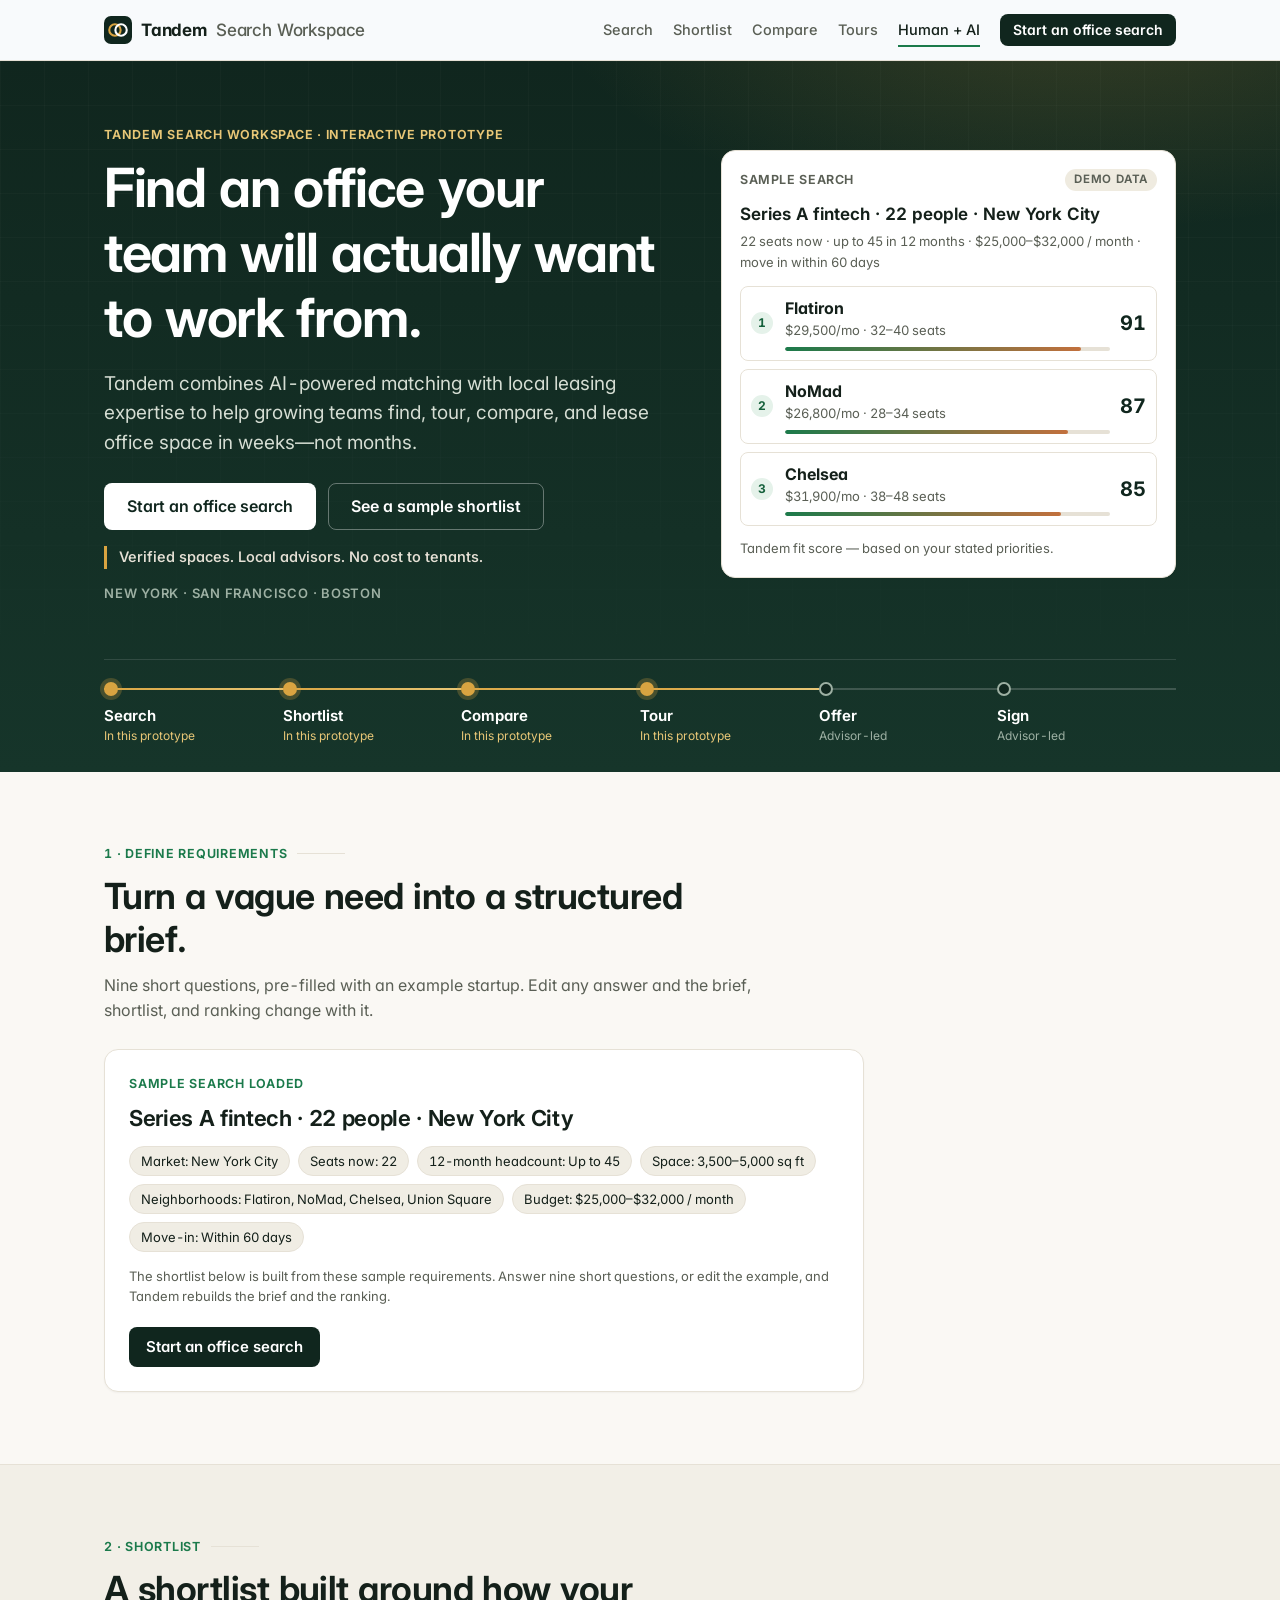
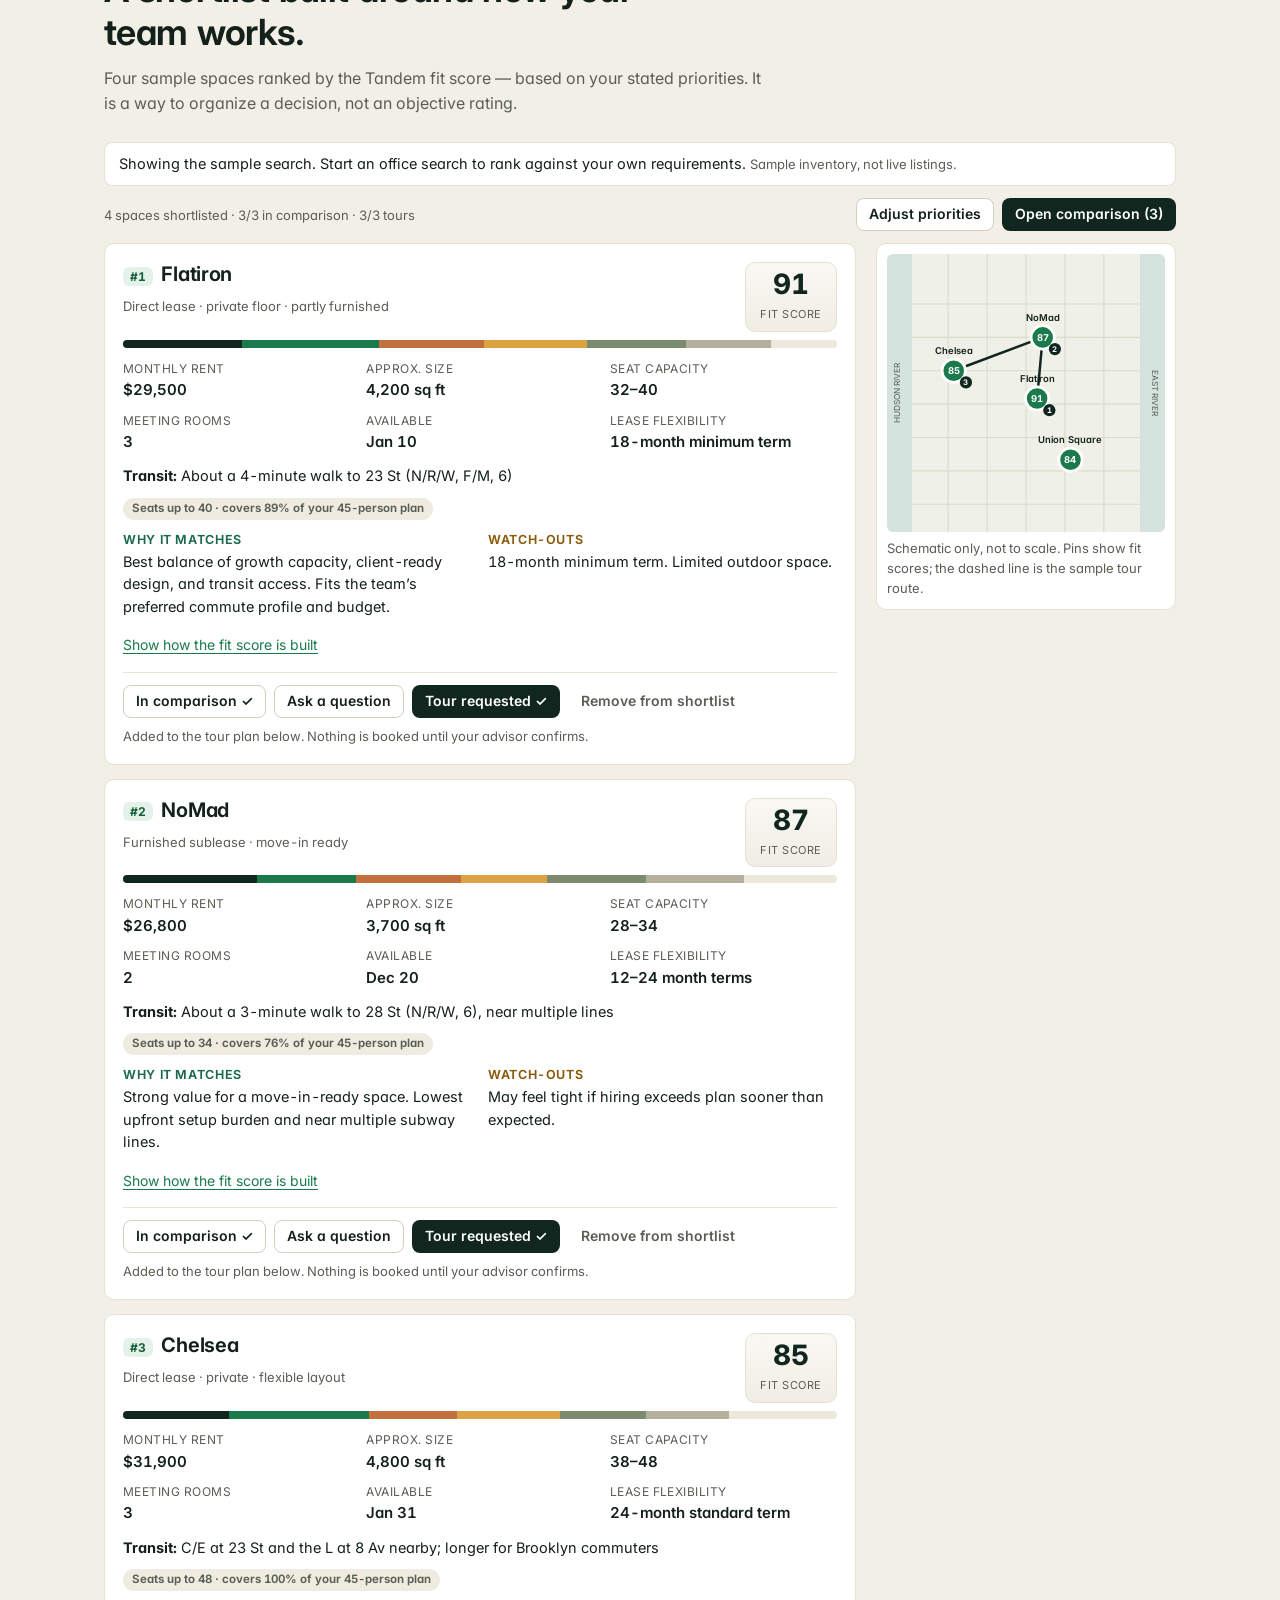
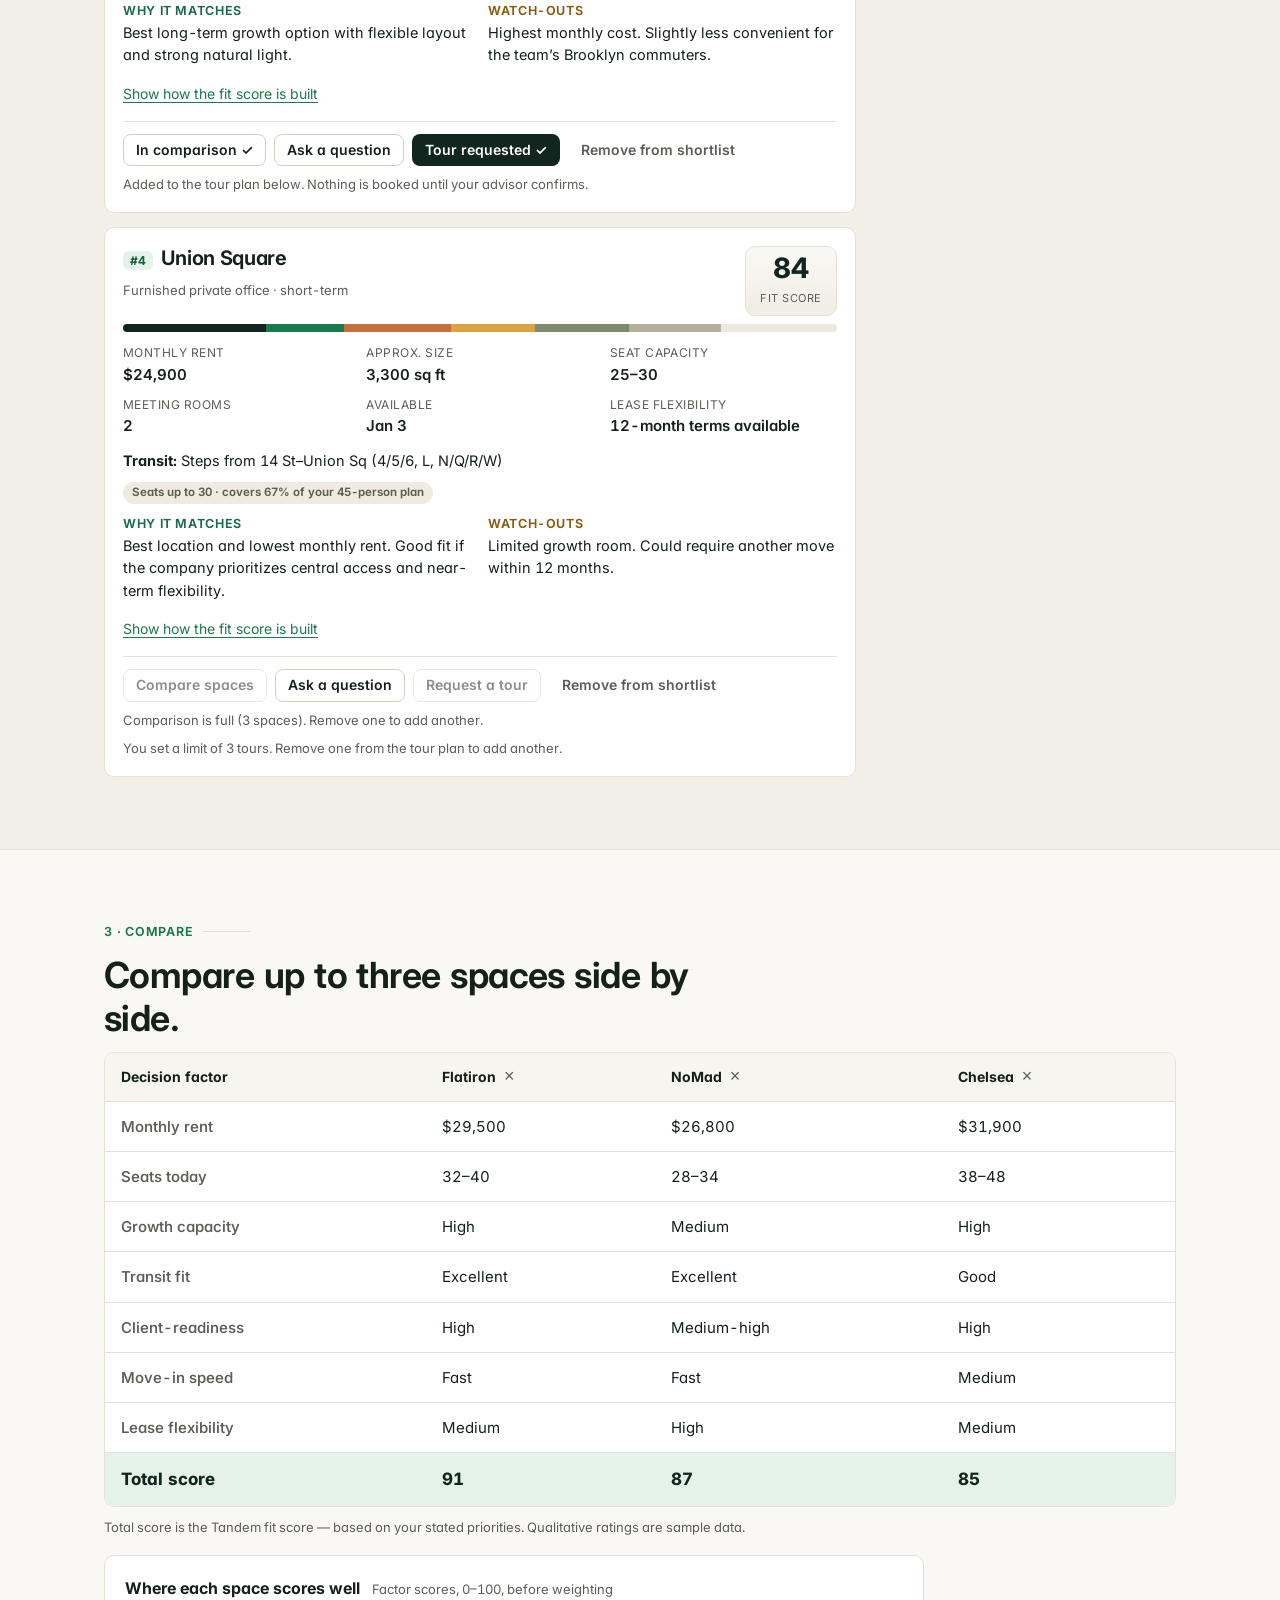
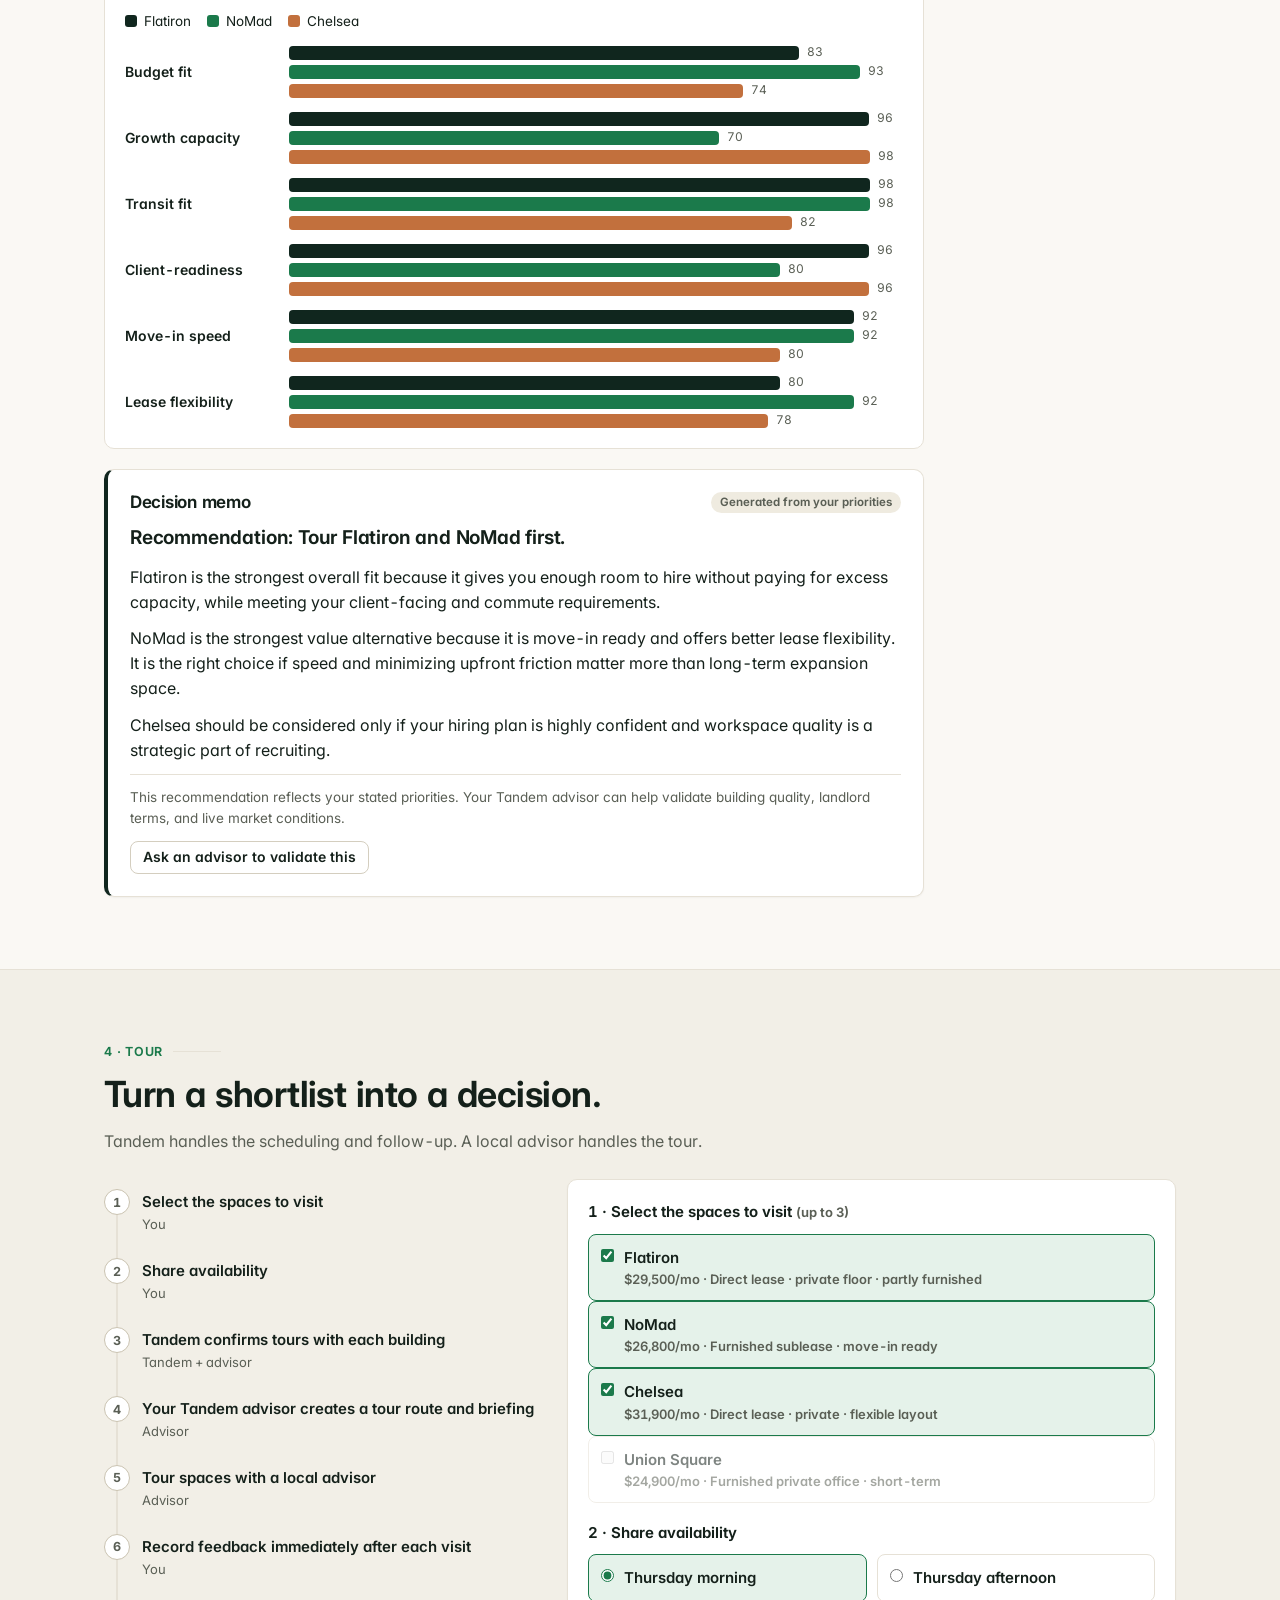
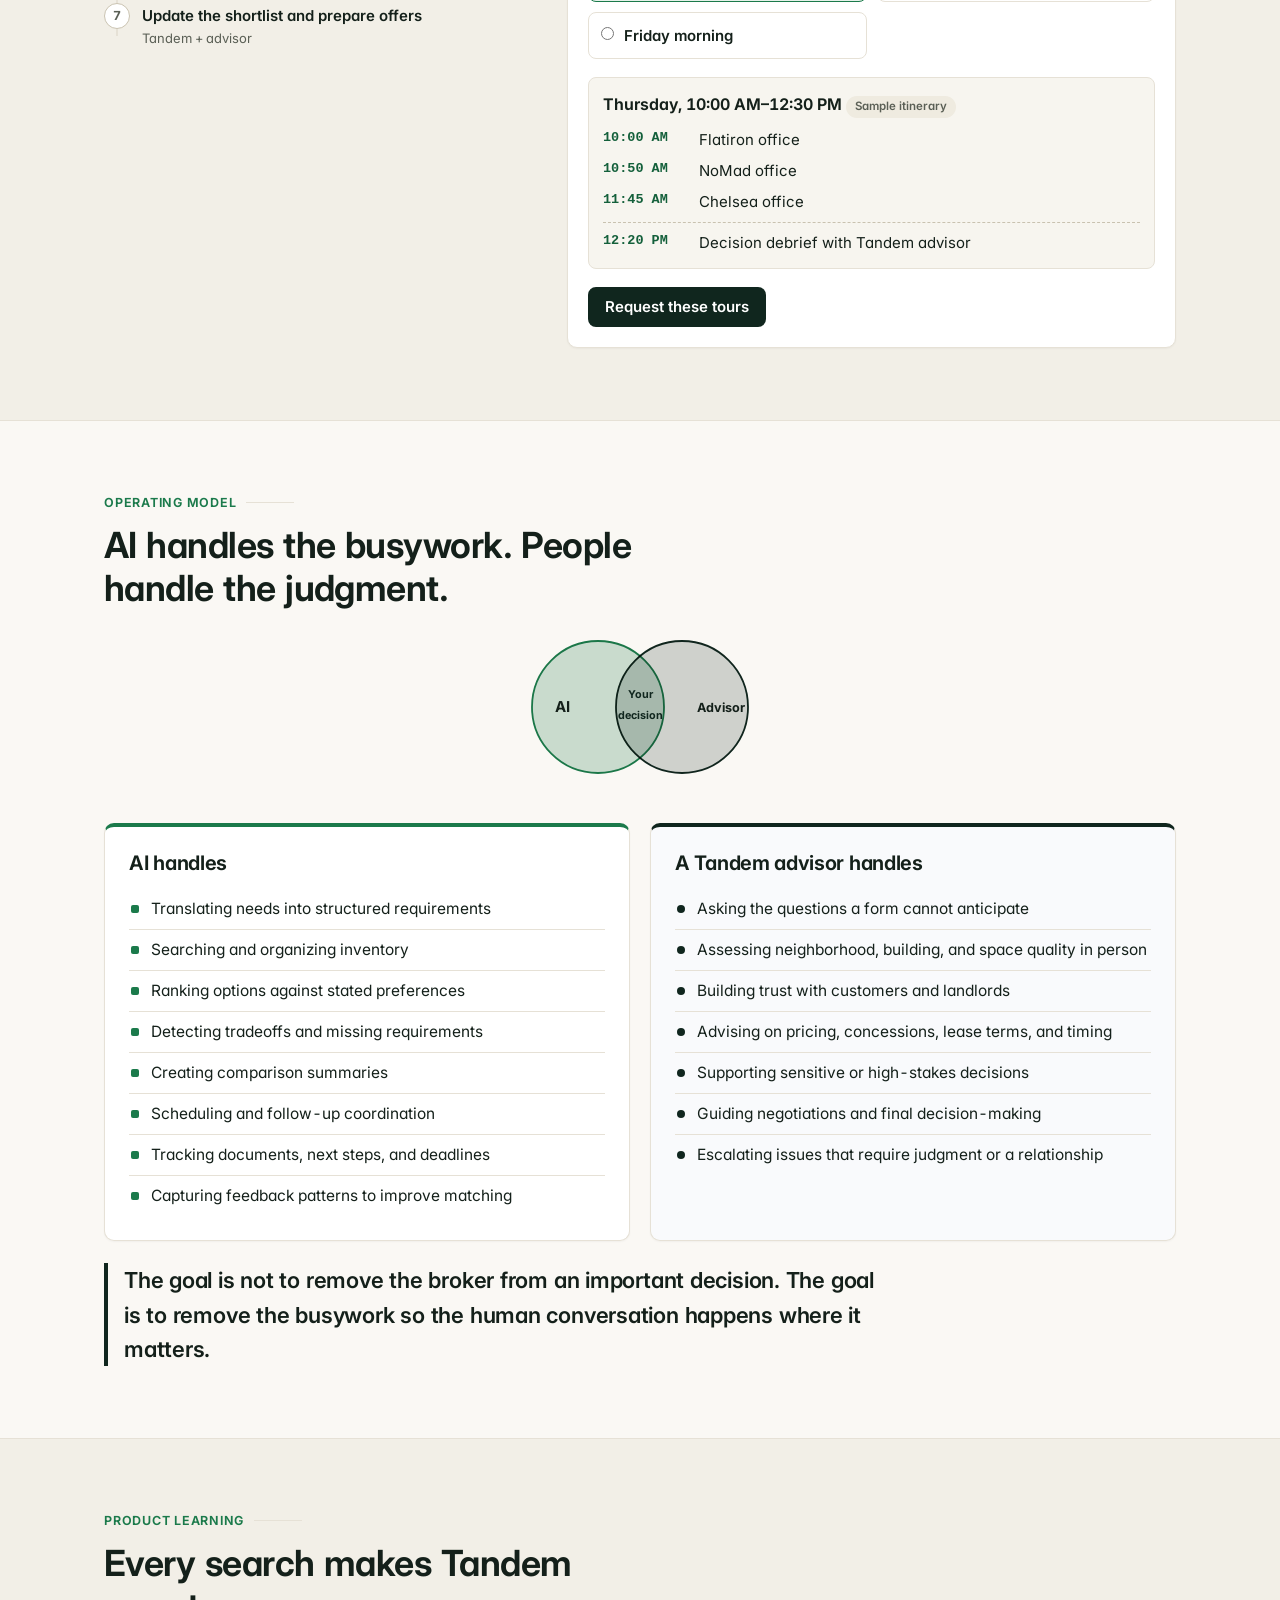
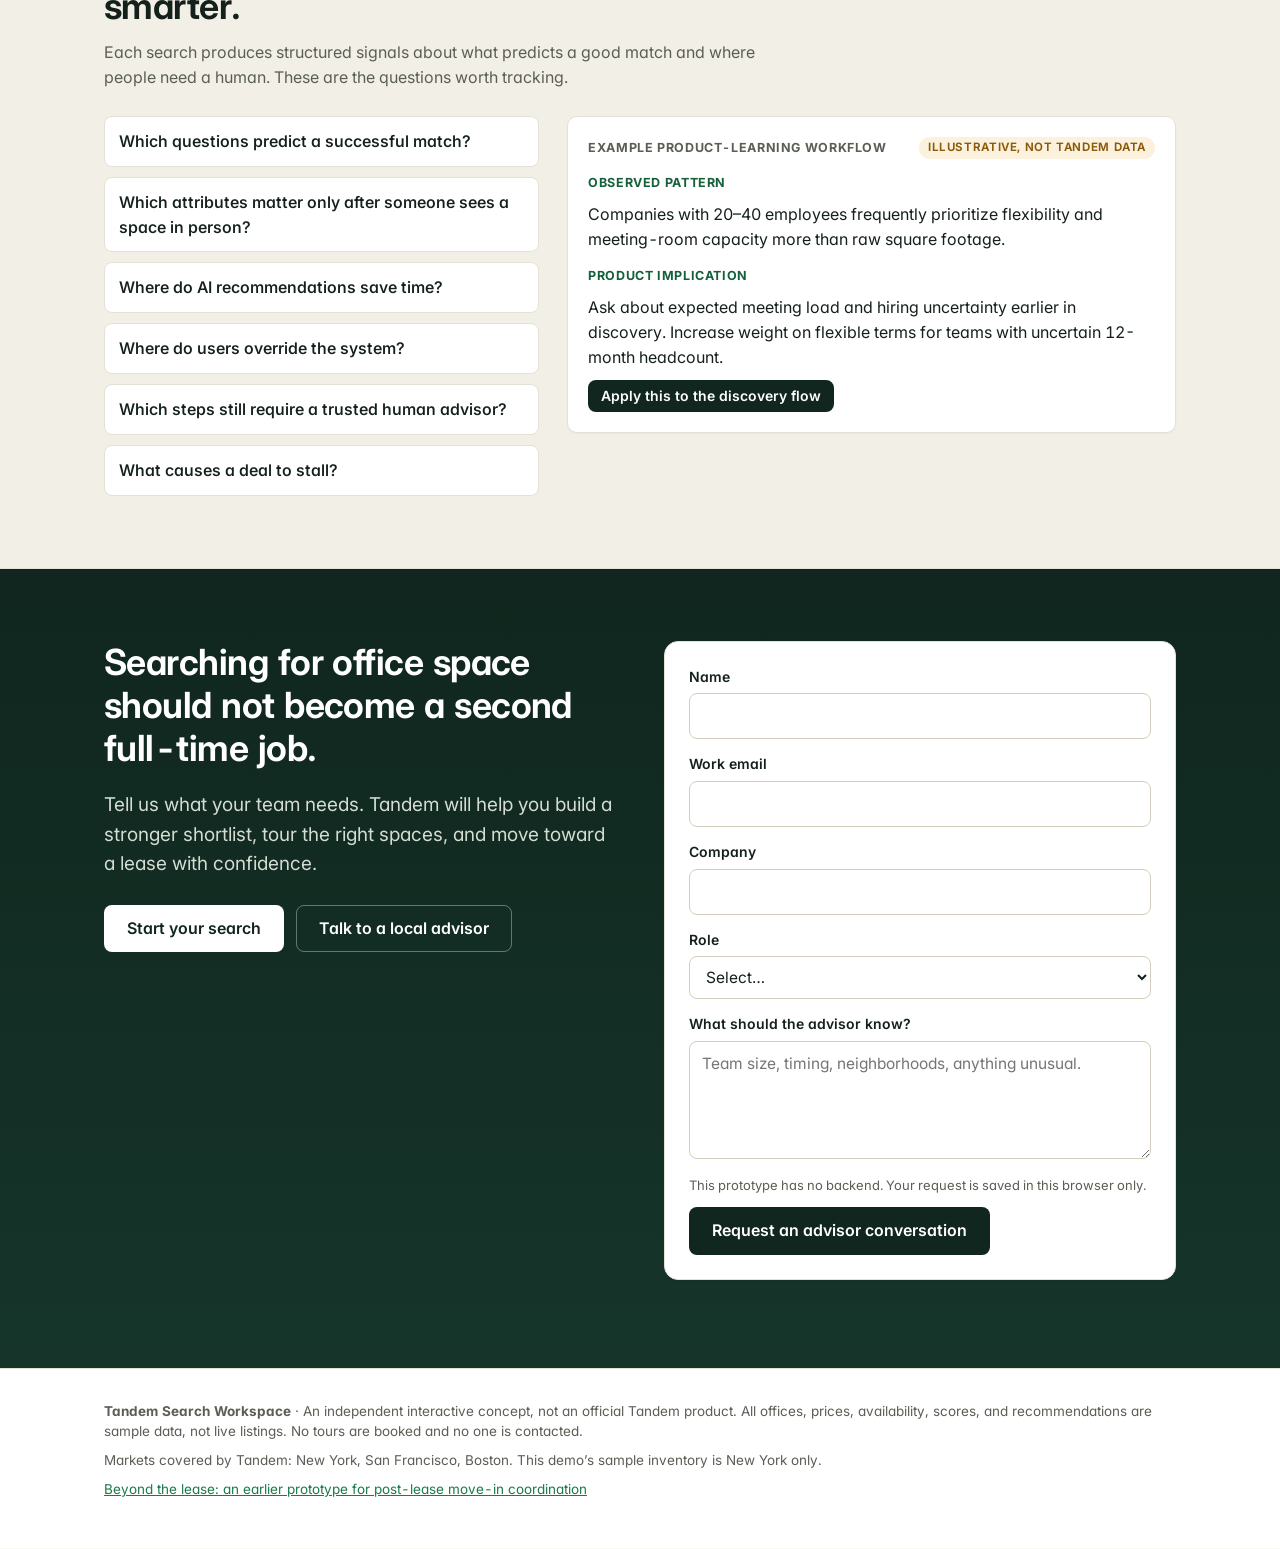
==== commit 1e74b0fa: "Restyle with forest green, gold and copper palette Co-Authored-By: Claude Sonnet 5.5 <noreply@anthro" ====
--- a/index.html
+++ b/index.html
@@ -5,11 +5,11 @@
 <meta name="viewport" content="width=device-width, initial-scale=1">
 <title>Tandem Search Workspace — Find the right office faster</title>
 <meta name="description" content="A prototype workflow for finding, comparing, and touring office space: a shortlist built around how your team works, with a local advisor for the judgment calls. Sample data only.">
-<meta name="theme-color" content="#0F172A">
+<meta name="theme-color" content="#10261E">
 <meta property="og:title" content="Tandem Search Workspace">
 <meta property="og:description" content="Find the right office faster with a shortlist built around how your team works. Interactive prototype with sample data.">
 <meta property="og:type" content="website">
-<link rel="icon" href="data:image/svg+xml,%3Csvg xmlns='http://www.w3.org/2000/svg' viewBox='0 0 32 32'%3E%3Crect width='32' height='32' rx='8' fill='%230F172A'/%3E%3Ccircle cx='12.5' cy='16' r='6.5' fill='none' stroke='%2338BDF8' stroke-width='2.4'/%3E%3Ccircle cx='19.5' cy='16' r='6.5' fill='none' stroke='white' stroke-width='2.4'/%3E%3C/svg%3E">
+<link rel="icon" href="data:image/svg+xml,%3Csvg xmlns='http://www.w3.org/2000/svg' viewBox='0 0 32 32'%3E%3Crect width='32' height='32' rx='8' fill='%2310261E'/%3E%3Ccircle cx='12.5' cy='16' r='6.5' fill='none' stroke='%23D9A441' stroke-width='2.4'/%3E%3Ccircle cx='19.5' cy='16' r='6.5' fill='none' stroke='white' stroke-width='2.4'/%3E%3C/svg%3E">
 <link rel="preconnect" href="https://fonts.googleapis.com">
 <link rel="preconnect" href="https://fonts.gstatic.com" crossorigin>
 <link rel="stylesheet" href="https://fonts.googleapis.com/css2?family=Inter:wght@400;500;600;700&display=swap">
@@ -20,7 +20,7 @@
 
 <header class="nav">
   <div class="wrap nav-inner">
-    <a class="brand" href="#top" aria-label="Tandem Search Workspace home"><svg class="brand-mark" viewBox="0 0 32 32" aria-hidden="true"><rect width="32" height="32" rx="8" fill="#0F172A"/><circle cx="12.5" cy="16" r="6.5" fill="none" stroke="#38BDF8" stroke-width="2.4"/><circle cx="19.5" cy="16" r="6.5" fill="none" stroke="#fff" stroke-width="2.4"/></svg>Tandem <span class="brand-sub">Search Workspace</span></a>
+    <a class="brand" href="#top" aria-label="Tandem Search Workspace home"><svg class="brand-mark" viewBox="0 0 32 32" aria-hidden="true"><rect width="32" height="32" rx="8" fill="#10261E"/><circle cx="12.5" cy="16" r="6.5" fill="none" stroke="#D9A441" stroke-width="2.4"/><circle cx="19.5" cy="16" r="6.5" fill="none" stroke="#fff" stroke-width="2.4"/></svg>Tandem <span class="brand-sub">Search Workspace</span></a>
     <nav aria-label="Primary">
       <a href="#search">Search</a>
       <a href="#shortlist">Shortlist</a>
--- a/css/styles.css
+++ b/css/styles.css
@@ -1,21 +1,21 @@
 :root{
-  --bg:#F8FAFC;
+  --bg:#FAF8F4;
   --surface:#FFFFFF;
-  --ink:#0B1220;
-  --muted:#475569;
-  --line:#E2E8F0;
-  --navy:#0F172A;
-  --blue:#0369A1;
-  --blue-dark:#075985;
-  --blue-soft:#E6F1F8;
+  --ink:#14201A;
+  --muted:#5A5F55;
+  --line:#E6E1D6;
+  --navy:#10261E;
+  --blue:#1B7A4B;
+  --blue-dark:#14603B;
+  --blue-soft:#E5F2EA;
   --ok:#1B6B4B;
   --ok-soft:#E4F2EB;
   --warn:#8A5A0B;
   --warn-soft:#FBF1DC;
   --bad:#A32F2F;
-  --map-bg:#EEF2F7;
-  --map-water:#D6E2F0;
-  --map-line:#D3DBE6;
+  --map-bg:#EFF1E8;
+  --map-water:#D4E3DE;
+  --map-line:#DCDACB;
   --radius:10px;
   --font:Inter, -apple-system, BlinkMacSystemFont, "Segoe UI", Roboto, "Helvetica Neue", Arial, sans-serif;
   --mono:ui-monospace, "SF Mono", Menlo, Consolas, monospace;
@@ -40,7 +40,7 @@
 .btn{font:inherit; font-weight:600; font-size:15px; border-radius:8px; padding:10px 16px; border:1px solid transparent; cursor:pointer; text-decoration:none; display:inline-flex; align-items:center; justify-content:center; line-height:1.2; transition:background .15s ease, border-color .15s ease;}
 .btn-primary{background:var(--navy); color:#fff;}
 .btn-primary:hover{background:#0C1E38;}
-.btn-secondary{background:var(--surface); color:var(--ink); border-color:#C5CEDA;}
+.btn-secondary{background:var(--surface); color:var(--ink); border-color:#D4CEBF;}
 .btn-secondary:hover{border-color:var(--navy);}
 .btn-quiet{background:transparent; color:var(--muted); border-color:transparent;}
 .btn-quiet:hover{color:var(--bad);}
@@ -63,12 +63,12 @@
 /* Chips, badges, tags */
 .eyebrow{font-size:12.5px; font-weight:650; letter-spacing:.06em; text-transform:uppercase; color:var(--blue); margin-bottom:12px;}
 .chips{display:flex; gap:8px; flex-wrap:wrap;}
-.chip{display:inline-block; font-size:13px; background:#EDF1F6; border:1px solid var(--line); border-radius:999px; padding:4px 11px; color:var(--ink);}
+.chip{display:inline-block; font-size:13px; background:#F0EDE4; border:1px solid var(--line); border-radius:999px; padding:4px 11px; color:var(--ink);}
 .badge{display:inline-block; font-size:11.5px; font-weight:650; padding:2px 9px; border-radius:999px; vertical-align:middle;}
-.badge-muted{background:#E9EEF4; color:var(--muted);}
+.badge-muted{background:#EFEBE0; color:var(--muted);}
 .badge-warn{background:var(--warn-soft); color:var(--warn);}
 .badge-accent{background:var(--blue-soft); color:var(--blue-dark);}
-.tag{display:inline-block; font-size:11.5px; font-weight:600; color:var(--muted); background:#E9EEF4; border-radius:999px; padding:2px 9px;}
+.tag{display:inline-block; font-size:11.5px; font-weight:600; color:var(--muted); background:#EFEBE0; border-radius:999px; padding:2px 9px;}
 
 /* Hero */
 .hero{padding:56px 0 64px;}
@@ -87,7 +87,7 @@
 
 /* Sections */
 .section{padding:72px 0;}
-.section-alt{background:#F1F5F9; border-top:1px solid var(--line); border-bottom:1px solid var(--line);}
+.section-alt{background:#F2EFE7; border-top:1px solid var(--line); border-bottom:1px solid var(--line);}
 .section h2{font-size:clamp(26px, 3.4vw, 36px); margin-bottom:12px; max-width:26ch;}
 .section-lede{color:var(--muted); max-width:66ch; margin-bottom:26px;}
 .section h2 + :not(.section-lede){margin-top:20px;}
@@ -98,7 +98,7 @@
 .wizard-card h3:focus{outline:none;}
 .wizard-top{margin-bottom:16px;}
 .step-count{font-size:13px; font-weight:600; color:var(--muted); margin-bottom:8px;}
-.progress{height:4px; background:#E3E9F0; border-radius:4px; overflow:hidden;}
+.progress{height:4px; background:#E8E3D6; border-radius:4px; overflow:hidden;}
 .progress span{display:block; height:100%; background:var(--blue); transition:width .25s ease;}
 .q-body{margin:18px 0 6px;}
 .choice-grid{display:grid; grid-template-columns:repeat(auto-fill, minmax(220px,1fr)); gap:10px;}
@@ -110,7 +110,7 @@
 .wizard-actions{display:flex; justify-content:space-between; gap:12px; flex-wrap:wrap; align-items:center; margin-top:20px;}
 .wizard-actions > div{display:flex; gap:10px; flex-wrap:wrap;}
 .generating{display:flex; align-items:center; gap:12px; color:var(--muted);}
-.spinner{width:16px; height:16px; border:2px solid #C9D6E8; border-top-color:var(--blue); border-radius:50%; animation:spin .8s linear infinite;}
+.spinner{width:16px; height:16px; border:2px solid #C7DDCF; border-top-color:var(--blue); border-radius:50%; animation:spin .8s linear infinite;}
 @keyframes spin{to{transform:rotate(360deg);}}
 .intro .chips{margin:14px 0;}
 
@@ -131,7 +131,7 @@
 
 /* Shortlist */
 .sl-banner{font-size:14.5px; background:var(--surface); border:1px solid var(--line); border-radius:8px; padding:10px 14px; margin-bottom:12px;}
-.sl-live{border-color:#B9CCE6; background:var(--blue-soft);}
+.sl-live{border-color:#A9CDB8; background:var(--blue-soft);}
 .sl-controls{display:flex; justify-content:space-between; align-items:center; gap:12px; flex-wrap:wrap; margin-bottom:12px;}
 .sl-buttons{display:flex; gap:8px; flex-wrap:wrap;}
 .removed{display:flex; gap:8px; align-items:center; flex-wrap:wrap; margin-bottom:12px;}
@@ -150,7 +150,7 @@
 .listing-head h3{font-size:20px; display:inline;}
 .rank-tag{font-size:12px; font-weight:700; color:var(--blue-dark); background:var(--blue-soft); border-radius:6px; padding:2px 7px; margin-right:8px; vertical-align:middle;}
 .listing-head p{margin-top:4px;}
-.score-box{text-align:center; border:1px solid var(--line); border-radius:10px; padding:6px 14px; background:#F7F9FC; min-width:76px;}
+.score-box{text-align:center; border:1px solid var(--line); border-radius:10px; padding:6px 14px; background:#F7F5EF; min-width:76px;}
 .score-num{display:block; font-size:28px; font-weight:750; color:var(--navy); line-height:1.1; font-variant-numeric:tabular-nums;}
 .score-lbl{font-size:11px; text-transform:uppercase; letter-spacing:.05em; color:var(--muted);}
 .facts{display:grid; grid-template-columns:repeat(3, minmax(0,1fr)); gap:10px 16px; margin-bottom:12px;}
@@ -165,20 +165,20 @@
 .why-grid p{font-size:14.5px;}
 .listing-actions{display:flex; gap:8px; flex-wrap:wrap; margin-top:12px; padding-top:12px; border-top:1px solid var(--line);}
 .listing .fine{margin-top:8px;}
-.breakdown{margin:10px 0 4px; padding:12px; background:#F7F9FC; border:1px solid var(--line); border-radius:8px;}
+.breakdown{margin:10px 0 4px; padding:12px; background:#F7F5EF; border:1px solid var(--line); border-radius:8px;}
 table.mini{width:100%; border-collapse:collapse; font-size:13.5px; margin-top:8px;}
 .mini th, .mini td{padding:6px 8px; text-align:left; border-bottom:1px solid var(--line); font-weight:500;}
 .mini thead th{font-size:12px; color:var(--muted); font-weight:650;}
-.bar{display:inline-block; width:70px; height:6px; background:#E3E9F0; border-radius:4px; vertical-align:middle; margin-right:6px; overflow:hidden;}
+.bar{display:inline-block; width:70px; height:6px; background:#E8E3D6; border-radius:4px; vertical-align:middle; margin-right:6px; overflow:hidden;}
 .bar span{display:block; height:100%; background:var(--blue);}
-.ask{margin-top:12px; padding:12px; background:#F7F9FC; border:1px solid var(--line); border-radius:8px; display:flex; flex-direction:column; gap:8px;}
+.ask{margin-top:12px; padding:12px; background:#F7F5EF; border:1px solid var(--line); border-radius:8px; display:flex; flex-direction:column; gap:8px;}
 .ask label{font-size:13px; font-weight:600;}
 .map{background:var(--surface); border:1px solid var(--line); border-radius:var(--radius); padding:10px;}
 .map svg{width:100%; height:auto; display:block; border-radius:6px;}
 .map figcaption{margin-top:6px;}
 
 /* Inputs */
-input, select, textarea{font:inherit; font-size:15.5px; padding:10px 12px; border:1px solid #C5CEDA; border-radius:8px; background:#fff; color:var(--ink); width:100%;}
+input, select, textarea{font:inherit; font-size:15.5px; padding:10px 12px; border:1px solid #D4CEBF; border-radius:8px; background:#fff; color:var(--ink); width:100%;}
 input[type=radio], input[type=checkbox], input[type=range]{width:auto; padding:0;}
 input[type=range]{width:100%;}
 input:focus, select:focus, textarea:focus{outline:2px solid var(--blue); outline-offset:1px; border-color:var(--blue);}
@@ -192,7 +192,7 @@
 .table-wrap{overflow-x:auto; border:1px solid var(--line); border-radius:var(--radius); background:var(--surface); margin-bottom:10px;}
 table.compare{width:100%; border-collapse:collapse; min-width:560px; font-size:15px;}
 .compare th, .compare td{padding:13px 16px; text-align:left; border-bottom:1px solid var(--line);}
-.compare thead th{background:#F7F9FC; font-size:14px; font-weight:700;}
+.compare thead th{background:#F7F5EF; font-size:14px; font-weight:700;}
 .compare tbody th{font-weight:550; color:var(--muted); width:30%;}
 .compare tr.total th, .compare tr.total td{font-weight:750; color:var(--navy); font-size:17px; background:var(--blue-soft); border-bottom:0;}
 .x-btn{border:0; background:none; font-size:18px; line-height:1; color:var(--muted); cursor:pointer; margin-left:8px; border-radius:50%;}
@@ -209,19 +209,19 @@
 .tour-grid{display:grid; grid-template-columns:minmax(0,5fr) minmax(0,7fr); gap:28px; align-items:start;}
 .tour-steps{display:flex; flex-direction:column; gap:4px; position:relative;}
 .tstep{display:flex; gap:12px; padding:10px 0;}
-.tn{flex:none; width:26px; height:26px; border-radius:50%; border:1.5px solid #B8C4D4; background:#fff; display:grid; place-items:center; font-size:12.5px; font-weight:700; color:var(--muted);}
+.tn{flex:none; width:26px; height:26px; border-radius:50%; border:1.5px solid #C9C2B0; background:#fff; display:grid; place-items:center; font-size:12.5px; font-weight:700; color:var(--muted);}
 .tstep-done .tn{background:var(--ok); border-color:var(--ok); color:#fff;}
 .tstep-pending .tn{border-color:var(--warn); color:var(--warn);}
 .tstep strong{font-size:15px; font-weight:600;}
 .tour-panel{background:var(--surface); border:1px solid var(--line); border-radius:var(--radius); padding:20px; display:flex; flex-direction:column; gap:18px;}
 fieldset{border:0;}
 legend{font-weight:650; font-size:15px; margin-bottom:10px;}
-.itinerary{border:1px solid var(--line); border-radius:8px; padding:14px; background:#F7F9FC;}
+.itinerary{border:1px solid var(--line); border-radius:8px; padding:14px; background:#F7F5EF;}
 .itin-head{font-weight:650; margin-bottom:10px;}
 .itinerary ol{display:flex; flex-direction:column; gap:8px;}
 .itinerary li{display:grid; grid-template-columns:86px 1fr; gap:10px; font-size:15px;}
 .time{font-family:var(--mono); font-size:13.5px; color:var(--blue-dark); font-weight:600;}
-.debrief{border-top:1px dashed #B8C4D4; padding-top:8px;}
+.debrief{border-top:1px dashed #C9C2B0; padding-top:8px;}
 .confirm{border:1.5px solid var(--ok); background:var(--ok-soft); border-radius:8px; padding:16px;}
 .confirm h4{font-size:17px; color:var(--ok); margin-bottom:4px;}
 .confirm p{margin-bottom:8px;}
@@ -288,12 +288,12 @@
 
 /* ================= Polish: dark hero, motion, charts ================= */
 :root{
-  --f1:#0F172A; --f2:#0369A1; --f3:#0E9AA7; --f4:#38BDF8; --f5:#64748B; --f6:#94A3B8;
+  --f1:#10261E; --f2:#1B7A4B; --f3:#C2703D; --f4:#D9A441; --f5:#7C8B6F; --f6:#B5AF9E;
   --ease:cubic-bezier(.2,.7,.2,1);
 }
 body{font-feature-settings:"tnum" 1, "cv11" 1;}
 .nav{transition:box-shadow .2s ease, background .2s ease;}
-.nav.scrolled{box-shadow:0 1px 0 var(--line), 0 6px 18px -12px rgba(15,23,42,.25);}
+.nav.scrolled{box-shadow:0 1px 0 var(--line), 0 6px 18px -12px rgba(16,38,30,.25);}
 .nav nav a{position:relative; padding:4px 0;}
 .nav nav a::after{content:""; position:absolute; left:0; right:0; bottom:-2px; height:2px; background:var(--blue); transform:scaleX(0); transform-origin:left; transition:transform .25s var(--ease);}
 .nav nav a.active{color:var(--ink);}
@@ -301,7 +301,7 @@
 .btn{transition:background .15s ease, border-color .15s ease, transform .15s var(--ease), box-shadow .15s ease;}
 .btn:hover{transform:translateY(-1px);}
 .btn:active{transform:translateY(0);}
-.btn-primary:hover{box-shadow:0 6px 16px -8px rgba(15,23,42,.6);}
+.btn-primary:hover{box-shadow:0 6px 16px -8px rgba(16,38,30,.6);}
 
 /* Section headings */
 .sec-head{margin-bottom:6px;}
@@ -311,42 +311,42 @@
 /* Dark hero */
 .hero{position:relative; overflow:hidden; color:#fff; padding:64px 0 0;
   background:
-    radial-gradient(900px 400px at 85% -10%, rgba(56,189,248,.18), transparent 60%),
-    linear-gradient(180deg, #0F172A 0%, #111C36 100%);}
+    radial-gradient(900px 400px at 85% -10%, rgba(217,164,65,.20), transparent 60%),
+    linear-gradient(180deg, #10261E 0%, #16352A 100%);}
 .hero::before{content:""; position:absolute; inset:0; pointer-events:none; opacity:.5;
   background-image:linear-gradient(rgba(255,255,255,.045) 1px, transparent 1px), linear-gradient(90deg, rgba(255,255,255,.045) 1px, transparent 1px);
   background-size:44px 44px; -webkit-mask-image:linear-gradient(180deg, #000 30%, transparent 95%); mask-image:linear-gradient(180deg, #000 30%, transparent 95%);}
 .hero .wrap{position:relative;}
-.hero .eyebrow{color:#7DD3FC;}
+.hero .eyebrow{color:#E8C777;}
 .hero h1{color:#fff;}
-.hero .lede{color:#CBD5E1;}
-.hero .trust-line{color:#E2E8F0; border-left-color:#38BDF8;}
-.hero .btn-primary{background:#fff; color:#0F172A;}
-.hero .btn-primary:hover{background:#E0F2FE;}
+.hero .lede{color:#D5DDD3;}
+.hero .trust-line{color:#E6E1D6; border-left-color:#D9A441;}
+.hero .btn-primary{background:#fff; color:#10261E;}
+.hero .btn-primary:hover{background:#F3EBD3;}
 .hero .btn-secondary{background:transparent; color:#fff; border-color:rgba(255,255,255,.35);}
 .hero .btn-secondary:hover{border-color:#fff; background:rgba(255,255,255,.08);}
-.hero :focus-visible{outline-color:#7DD3FC;}
-.markets{margin-top:14px; font-size:13px; letter-spacing:.06em; text-transform:uppercase; color:#94A3B8; font-weight:600;}
+.hero :focus-visible{outline-color:#E8C777;}
+.markets{margin-top:14px; font-size:13px; letter-spacing:.06em; text-transform:uppercase; color:#9DB0A3; font-weight:600;}
 .hero-copy > *{animation:rise .7s var(--ease) both;}
 .hero-copy > *:nth-child(2){animation-delay:.06s;} .hero-copy > *:nth-child(3){animation-delay:.12s;}
 .hero-copy > *:nth-child(4){animation-delay:.18s;} .hero-copy > *:nth-child(5){animation-delay:.24s;} .hero-copy > *:nth-child(6){animation-delay:.3s;}
 .preview{animation:rise .8s var(--ease) .15s both; box-shadow:0 30px 60px -30px rgba(0,0,0,.6);}
 .preview-list li{animation:rise .6s var(--ease) both; animation-delay:calc(.45s + var(--i) * .1s);}
 .pv-name{min-width:0;}
-.mbar{display:block; height:4px; background:#E2E8F0; border-radius:4px; margin-top:6px; overflow:hidden;}
-.mbar span{display:block; height:100%; background:linear-gradient(90deg, var(--blue), #0E9AA7); border-radius:4px; transition:width 1s var(--ease);}
+.mbar{display:block; height:4px; background:#E6E1D6; border-radius:4px; margin-top:6px; overflow:hidden;}
+.mbar span{display:block; height:100%; background:linear-gradient(90deg, var(--blue), #C2703D); border-radius:4px; transition:width 1s var(--ease);}
 @keyframes rise{from{opacity:0; transform:translateY(14px);}to{opacity:1; transform:none;}}
 
 /* Leasing journey strip */
 .journey{display:grid; grid-template-columns:repeat(6, 1fr); gap:0; margin-top:56px; padding:22px 0 26px; border-top:1px solid rgba(255,255,255,.12); position:relative;}
 .journey li{position:relative; padding-top:22px; animation:rise .6s var(--ease) both; animation-delay:calc(.7s + var(--i) * .07s);}
 .journey li::before{content:""; position:absolute; top:6px; left:0; right:0; height:2px; background:rgba(255,255,255,.18);}
-.journey li.j-live::before{background:linear-gradient(90deg, #38BDF8, #7DD3FC);}
-.j-dot{position:absolute; top:0; left:0; width:14px; height:14px; border-radius:50%; background:#38BDF8; box-shadow:0 0 0 4px rgba(56,189,248,.2);}
-.j-human .j-dot{background:#0F172A; border:2px solid #94A3B8; box-shadow:none;}
+.journey li.j-live::before{background:linear-gradient(90deg, #D9A441, #E8C777);}
+.j-dot{position:absolute; top:0; left:0; width:14px; height:14px; border-radius:50%; background:#D9A441; box-shadow:0 0 0 4px rgba(217,164,65,.25);}
+.j-human .j-dot{background:#10261E; border:2px solid #9DB0A3; box-shadow:none;}
 .j-name{display:block; font-weight:650; color:#fff; font-size:15px;}
-.j-note{display:block; font-size:12px; color:#94A3B8;}
-.j-live .j-note{color:#7DD3FC;}
+.j-note{display:block; font-size:12px; color:#9DB0A3;}
+.j-live .j-note{color:#E8C777;}
 
 /* Reveal on scroll */
 .reveal{opacity:0; transform:translateY(16px); transition:opacity .6s var(--ease), transform .6s var(--ease);}
@@ -355,14 +355,14 @@
 
 /* Cards and surfaces */
 .listing{transition:box-shadow .2s ease, border-color .2s ease, transform .6s var(--ease), opacity .6s var(--ease);}
-.listing:hover{box-shadow:0 14px 30px -20px rgba(15,23,42,.35); border-color:#CBD5E1;}
-.wizard-card, .brief, .tour-panel, .insight, .memo, .form-card, .bcol, .preview{box-shadow:0 1px 2px rgba(15,23,42,.04);}
-.score-box{background:linear-gradient(180deg,#F8FAFC,#EEF3F8);}
+.listing:hover{box-shadow:0 14px 30px -20px rgba(16,38,30,.35); border-color:#D5DDD3;}
+.wizard-card, .brief, .tour-panel, .insight, .memo, .form-card, .bcol, .preview{box-shadow:0 1px 2px rgba(16,38,30,.04);}
+.score-box{background:linear-gradient(180deg,#FAF8F4,#F0EDE4);}
 .rank-tag{letter-spacing:.02em;}
 
 /* Score composition bar and factor colors */
 .comp{margin:-4px 0 12px;}
-.comp-track{display:flex; height:8px; background:#E8EEF4; border-radius:6px; overflow:hidden;}
+.comp-track{display:flex; height:8px; background:#ECE8DB; border-radius:6px; overflow:hidden;}
 .seg{display:block; height:100%; transition:width .9s var(--ease);}
 .fdot{display:inline-block; width:9px; height:9px; border-radius:3px; margin-right:8px; vertical-align:middle;}
 .f1{background:var(--f1);} .f2{background:var(--f2);} .f3{background:var(--f3);} .f4{background:var(--f4);} .f5{background:var(--f5);} .f6{background:var(--f6);}
@@ -397,13 +397,13 @@
 .venn{max-width:360px; margin:0 auto 26px;}
 .venn svg{width:100%; height:auto; overflow:visible;}
 .vc{transition:transform 1s var(--ease) .2s; mix-blend-mode:multiply;}
-.vc-ai{fill:rgba(3,105,161,.22); stroke:var(--blue); stroke-width:.6; transform:translateX(-12px);}
-.vc-human{fill:rgba(15,23,42,.18); stroke:var(--navy); stroke-width:.6; transform:translateX(12px);}
+.vc-ai{fill:rgba(27,122,75,.22); stroke:var(--blue); stroke-width:.6; transform:translateX(-12px);}
+.vc-human{fill:rgba(16,38,30,.18); stroke:var(--navy); stroke-width:.6; transform:translateX(12px);}
 .venn.in .vc{transform:none;}
 .vt{font-size:5px; font-weight:700; fill:var(--ink); text-anchor:middle; font-family:var(--font);}
 .vt-mid{font-size:3.6px; fill:var(--navy);}
 .bcol li{transition:background .15s ease; }
-.bcol li:hover{background:rgba(3,105,161,.05);}
+.bcol li:hover{background:rgba(27,122,75,.05);}
 
 /* Tour steps connector */
 .tour-steps{position:relative;}
@@ -414,17 +414,17 @@
 @keyframes pop{0%{transform:scale(.7);}60%{transform:scale(1.15);}100%{transform:scale(1);}}
 
 /* Dark closing */
-.closing{background:linear-gradient(180deg,#0F172A,#111C36); color:#fff; border-top:0;}
+.closing{background:linear-gradient(180deg,#10261E,#16352A); color:#fff; border-top:0;}
 .closing h2{color:#fff; max-width:22ch;}
-.closing .lede{color:#CBD5E1;}
-.closing .btn-primary{background:#fff; color:#0F172A;}
-.closing .btn-primary:hover{background:#E0F2FE;}
+.closing .lede{color:#D5DDD3;}
+.closing .btn-primary{background:#fff; color:#10261E;}
+.closing .btn-primary:hover{background:#F3EBD3;}
 .closing .btn-secondary{background:transparent; color:#fff; border-color:rgba(255,255,255,.35);}
 .closing .btn-secondary:hover{border-color:#fff; background:rgba(255,255,255,.08);}
 .closing .form-card .btn-primary{background:var(--navy); color:#fff;}
-.closing .form-card .btn-primary:hover{background:#020617;}
+.closing .form-card .btn-primary:hover{background:#07140F;}
 .closing .form-card{color:var(--ink);}
-.closing :focus-visible{outline-color:#7DD3FC;}
+.closing :focus-visible{outline-color:#E8C777;}
 .closing .form-card :focus-visible{outline-color:var(--blue);}
 .footer{background:#fff;}
 
